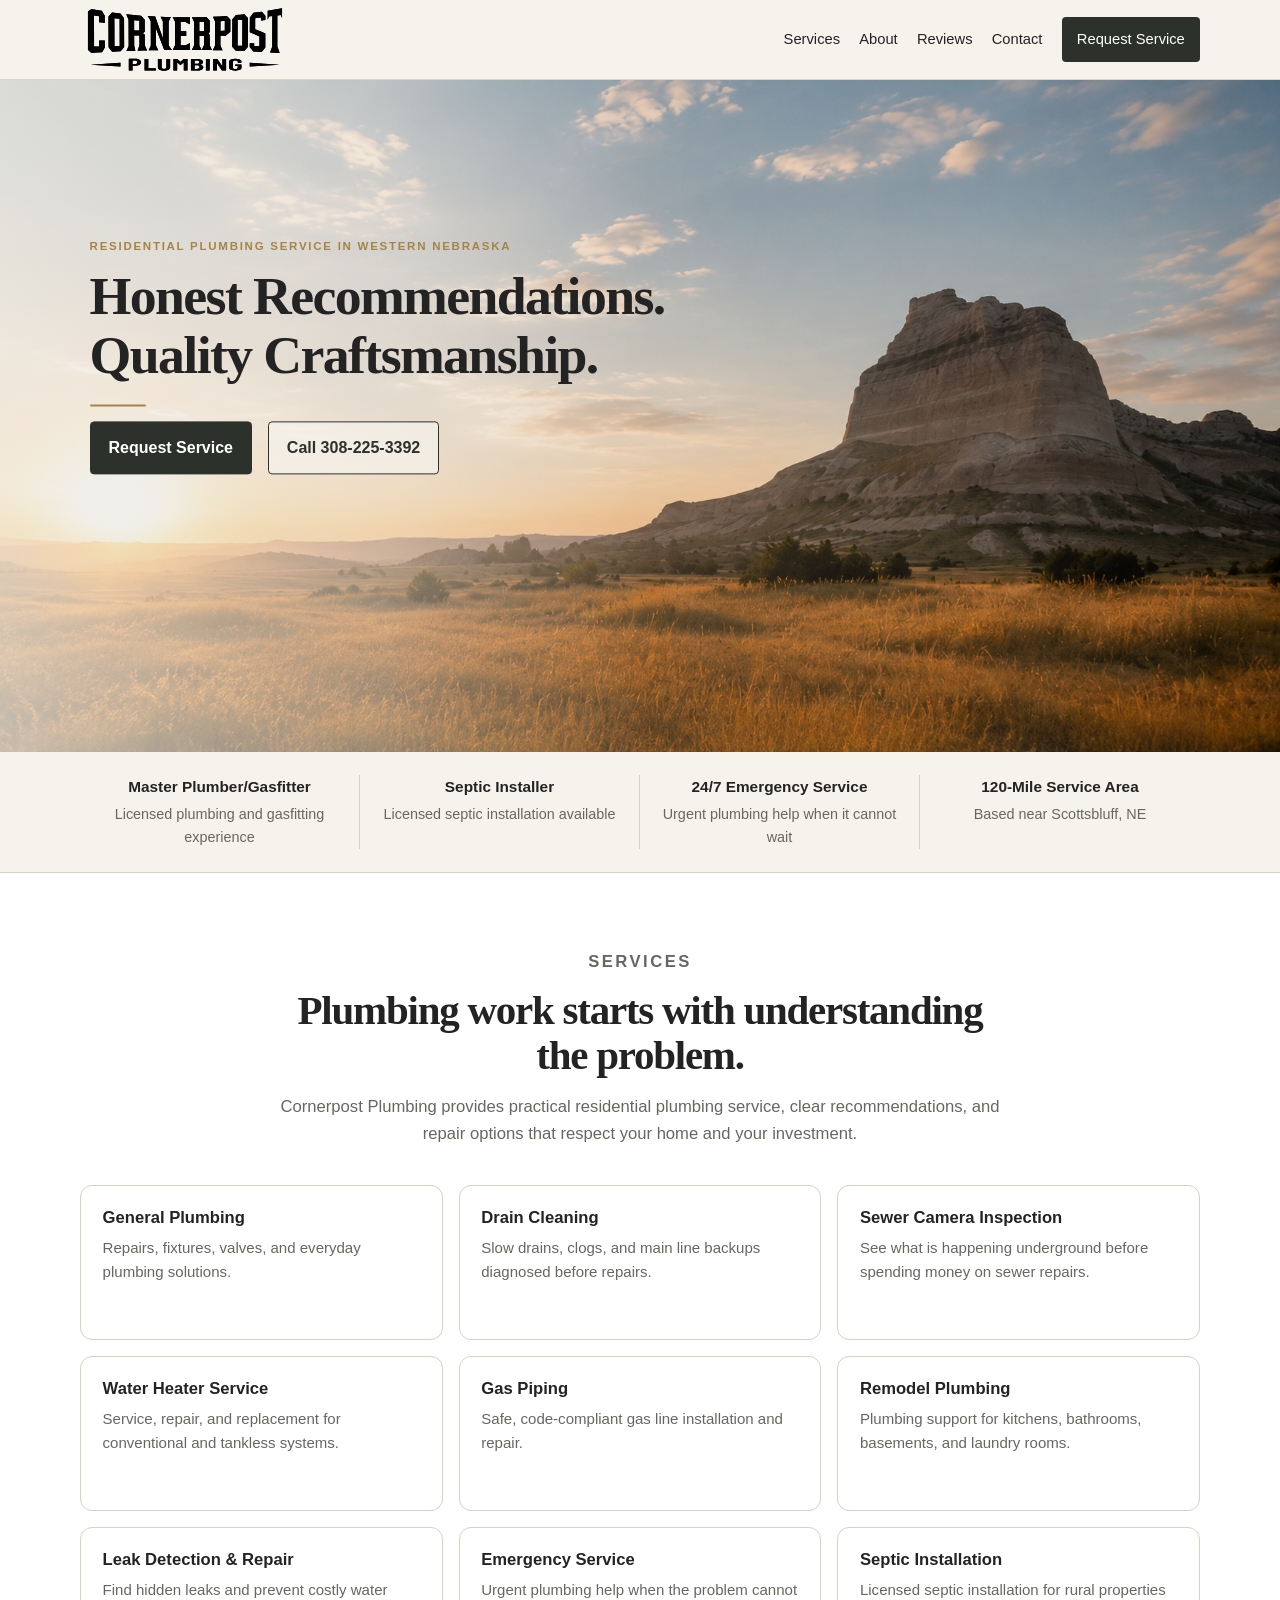
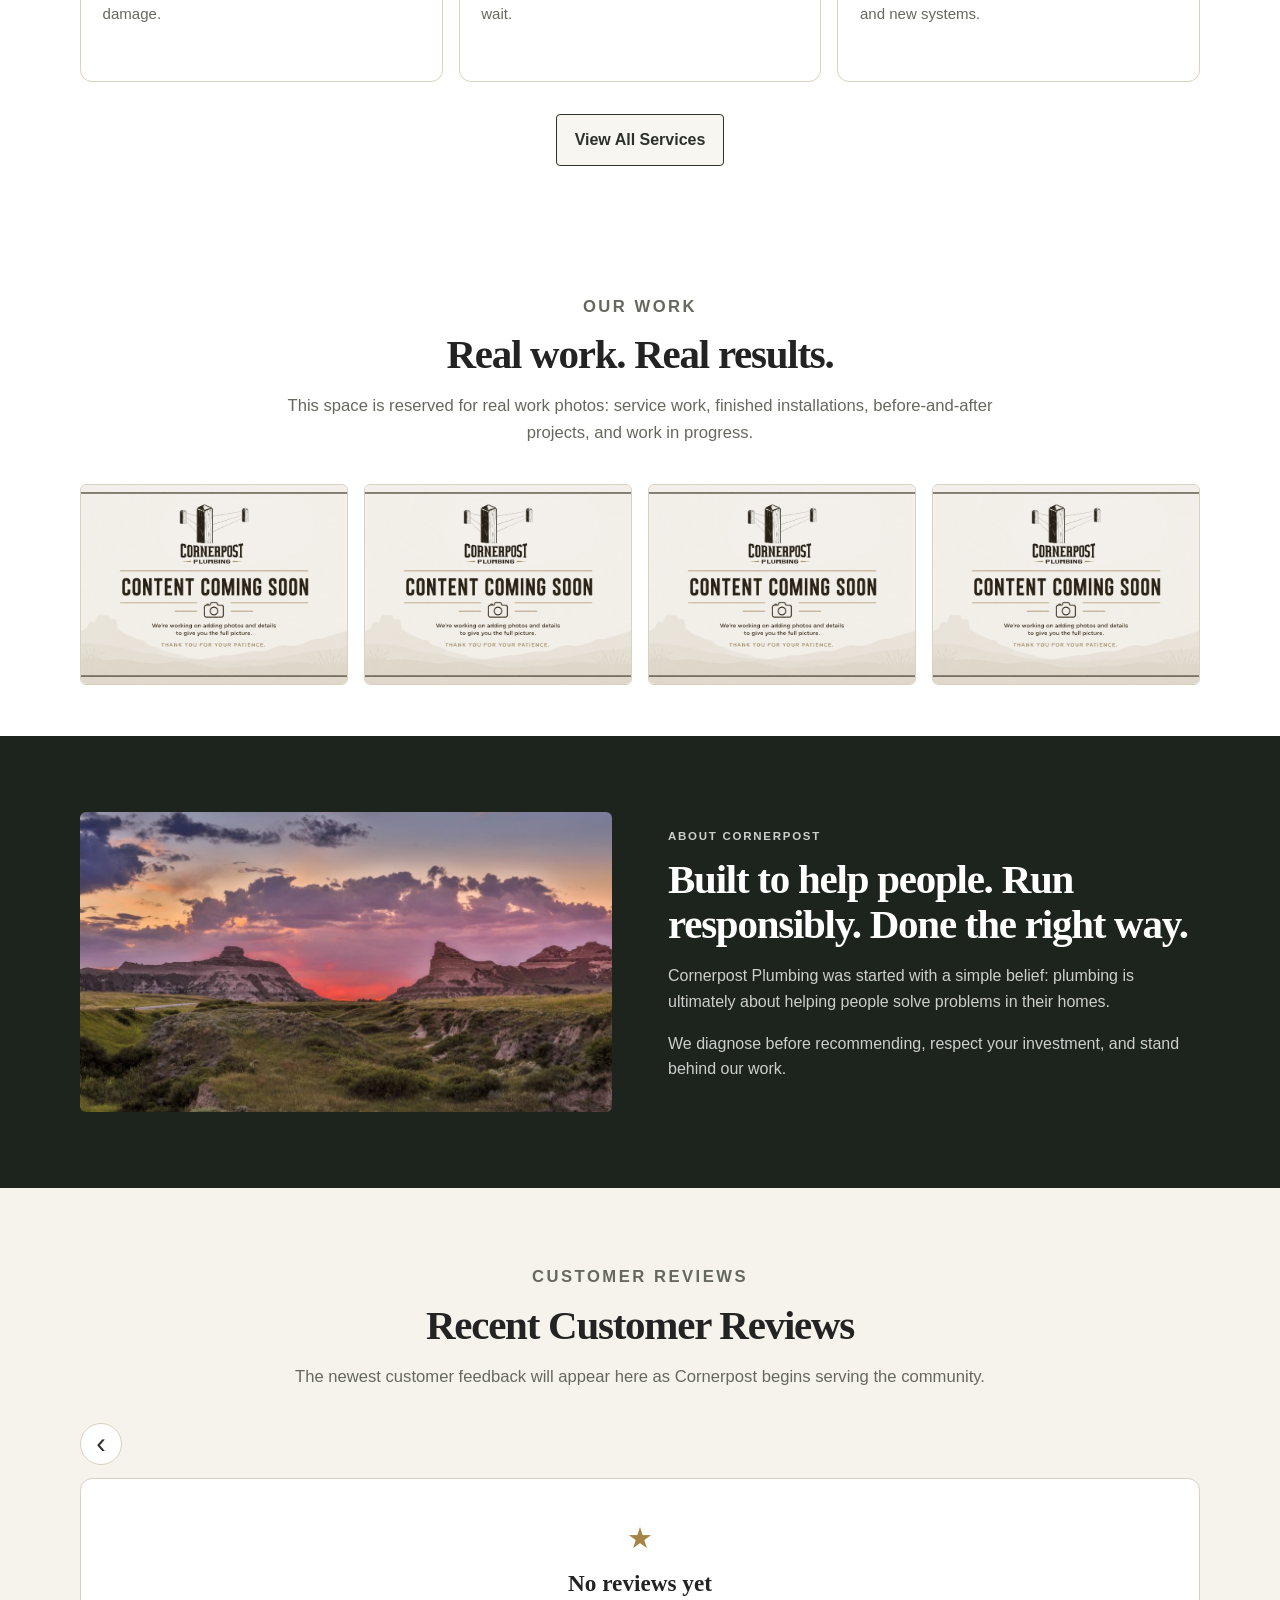
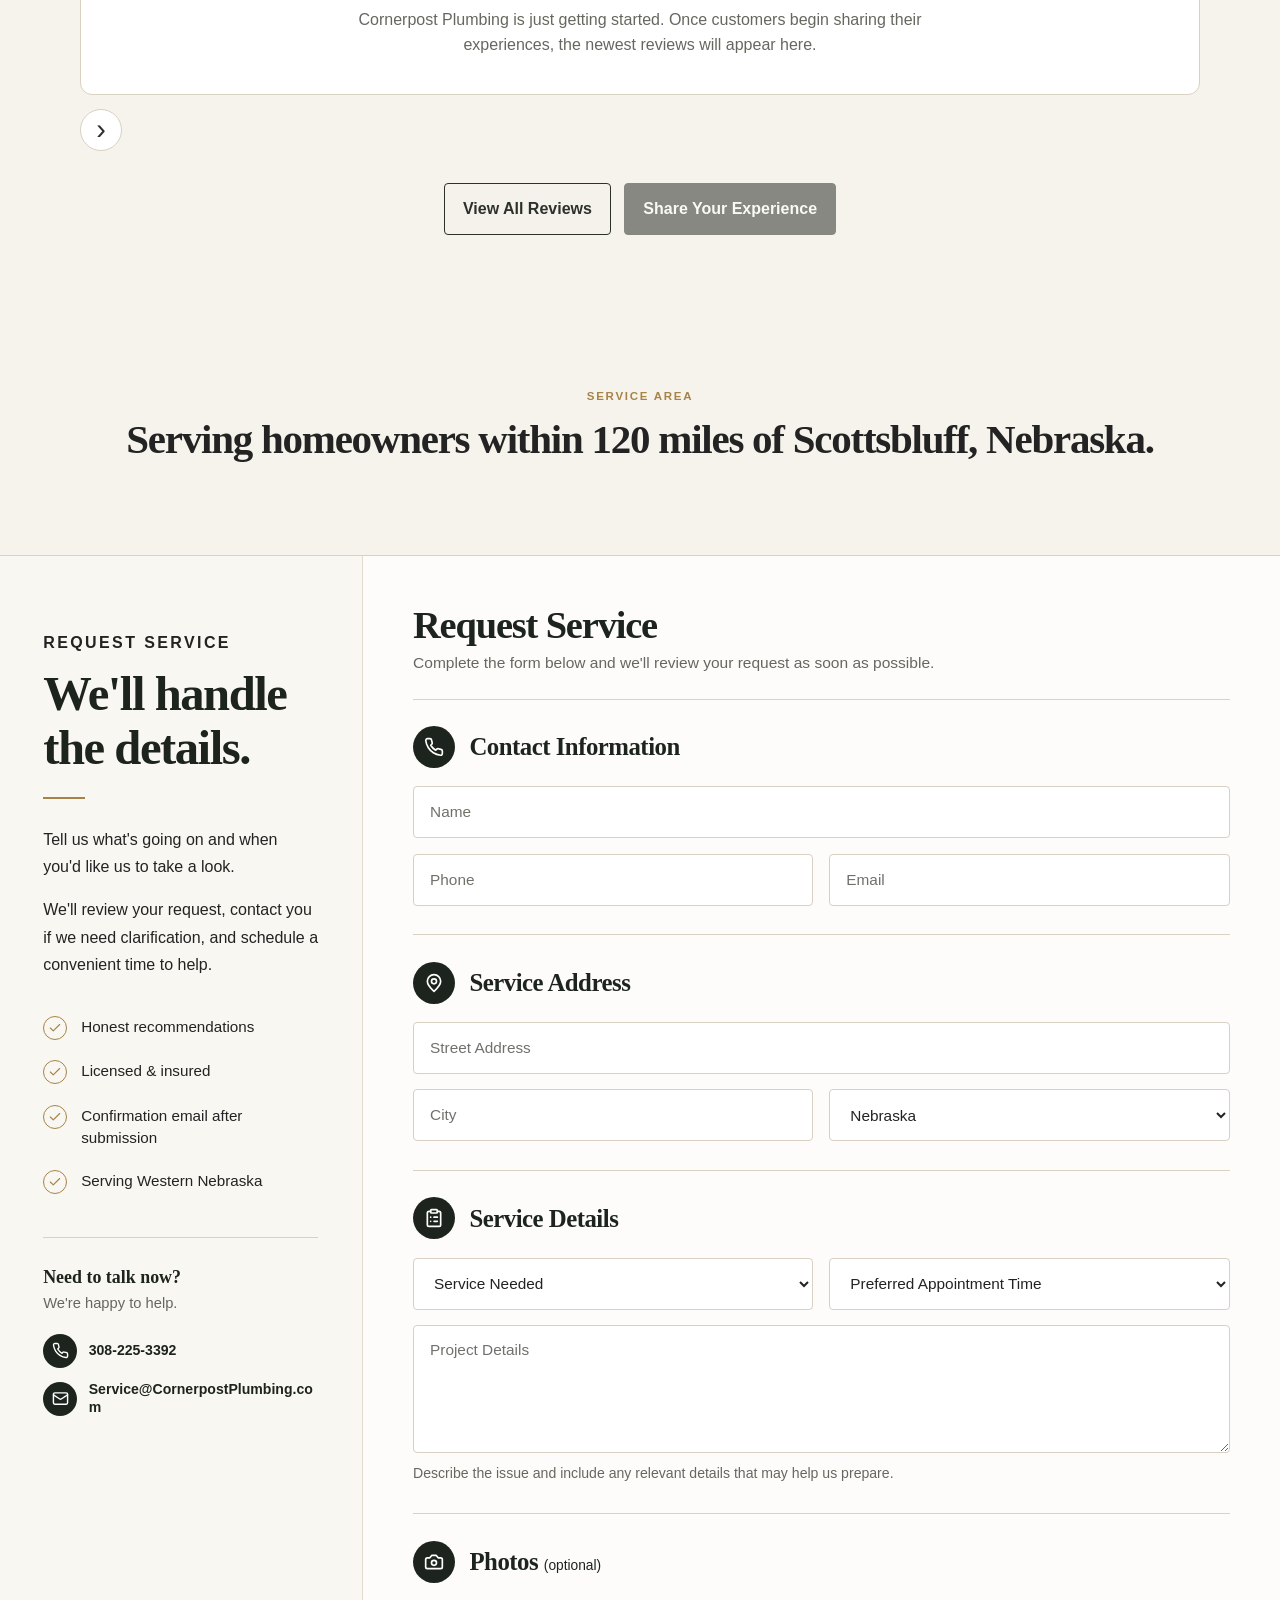
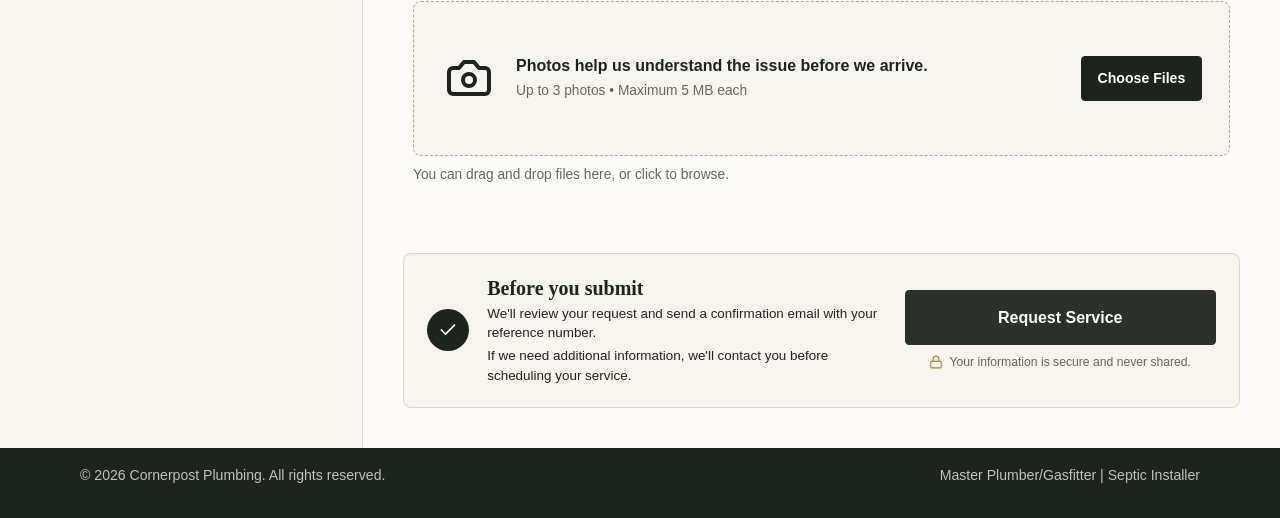
==== index.html @ fcb90427 "Update website" ====
<!DOCTYPE html>
<html lang="en">
<head>
  <meta charset="UTF-8" />
  <meta name="viewport" content="width=device-width, initial-scale=1.0" />

  <link rel="icon" href="/favicon/favicon.ico" sizes="any" />
  <link rel="icon" type="image/svg+xml" href="/favicon/favicon.svg" />
  <link rel="icon" type="image/png" sizes="32x32" href="/favicon/favicon-32x32.png" />
  <link rel="icon" type="image/png" sizes="16x16" href="/favicon/favicon-16x16.png" />
  <link rel="apple-touch-icon" href="/favicon/apple-touch-icon.png" />
  <link rel="manifest" href="/site.webmanifest" />
  <meta name="theme-color" content="#23201b" />

  <title>Residential Plumbing Service</title>

  <meta
    name="description"
    content="Residential plumbing repair, drain cleaning, sewer camera inspections, water heater service, gas piping, remodel plumbing, leak detection, emergency plumbing, and septic installation."
  />

  <link rel="stylesheet" href="css/style.css" />
  <script src="js/config.js" defer></script>
  <script src="js/services.js" defer></script>
  <script src="js/reviews.js" defer></script>
  <script src="js/navigation.js" defer></script>
  <script src="js/main.js" defer></script>
</head>

<body data-page="home">
  <header id="site-header" class="site-header"></header>

  <main id="top">
    <section class="hero">
      <img
        src="" data-hero-image
        alt="Western Nebraska prairie at golden hour"
        class="hero-image"
      />

      <div class="hero-overlay"></div>

      <div class="hero-content">
        <p class="eyebrow">Residential plumbing service in <span data-service-region></span></p>

        <h1>
          <span data-business-slogan-line-one></span><br />
          <span data-business-slogan-line-two></span>
        </h1>

        <div class="button-row">
          <a href="contact.html#request-service" class="button button-primary">Request Service</a>
          <a href="#" data-phone-link class="button button-secondary"><span data-phone-cta></span></a>
        </div>
      </div>
    </section>

    <section class="proof-strip" aria-label="Licenses and service details">
      <div class="container proof-grid">
        <div>
          <strong data-credential-primary></strong>
          <span data-credential-primary-description></span>
        </div>

        <div>
          <strong data-credential-secondary></strong>
          <span data-credential-secondary-description></span>
        </div>

        <div>
          <strong data-emergency-title></strong>
          <span data-emergency-description></span>
        </div>

        <div>
          <strong><span data-service-radius></span>-Mile Service Area</strong>
          <span>Based near <span data-service-city></span>, <span data-service-state></span></span>
        </div>
      </div>
    </section>

    <section id="services" class="section section-light">
      <div class="container">
        <div class="section-header">
          <p class="eyebrow">Services</p>
          <h2>Plumbing work starts with understanding the problem.</h2>
          <p>
            <span data-business-name></span> provides practical residential plumbing service, clear recommendations,
            and repair options that respect your home and your investment.
          </p>
        </div>

        <div class="service-grid" data-services-home></div>

        <div class="section-action">
          <a href="services.html" class="button button-secondary">View All Services</a>
        </div>
      </div>
    </section>

    <section id="work" class="work-strip">
      <div class="section-header">
        <p class="eyebrow">Our Work</p>
        <h2>Real work. Real results.</h2>
        <p>
          This space is reserved for real work photos: service work, finished
          installations, before-and-after projects, and work in progress.
        </p>
      </div>

      <div class="work-grid">
        <img src="images/placeholders/comingsoon.jpg" alt="Service truck" />
        <img src="images/placeholders/comingsoon.jpg" alt="Sewer line plumbing work in progress" />
        <img src="images/placeholders/comingsoon.jpg" alt="Clean water heater and plumbing mechanical room" />
        <img src="images/placeholders/comingsoon.jpg" alt="Finished remodel plumbing installation" />
      </div>
    </section>

    <section id="owner" class="section section-dark">
      <div class="container owner-layout">
        <div>
          <img
            src="images/hero/sunset-through-monument.jpg"
            alt="Sunset through Mitchell Pass. NPS Photo/Poffenberger"
            class="owner-image"
          />
        </div>

        <div>
          <p class="eyebrow">About Cornerpost</p>
          <h2>Built to help people. Run responsibly. Done the right way.</h2>

          <p>
            <span data-business-name></span> was started with a simple belief: plumbing is ultimately about
            helping people solve problems in their homes.
          </p>

          <p>
            We diagnose before recommending, respect your investment, and stand behind our work.
          </p>
        </div>
      </div>
    </section>


    <section id="reviews" class="section reviews-home-section">
      <div class="container">
        <div class="section-header reviews-section-header">
          <p class="eyebrow">Customer Reviews</p>
          <h2 data-reviews-home-heading>Recent Customer Reviews</h2>
          <p data-reviews-home-intro></p>
        </div>

        <div class="reviews-carousel" data-reviews-carousel>
          <button class="reviews-carousel-button reviews-carousel-previous" type="button" aria-label="Show previous review" data-reviews-previous>
            <span aria-hidden="true">&#8249;</span>
          </button>

          <div class="reviews-carousel-viewport" data-reviews-viewport>
            <div class="reviews-carousel-track" data-reviews-home></div>
          </div>

          <button class="reviews-carousel-button reviews-carousel-next" type="button" aria-label="Show next review" data-reviews-next>
            <span aria-hidden="true">&#8250;</span>
          </button>
        </div>

        <div class="reviews-actions">
          <a href="reviews.html" class="button button-secondary">View All Reviews</a>
          <a href="#" class="button button-primary" data-leave-review-link>Share Your Experience</a>
        </div>
      </div>
    </section>

    <section id="service-area" class="section service-area">
      <div class="container">
        <p class="eyebrow">Service Area</p>
        <h2><span data-service-area-summary></span></h2>
      </div>
    </section>

    <section id="contact" class="section contact-section request-service-section">
      <div class="container contact-layout request-service-layout">
        <aside class="request-service-intro" aria-labelledby="request-service-intro-title">
          <p class="eyebrow">Request Service</p>
          <h2 id="request-service-intro-title">We'll handle the details.</h2>
          <span class="request-service-accent" aria-hidden="true"></span>

          <p>Tell us what's going on and when you'd like us to take a look.</p>
          <p>We'll review your request, contact you if we need clarification, and schedule a convenient time to help.</p>

          <ul class="request-service-assurances" aria-label="Cornerpost service commitments">
            <li>
              <span class="assurance-icon" aria-hidden="true">
                <svg viewBox="0 0 24 24" fill="none" stroke="currentColor" stroke-width="2" stroke-linecap="round" stroke-linejoin="round"><path d="M20 6 9 17l-5-5"/></svg>
              </span>
              <span>Honest recommendations</span>
            </li>
            <li>
              <span class="assurance-icon" aria-hidden="true">
                <svg viewBox="0 0 24 24" fill="none" stroke="currentColor" stroke-width="2" stroke-linecap="round" stroke-linejoin="round"><path d="M20 6 9 17l-5-5"/></svg>
              </span>
              <span>Licensed &amp; insured</span>
            </li>
            <li>
              <span class="assurance-icon" aria-hidden="true">
                <svg viewBox="0 0 24 24" fill="none" stroke="currentColor" stroke-width="2" stroke-linecap="round" stroke-linejoin="round"><path d="M20 6 9 17l-5-5"/></svg>
              </span>
              <span>Confirmation email after submission</span>
            </li>
            <li>
              <span class="assurance-icon" aria-hidden="true">
                <svg viewBox="0 0 24 24" fill="none" stroke="currentColor" stroke-width="2" stroke-linecap="round" stroke-linejoin="round"><path d="M20 6 9 17l-5-5"/></svg>
              </span>
              <span>Serving Western Nebraska</span>
            </li>
          </ul>

          <div class="request-service-contact">
            <h3>Need to talk now?</h3>
            <p>We're happy to help.</p>

            <a href="#" data-phone-link class="request-service-contact-link">
              <span class="contact-link-icon" aria-hidden="true">
                <svg viewBox="0 0 24 24" fill="none" stroke="currentColor" stroke-width="2" stroke-linecap="round" stroke-linejoin="round"><path d="M22 16.92v3a2 2 0 0 1-2.18 2 19.79 19.79 0 0 1-8.63-3.07 19.5 19.5 0 0 1-6-6A19.79 19.79 0 0 1 2.12 4.18 2 2 0 0 1 4.11 2h3a2 2 0 0 1 2 1.72c.13.96.36 1.9.7 2.8a2 2 0 0 1-.45 2.11L8.09 9.91a16 16 0 0 0 6 6l1.27-1.27a2 2 0 0 1 2.11-.45c.9.34 1.84.57 2.8.7A2 2 0 0 1 22 16.92z"/></svg>
              </span>
              <span data-phone-display></span>
            </a>

            <a href="#" data-email-link class="request-service-contact-link">
              <span class="contact-link-icon" aria-hidden="true">
                <svg viewBox="0 0 24 24" fill="none" stroke="currentColor" stroke-width="2" stroke-linecap="round" stroke-linejoin="round"><rect width="20" height="16" x="2" y="4" rx="2"/><path d="m22 7-8.97 5.7a1.94 1.94 0 0 1-2.06 0L2 7"/></svg>
              </span>
              <span data-email-display></span>
            </a>
          </div>
        </aside>

        <div class="request-service-panel">
          <div class="request-service-panel-header">
            <h2>Request Service</h2>
            <p>Complete the form below and we'll review your request as soon as possible.</p>
          </div>

          <form
            action="#"
            method="post"
            class="service-form"
            id="request-service-form"
          >
            <input
              type="text"
              name="companyWebsite"
              class="website-field"
              tabindex="-1"
              autocomplete="off"
              aria-hidden="true"
            />

            <section class="request-form-section" aria-labelledby="contact-information-heading">
              <div class="request-form-section-heading">
                <span class="request-form-icon" aria-hidden="true">
                  <svg viewBox="0 0 24 24" fill="none" stroke="currentColor" stroke-width="2" stroke-linecap="round" stroke-linejoin="round"><path d="M22 16.92v3a2 2 0 0 1-2.18 2 19.79 19.79 0 0 1-8.63-3.07 19.5 19.5 0 0 1-6-6A19.79 19.79 0 0 1 2.12 4.18 2 2 0 0 1 4.11 2h3a2 2 0 0 1 2 1.72c.13.96.36 1.9.7 2.8a2 2 0 0 1-.45 2.11L8.09 9.91a16 16 0 0 0 6 6l1.27-1.27a2 2 0 0 1 2.11-.45c.9.34 1.84.57 2.8.7A2 2 0 0 1 22 16.92z"/></svg>
                </span>
                <h3 id="contact-information-heading">Contact Information</h3>
              </div>

              <div class="request-form-grid">
                <input class="form-field-wide" type="text" name="name" placeholder="Name" autocomplete="name" required />
                <input type="tel" name="phone" placeholder="Phone" autocomplete="tel" required />
                <input type="email" name="email" placeholder="Email" autocomplete="email" />
              </div>
            </section>

            <section class="request-form-section" aria-labelledby="service-address-heading">
              <div class="request-form-section-heading">
                <span class="request-form-icon" aria-hidden="true">
                  <svg viewBox="0 0 24 24" fill="none" stroke="currentColor" stroke-width="2" stroke-linecap="round" stroke-linejoin="round"><path d="M20 10c0 5-8 12-8 12S4 15 4 10a8 8 0 1 1 16 0Z"/><circle cx="12" cy="10" r="3"/></svg>
                </span>
                <h3 id="service-address-heading">Service Address</h3>
              </div>

              <div class="request-form-grid">
                <input
                  class="form-field-wide"
                  type="text"
                  name="streetAddress"
                  placeholder="Street Address"
                  autocomplete="street-address"
                  required
                />

                <input
                  type="text"
                  name="city"
                  placeholder="City"
                  autocomplete="address-level2"
                  required
                />

                <select name="state" autocomplete="address-level1" required>
                  <option value="NE" selected>Nebraska</option>
                  <option value="WY">Wyoming</option>
                  <option value="CO">Colorado</option>
                  <option value="SD">South Dakota</option>
                  <option value="Other">Other</option>
                </select>
              </div>
            </section>

            <section class="request-form-section" aria-labelledby="service-details-heading">
              <div class="request-form-section-heading">
                <span class="request-form-icon" aria-hidden="true">
                  <svg viewBox="0 0 24 24" fill="none" stroke="currentColor" stroke-width="2" stroke-linecap="round" stroke-linejoin="round"><rect width="8" height="4" x="8" y="2" rx="1" ry="1"/><path d="M16 4h2a2 2 0 0 1 2 2v14a2 2 0 0 1-2 2H6a2 2 0 0 1-2-2V6a2 2 0 0 1 2-2h2"/><path d="M12 11h4M12 16h4M8 11h.01M8 16h.01"/></svg>
                </span>
                <h3 id="service-details-heading">Service Details</h3>
              </div>

              <div class="request-form-grid">
                <select name="service" required data-services-select>
                  <option value="">Service Needed</option>
                  <option value="Other">Other</option>
                </select>

                <select name="preferredTime">
                  <option value="">Preferred Appointment Time</option>
                  <option value="Morning (8-12)">Morning (8-12)</option>
                  <option value="Afternoon (12-5)">Afternoon (12-5)</option>
                  <option value="Evening (5-7)">Evening (5-7)</option>
                  <option value="First Available">First Available</option>
                </select>

                <textarea class="form-field-wide" name="message" rows="5" placeholder="Project Details" required></textarea>
              </div>
              <p class="request-form-help">Describe the issue and include any relevant details that may help us prepare.</p>
            </section>

            <section class="request-form-section request-form-photos" aria-labelledby="photos-heading">
              <div class="request-form-section-heading">
                <span class="request-form-icon" aria-hidden="true">
                  <svg viewBox="0 0 24 24" fill="none" stroke="currentColor" stroke-width="2" stroke-linecap="round" stroke-linejoin="round"><path d="M14.5 4h-5L7 7H4a2 2 0 0 0-2 2v9a2 2 0 0 0 2 2h16a2 2 0 0 0 2-2V9a2 2 0 0 0-2-2h-3l-2.5-3Z"/><circle cx="12" cy="13" r="3"/></svg>
                </span>
                <h3 id="photos-heading">Photos <small>(optional)</small></h3>
              </div>

              <label class="file-upload">
                <span class="file-upload-icon" aria-hidden="true">
                  <svg viewBox="0 0 24 24" fill="none" stroke="currentColor" stroke-width="2" stroke-linecap="round" stroke-linejoin="round"><path d="M14.5 4h-5L7 7H4a2 2 0 0 0-2 2v9a2 2 0 0 0 2 2h16a2 2 0 0 0 2-2V9a2 2 0 0 0-2-2h-3l-2.5-3Z"/><circle cx="12" cy="13" r="3"/></svg>
                </span>
                <span class="file-upload-copy">
                  <strong>Photos help us understand the issue before we arrive.</strong>
                  <small>Up to 3 photos &bull; Maximum 5 MB each</small>
                </span>
                <span class="file-upload-button">Choose Files</span>
                <input type="file" name="photoFiles" accept="image/*" multiple />
              </label>
              <p class="file-help" id="file-help">You can drag and drop files here, or click to browse.</p>
              <ul class="file-list" id="file-list" aria-live="polite"></ul>
            </section>

            <div class="form-status" id="form-status" aria-live="polite"></div>

            <div class="request-form-submit">
              <span class="request-form-submit-icon" aria-hidden="true">
                <svg viewBox="0 0 24 24" fill="none" stroke="currentColor" stroke-width="2" stroke-linecap="round" stroke-linejoin="round"><path d="M20 6 9 17l-5-5"/></svg>
              </span>
              <div class="request-form-submit-copy">
                <h3>Before you submit</h3>
                <p>We'll review your request and send a confirmation email with your reference number.</p>
                <p>If we need additional information, we'll contact you before scheduling your service.</p>
              </div>
              <div class="request-form-submit-action">
                <button type="submit" class="button button-primary">Request Service</button>
                <span class="request-form-security">
                  <svg viewBox="0 0 24 24" fill="none" stroke="currentColor" stroke-width="2" stroke-linecap="round" stroke-linejoin="round" aria-hidden="true"><rect width="18" height="11" x="3" y="11" rx="2"/><path d="M7 11V7a5 5 0 0 1 10 0v4"/></svg>
                  Your information is secure and never shared.
                </span>
              </div>
            </div>
          </form>
        </div>
      </div>
    </section>
  </main>

  <footer id="site-footer" class="site-footer"></footer>
</body>
</html>
---- css/style.css ----
:root {
  --color-ivory: #f6f3ec;
  --color-paper: #ffffff;
  --color-charcoal: #232323;
  --color-muted: #66685f;
  --color-border: #d9d1c1;
  --color-post: #2c312b;
  --color-post-dark: #1d241d;
  --color-sage: #66725c;
  --color-brass: #a68447;

  --font-heading: Georgia, "Times New Roman", Times, serif;
  --font-body: "Segoe UI", Roboto, Helvetica, Arial, sans-serif;

  --container: 1120px;
  --radius: 12px;
}

*,
*::before,
*::after {
  box-sizing: border-box;
}

html {
  scroll-behavior: smooth;
}

body {
  margin: 0;
  font-family: var(--font-body);
  color: var(--color-charcoal);
  background: var(--color-ivory);
  line-height: 1.6;
}

img {
  max-width: 100%;
  display: block;
}

a {
  color: inherit;
}

.container {
  width: min(100% - 2.5rem, var(--container));
  margin-inline: auto;
}

h1,
h2 {
  font-family: var(--font-heading);
  font-weight: 600;
  line-height: 1.1;
  letter-spacing: -0.03em;
}

h1 {
  max-width: 980px;
  margin: 0 0 2.05rem;
  font-size: clamp(2.4rem, 4.2vw, 4.2rem);
  white-space: nowrap;
}

h2 {
  margin: 0 0 1rem;
  font-size: clamp(1.85rem, 3.2vw, 2.7rem);
}

h3,
p {
  margin-top: 0;
}

h3 {
  margin-bottom: 0.55rem;
  font-size: 1.04rem;
  line-height: 1.2;
}

p {
  margin-bottom: 1rem;
}

.eyebrow {
  margin-bottom: 0.75rem;
  color: var(--color-brass);
  font-size: 0.72rem;
  font-weight: 800;
  letter-spacing: 0.15em;
  text-transform: uppercase;
}

/* Header */

.site-header {
  position: sticky;
  top: 0;
  z-index: 20;
  background: rgba(246, 243, 236, 0.96);
  border-bottom: 1px solid var(--color-border);
}

.header-inner {
  min-height: 74px;
  display: flex;
  align-items: center;
  justify-content: space-between;
}

.brand-logo {
  width: 210px;
  height: auto;
}

.site-nav {
  display: flex;
  align-items: center;
  gap: 1.2rem;
  font-size: 0.92rem;
}

.site-nav a {
  color: var(--color-charcoal);
  text-decoration: none;
}

.nav-link {
  position: relative;
  display: inline-flex;
  align-items: center;
  min-height: 74px;
}

.nav-link::after {
  content: "";
  position: absolute;
  left: 0;
  bottom: 21px;
  width: 100%;
  height: 2px;
  background: var(--color-brass);
  transform: scaleX(0);
  transform-origin: left;
  transition: transform 160ms ease;
}

.nav-link:hover::after,
.nav-link:focus::after,
.has-dropdown:hover > .nav-link::after,
.has-dropdown:focus-within > .nav-link::after {
  transform: scaleX(1);
}

.nav-button {
  padding: 0.68rem 0.95rem;
  color: var(--color-paper) !important;
  background: var(--color-post);
  border-radius: 4px;
}

.nav-button:hover,
.nav-button:focus {
  background: var(--color-post-dark);
}

/* Dropdown */

.nav-item {
  position: relative;
}

.dropdown-menu {
  position: absolute;
  top: calc(100% - 6px);
  left: -1rem;
  z-index: 30;
  min-width: 255px;
  padding: 0.65rem;
  background: var(--color-paper);
  border: 1px solid var(--color-border);
  border-radius: 6px;
  box-shadow: 0 18px 40px rgba(35, 35, 35, 0.12);
  opacity: 0;
  visibility: hidden;
  transform: translateY(8px);
  transition: opacity 160ms ease, transform 160ms ease, visibility 160ms ease;
}

.has-dropdown:hover .dropdown-menu,
.has-dropdown:focus-within .dropdown-menu {
  opacity: 1;
  visibility: visible;
  transform: translateY(0);
}

.dropdown-menu a {
  display: block;
  padding: 0.68rem 0.75rem;
  color: var(--color-charcoal);
  border-radius: 4px;
  font-size: 0.93rem;
  line-height: 1.2;
  text-decoration: none;
}

.dropdown-menu a:hover,
.dropdown-menu a:focus {
  background: var(--color-ivory);
  color: var(--color-post);
}

/* Hero */

.hero {
  position: relative;
  min-height: clamp(430px, 40vw, 650px);
  overflow: hidden;
  background: var(--color-post-dark);
}

.hero::after {
  content: "";
  position: absolute;
  inset: 0;
  z-index: 1;
  background: rgba(0, 0, 0, 0.08);
  pointer-events: none;
}

.hero-image {
  width: 100%;
  height: auto;
  min-height: clamp(430px, 40vw, 650px);
  object-fit: cover;
}

.hero-overlay {
  position: absolute;
  inset: 0;
  z-index: 2;
  background: linear-gradient(
    90deg,
    rgba(246, 243, 236, 0.72) 0%,
    rgba(246, 243, 236, 0.46) 30%,
    rgba(246, 243, 236, 0.10) 51%,
    rgba(246, 243, 236, 0) 100%
  );
  pointer-events: none;
}

.hero-content {
  position: absolute;
  z-index: 3;
  left: 7%;
  top: 41%;
  width: 540px;
  max-width: calc(100% - 4rem);
  transform: translateY(-50%);
}

.hero-content h1 {
  max-width: 540px;
}

.button-row {
  display: flex;
  gap: 1rem;
  flex-wrap: wrap;
  margin-top: 2.25rem;
  position: relative;
}

.button-row::before {
  content: "";
  position: absolute;
  top: -1.1rem;
  left: 0;
  width: 56px;
  height: 2px;
  background: var(--color-brass);
  border-radius: 1px;
}

.button {
  min-height: 47px;
  display: inline-flex;
  align-items: center;
  justify-content: center;
  padding: 0.78rem 1.12rem;
  border: 1px solid var(--color-post);
  border-radius: 4px;
  font-weight: 800;
  text-decoration: none;
  cursor: pointer;
}

.button-primary {
  color: var(--color-paper);
  background: var(--color-post);
}

.button-primary:hover,
.button-primary:focus {
  background: var(--color-post-dark);
}

.button-secondary {
  color: var(--color-post);
  background: rgba(246, 243, 236, 0.72);
}

.button-secondary:hover,
.button-secondary:focus {
  background: var(--color-paper);
}

/* Proof */

.proof-strip {
  padding: 1.45rem 0;
  background: var(--color-ivory);
  border-bottom: 1px solid var(--color-border);
}

.proof-grid {
  display: grid;
  grid-template-columns: repeat(4, 1fr);
  text-align: center;
}

.proof-grid div {
  padding: 0 1.2rem;
  border-right: 1px solid var(--color-border);
}

.proof-grid div:last-child {
  border-right: 0;
}

.proof-grid strong,
.proof-grid > div > span {
  display: block;
}

.proof-grid strong {
  margin-bottom: 0.2rem;
  font-size: 0.96rem;
}

.proof-grid > div > span {
  color: var(--color-muted);
  font-size: 0.9rem;
}

/* Sections */

.section {
  padding: 4.75rem 0;
}

.section-light {
  background: var(--color-paper);
}

.section-dark {
  color: var(--color-paper);
  background: var(--color-post-dark);
}

.section-header {
  max-width: 740px;
  margin: 0 auto 2.35rem;
  text-align: center;
}

.section-header p {
  color: var(--color-muted);
  font-size: 1.04rem;
}

/* Services */

.service-grid {
  display: grid;
  grid-template-columns: repeat(3, 1fr);
  gap: 1rem;
}

.service-link-card {
  min-height: 155px;
  display: flex;
  flex-direction: column;
  padding: 1.35rem;
  color: var(--color-charcoal);
  background: var(--color-paper);
  border: 1px solid var(--color-border);
  border-radius: var(--radius);
  text-decoration: none;
  position: relative;
  transition: background 160ms ease, transform 160ms ease, box-shadow 160ms ease, border-color 160ms ease;
}

.service-link-card::before {
  content: "";
  position: absolute;
  top: -1px;
  left: -1px;
  right: -1px;
  height: 3px;
  background: var(--color-brass);
  border-radius: var(--radius) var(--radius) 0 0;
  opacity: 0;
  transition: opacity 160ms ease;
}

.service-link-card:hover,
.service-link-card:focus {
  background: var(--color-ivory);
  border-color: var(--color-brass);
  box-shadow: 0 12px 26px rgba(35, 35, 35, 0.08);
  transform: translateY(-2px);
}

.service-link-card:hover::before,
.service-link-card:focus::before {
  opacity: 1;
}

.service-link-card:hover h3,
.service-link-card:focus h3 {
  color: var(--color-post);
}

.service-link-card p {
  color: var(--color-muted);
  font-size: 0.94rem;
  margin-bottom: 0;
}

/* Work */

.work-strip {
  background: var(--color-paper);
  padding: 3.2rem 0;
}

.work-grid {
  width: min(100% - 2rem, var(--container));
  margin: 2.2rem auto 0;
  display: grid;
  grid-template-columns: repeat(4, 1fr);
  gap: 1rem;
}

.work-grid img {
  display: block;
  width: 100%;
  aspect-ratio: 4 / 3;
  height: auto;
  object-fit: cover;
  background: var(--color-ivory);
  border: 1px solid var(--color-border);
  border-radius: 6px;
}

/* Owner */

.owner-layout {
  display: grid;
  grid-template-columns: 1fr 1fr;
  gap: 3.5rem;
  align-items: center;
}

.owner-image {
  width: 100%;
  height: 300px;
  object-fit: cover;
  border-radius: 6px;
}

.section-dark p {
  color: rgba(255, 255, 255, 0.78);
}

/* Service Area */

.service-area {
  text-align: center;
}

/* Contact */

.contact-section {
  background: var(--color-ivory);
}

.contact-layout {
  display: grid;
  grid-template-columns: 0.85fr 1.15fr;
  gap: 3.5rem;
}

.contact-layout p {
  color: var(--color-muted);
}

.contact-methods {
  margin-top: 1.5rem;
}

.contact-methods strong {
  display: block;
}

.contact-methods a {
  display: inline-block;
  width: fit-content;
  color: var(--color-post);
  font-weight: 800;
  text-decoration-thickness: 2px;
  text-underline-offset: 0.15em;
  transition: opacity 0.2s ease;
}

.contact-methods a:hover {
  opacity: 0.75;
}

.service-form {
  display: grid;
  grid-template-columns: 1fr 1fr;
  gap: 1rem;
}

.service-form textarea,
.service-form button,
.form-status,
.file-upload,
.file-help,
.file-list {
  grid-column: 1 / -1;
}

input,
select,
textarea {
  width: 100%;
  padding: 0.85rem 0.95rem;
  color: var(--color-charcoal);
  background: var(--color-paper);
  border: 1px solid var(--color-border);
  border-radius: 4px;
}

input:focus,
select:focus,
textarea:focus {
  outline: 3px solid rgba(166, 132, 71, 0.22);
  border-color: var(--color-brass);
}

textarea {
  resize: vertical;
}

.website-field {
  display: none;
}

.file-upload {
  display: grid;
  gap: 0.55rem;
  padding: 1rem;
  color: var(--color-post);
  font-weight: 800;
  background: rgba(255, 255, 255, 0.55);
  border: 1px dashed var(--color-border);
  border-radius: 4px;
  cursor: pointer;
}

.file-upload small {
  color: var(--color-muted);
  font-weight: 600;
}

.file-upload input {
  padding: 0;
  border: 0;
  background: transparent;
  cursor: pointer;
}

.file-help {
  margin: -0.55rem 0 0;
  color: var(--color-muted);
  font-size: 0.9rem;
}

.file-list {
  display: grid;
  gap: 0.35rem;
  margin: -0.45rem 0 0;
  padding-left: 1.2rem;
  color: var(--color-muted);
  font-size: 0.9rem;
}

.form-status {
  min-height: 1.5rem;
  margin: 0.25rem 0;
  font-weight: 600;
}

.form-status-card {
  display: grid;
  gap: 0.55rem;
  padding: 1.15rem;
  background: var(--color-paper);
  border: 1px solid var(--color-border);
  border-left: 5px solid var(--color-brass);
  border-radius: 4px;
  animation: formStatusIn 0.32s ease-out both;
}

.form-status-card h3 {
  margin: 0;
  font-family: var(--font-body);
  font-size: 1.25rem;
}

.form-status-card p {
  margin: 0;
  color: var(--color-muted);
}

.form-status-card strong {
  color: var(--color-post);
}

.form-status-error {
  color: #b03030;
}

.form-status-neutral {
  color: var(--color-muted);
}

button:disabled {
  cursor: not-allowed;
  opacity: 0.72;
}

@keyframes formStatusIn {
  from {
    opacity: 0;
    transform: translateY(8px);
  }

  to {
    opacity: 1;
    transform: translateY(0);
  }
}

/* Footer */

.site-footer {
  padding: 1rem 0;
  color: rgba(255, 255, 255, 0.72);
  background: var(--color-post-dark);
  font-size: 0.88rem;
}

.footer-inner {
  display: flex;
  justify-content: space-between;
  gap: 1rem;
}

/* Responsive */

@media (max-width: 960px) {
  .site-nav {
    display: none;
  }

  h1 {
    white-space: normal;
  }

  .proof-grid,
  .service-grid,
  .work-grid,
  .owner-layout,
  .contact-layout {
    grid-template-columns: 1fr 1fr;
  }

  .contact-layout {
    gap: 2rem;
  }
}

@media (max-width: 640px) {
  .container {
    width: min(100% - 2rem, var(--container));
  }

  .hero-content {
    left: 1rem;
    top: 46%;
    width: calc(100% - 2rem);
  }

  .hero-overlay {
    background: rgba(246, 243, 236, 0.78);
  }

  h1 {
    font-size: clamp(2.2rem, 10.5vw, 3.2rem);
  }

  h2 {
    font-size: clamp(1.75rem, 8.5vw, 2.35rem);
  }

  .proof-grid,
  .service-grid,
  .work-grid,
  .owner-layout,
  .contact-layout,
  .service-form {
    grid-template-columns: 1fr;
  }

  .proof-grid div {
    border-right: 0;
    border-bottom: 1px solid var(--color-border);
    padding: 1rem 0;
  }

  .proof-grid div:last-child {
    border-bottom: 0;
  }

  .button {
    width: 100%;
  }

  .footer-inner {
    flex-direction: column;
  }
}

/* Mobile navigation and hero refinements */
.menu-toggle {
  display: none;
}

.menu-toggle-bars {
  position: relative;
  width: 18px;
  height: 2px;
  display: inline-block;
  margin-right: 0.55rem;
  background: currentColor;
  border-radius: 2px;
}

.menu-toggle-bars::before,
.menu-toggle-bars::after {
  content: "";
  position: absolute;
  left: 0;
  width: 18px;
  height: 2px;
  background: currentColor;
  border-radius: 2px;
}

.menu-toggle-bars::before {
  top: -6px;
}

.menu-toggle-bars::after {
  top: 6px;
}

@media (max-width: 960px) {
  .site-header {
    z-index: 100;
  }

  .header-inner {
    min-height: 72px;
    justify-content: space-between;
    gap: 1rem;
  }

  .brand-logo {
    width: 178px;
    max-width: 64vw;
  }

  .menu-toggle {
    min-height: 42px;
    display: inline-flex;
    align-items: center;
    justify-content: center;
    padding: 0.55rem 0.8rem;
    color: var(--color-post);
    background: transparent;
    border: 1px solid var(--color-post);
    border-radius: 4px;
    font-family: var(--font-body);
    font-size: 0.88rem;
    font-weight: 800;
    line-height: 1;
    cursor: pointer;
  }

  .menu-toggle:hover,
  .menu-toggle:focus {
    background: var(--color-paper);
  }

  .site-nav {
    position: absolute;
    top: 72px;
    left: 0;
    right: 0;
    z-index: 90;
    display: none;
    padding: 0.75rem 1rem 1rem;
    background: var(--color-ivory);
    border-bottom: 1px solid var(--color-border);
    box-shadow: 0 18px 34px rgba(35, 35, 35, 0.12);
  }

  .site-nav.is-open {
    display: grid;
    gap: 0.3rem;
  }

  .nav-item {
    width: 100%;
  }

  .nav-link,
  .nav-button {
    min-height: auto;
    display: block;
    width: 100%;
    padding: 0.72rem 0;
  }

  .nav-button {
    margin-top: 0.35rem;
    padding: 0.78rem 0.9rem;
    text-align: center;
  }

  .nav-link::after {
    display: none;
  }

  .dropdown-menu {
    position: static;
    min-width: 0;
    padding: 0.25rem 0 0.45rem 0.85rem;
    background: transparent;
    border: 0;
    border-left: 2px solid var(--color-border);
    border-radius: 0;
    box-shadow: none;
    opacity: 1;
    visibility: visible;
    transform: none;
  }

  .dropdown-menu a {
    padding: 0.45rem 0;
    color: var(--color-muted);
    font-size: 0.9rem;
  }

  .proof-grid,
  .service-grid,
  .work-grid,
  .owner-layout,
  .contact-layout {
    grid-template-columns: 1fr 1fr;
  }
}

@media (max-width: 640px) {
  .container {
    width: min(100% - 2rem, var(--container));
  }

  .header-inner {
    min-height: 70px;
  }

  .brand-logo {
    width: 162px;
    max-width: 58vw;
  }

  .menu-toggle {
    padding: 0.5rem 0.68rem;
    font-size: 0.82rem;
  }

  .site-nav {
    top: 70px;
  }

  .hero {
    min-height: 640px;
  }

  .hero-image {
    width: 100%;
    height: 640px;
    min-height: 640px;
    object-fit: cover;
    object-position: 76% center;
  }

  .hero-overlay {
    background: linear-gradient(
      180deg,
      rgba(246, 243, 236, 0.94) 0%,
      rgba(246, 243, 236, 0.84) 34%,
      rgba(246, 243, 236, 0.66) 100%
    );
  }

  .hero-content {
    left: 1.25rem;
    right: 1.25rem;
    top: auto;
    bottom: 1.85rem;
    width: auto;
    max-width: none;
    transform: none;
  }

  .hero-content .eyebrow {
    margin-bottom: 0.65rem;
    font-size: 0.6rem;
    line-height: 1.35;
    letter-spacing: 0.105em;
  }

  .hero-content h1 {
    max-width: 100%;
    margin-bottom: 1.65rem;
    font-size: clamp(2rem, 10vw, 2.85rem);
    line-height: 1.02;
    white-space: normal;
  }

  .button-row {
    gap: 0.75rem;
    margin-top: 2rem;
  }

  .proof-grid,
  .service-grid,
  .work-grid,
  .owner-layout,
  .contact-layout,
  .service-form {
    grid-template-columns: 1fr;
  }

  .proof-grid div {
    padding: 1rem 0;
    border-right: 0;
    border-bottom: 1px solid var(--color-border);
  }

  .proof-grid div:last-child {
    border-bottom: 0;
  }

  .button {
    width: 100%;
  }

  .footer-inner {
    flex-direction: column;
  }
}

/* Service page */
.section-action {
  display: flex;
  justify-content: center;
  margin-top: 2rem;
}

.page-hero {
  padding: 5.5rem 0;
  color: var(--color-paper);
  background: linear-gradient(135deg, var(--color-post-dark), var(--color-post));
}

.page-hero-inner {
  max-width: 850px;
}

.page-hero h1 {
  max-width: 900px;
  white-space: normal;
}

.page-hero p:not(.eyebrow) {
  max-width: 720px;
  color: rgba(255, 255, 255, 0.78);
  font-size: 1.08rem;
}

.page-hero .button-secondary {
  color: var(--color-paper);
  background: transparent;
  border-color: rgba(255, 255, 255, 0.64);
}

.page-hero .button-secondary:hover,
.page-hero .button-secondary:focus {
  color: var(--color-post);
  background: var(--color-paper);
}

.section-paper {
  background: var(--color-paper);
}

.services-overview {
  padding-bottom: 2rem;
}

.service-detail {
  scroll-margin-top: 92px;
}

.service-detail-layout {
  display: grid;
  grid-template-columns: 0.92fr 1.08fr;
  gap: 3rem;
  align-items: center;
}

.service-detail-layout-reverse .service-detail-image-wrap {
  order: 2;
}

.service-detail-layout-reverse .service-detail-content {
  order: 1;
}

.service-detail-image-wrap {
  overflow: hidden;
  border-radius: var(--radius);
  border: 1px solid var(--color-border);
  background: var(--color-ivory);
  box-shadow: 0 18px 44px rgba(35, 35, 35, 0.09);
}

.service-detail-image {
  width: 100%;
  height: 390px;
  object-fit: cover;
}

.service-detail-content p {
  color: var(--color-muted);
}

.service-list {
  display: grid;
  gap: 0.55rem;
  margin: 1.25rem 0 1.65rem;
  padding-left: 1.2rem;
  color: var(--color-charcoal);
}

.service-list li::marker {
  color: var(--color-brass);
}

.service-page-cta {
  color: var(--color-paper);
  background: var(--color-post-dark);
  text-align: center;
}

.service-page-cta-inner {
  max-width: 760px;
}

.service-page-cta p:not(.eyebrow) {
  color: rgba(255, 255, 255, 0.78);
}

.service-page-cta .button-row {
  justify-content: center;
}

.service-page-cta .button-secondary {
  color: var(--color-paper);
  background: transparent;
  border-color: rgba(255, 255, 255, 0.64);
}

.service-page-cta .button-secondary:hover,
.service-page-cta .button-secondary:focus {
  color: var(--color-post);
  background: var(--color-paper);
}

@media (max-width: 960px) {
  .service-detail-layout,
  .service-detail-layout-reverse {
    grid-template-columns: 1fr;
  }

  .service-detail-layout-reverse .service-detail-image-wrap,
  .service-detail-layout-reverse .service-detail-content {
    order: initial;
  }

  .service-detail-image {
    height: 320px;
  }
}

@media (max-width: 640px) {
  .page-hero {
    padding: 4rem 0;
  }

  .service-detail {
    scroll-margin-top: 78px;
  }

  .service-detail-layout {
    gap: 1.6rem;
  }

  .service-detail-image {
    height: 230px;
  }
}

/* Generated navigation state */
.nav-link.is-active::after {
  transform: scaleX(1);
}


/* Contact page */
.contact-page-hero {
  background:
    linear-gradient(90deg, rgba(35, 35, 35, 0.88), rgba(35, 35, 35, 0.56)),
    var(--color-post-dark);
}

.contact-info-section {
  padding-top: 3.6rem;
}

.contact-card-grid {
  display: grid;
  grid-template-columns: repeat(4, 1fr);
  gap: 1rem;
}

.contact-info-card {
  min-height: 210px;
  padding: 1.35rem;
  background: var(--color-paper);
  border: 1px solid var(--color-border);
  border-radius: var(--radius);
  box-shadow: 0 12px 28px rgba(35, 35, 35, 0.06);
}

.contact-info-card.urgent-card {
  grid-column: span 2;
  color: var(--color-paper);
  background: var(--color-post-dark);
  border-color: var(--color-post-dark);
}

.contact-info-card h2,
.contact-info-card h3 {
  margin-bottom: 0.75rem;
}

.contact-info-card p {
  color: var(--color-muted);
}

.contact-info-card.urgent-card p:not(.eyebrow),
.contact-info-card.urgent-card .contact-card-link a {
  color: rgba(255, 255, 255, 0.84);
}

.contact-card-link {
  margin-top: 1rem;
  margin-bottom: 0;
  font-weight: 800;
}

.contact-card-link a {
  color: var(--color-post);
  text-decoration-thickness: 2px;
  text-underline-offset: 0.15em;
}

.muted-small {
  font-size: 0.9rem;
}

.process-section .section-header p:not(.eyebrow) {
  color: rgba(255, 255, 255, 0.78);
}

.process-grid {
  display: grid;
  grid-template-columns: repeat(3, 1fr);
  gap: 1rem;
}

.process-grid article {
  padding: 1.45rem;
  background: rgba(255, 255, 255, 0.06);
  border: 1px solid rgba(255, 255, 255, 0.14);
  border-radius: var(--radius);
}

.process-grid span {
  width: 34px;
  height: 34px;
  display: inline-flex;
  align-items: center;
  justify-content: center;
  margin-bottom: 1rem;
  color: var(--color-post-dark);
  background: var(--color-brass);
  border-radius: 50%;
  font-weight: 900;
}

.process-grid h3 {
  color: var(--color-paper);
}

.process-grid p {
  color: rgba(255, 255, 255, 0.78);
  margin-bottom: 0;
}

@media (max-width: 960px) {
  .contact-card-grid {
    grid-template-columns: repeat(2, 1fr);
  }

  .process-grid {
    grid-template-columns: 1fr;
  }
}

@media (max-width: 640px) {
  .contact-card-grid {
    grid-template-columns: 1fr;
  }

  .contact-info-card.urgent-card {
    grid-column: auto;
  }
}

/* About page */
.about-page-hero {
  background: linear-gradient(135deg, var(--color-post-dark), var(--color-post));
  color: var(--color-paper);
}

.about-page-hero .eyebrow {
  color: var(--color-brass);
}

.about-hero-inner {
  max-width: 920px;
}

.about-hero-lead {
  max-width: 680px;
  color: rgba(255, 255, 255, 0.82) !important;
  font-size: clamp(1.08rem, 1.9vw, 1.32rem) !important;
}

.about-narrow {
  max-width: 820px;
}

.lead-text {
  color: var(--color-charcoal);
  font-family: var(--font-heading);
  font-size: clamp(1.35rem, 2.4vw, 1.95rem);
  line-height: 1.28;
  letter-spacing: -0.02em;
}

.about-intro-section p,
.about-copy p,
.about-closing-copy p {
  font-size: 1.04rem;
}

.about-split,
.about-name-layout,
.about-responsibility-layout {
  display: grid;
  grid-template-columns: 0.8fr 1.2fr;
  gap: 3.5rem;
  align-items: start;
}

.about-copy p:last-child {
  margin-bottom: 0;
}

.about-card-grid {
  display: grid;
  grid-template-columns: repeat(3, 1fr);
  gap: 1rem;
}

.about-card {
  padding: 1.45rem;
  color: var(--color-paper);
  background: rgba(255, 255, 255, 0.06);
  border: 1px solid rgba(255, 255, 255, 0.12);
  border-radius: var(--radius);
}

.about-card h3 {
  color: var(--color-paper);
  font-family: var(--font-heading);
  font-size: 1.25rem;
}

.about-card p {
  color: rgba(255, 255, 255, 0.78);
}

.about-card p:last-child {
  margin-bottom: 0;
}

.about-quote-section {
  background: var(--color-ivory);
}

.about-quote-wrap {
  max-width: 920px;
}

.about-quote {
  margin: 0;
  color: var(--color-post-dark);
  font-family: var(--font-heading);
  font-size: clamp(1.7rem, 3.4vw, 3rem);
  line-height: 1.15;
  letter-spacing: -0.035em;
  text-align: center;
}

.about-logo-panel,
.about-photo-placeholder {
  min-height: 430px;
  display: flex;
  align-items: center;
  justify-content: center;
  padding: 1rem;
  background: var(--color-ivory);
  border: 1px solid var(--color-border);
  border-radius: var(--radius);
}

.about-logo-mark {
  width: 100%;
  height: auto;
}

.expect-list {
  display: grid;
  grid-template-columns: 1fr 1fr;
  gap: 1rem;
}

.expect-list article {
  padding: 1.2rem;
  background: var(--color-paper);
  border: 1px solid var(--color-border);
  border-radius: var(--radius);
}

.expect-list h3 {
  color: var(--color-post);
}

.expect-list p {
  margin-bottom: 0;
  color: var(--color-muted);
  font-size: 0.96rem;
}

.about-photo-placeholder {
  color: rgba(255, 255, 255, 0.6);
  background: rgba(255, 255, 255, 0.06);
  border-color: rgba(255, 255, 255, 0.14);
}

.about-photo-placeholder span {
  padding: 0.5rem 0.85rem;
  border: 1px dashed rgba(255, 255, 255, 0.24);
  border-radius: 999px;
  font-size: 0.86rem;
  letter-spacing: 0.08em;
  text-transform: uppercase;
}

.about-closing-section {
  background: var(--color-paper);
  text-align: center;
}

.about-closing-copy h2 {
  max-width: 760px;
  margin-inline: auto;
}

.closing-line {
  margin-top: 1.6rem;
  color: var(--color-post-dark);
  font-family: var(--font-heading);
  font-size: clamp(1.45rem, 2.6vw, 2.35rem) !important;
  line-height: 1.18;
}

@media (max-width: 960px) {
  .about-split,
  .about-name-layout,
  .about-responsibility-layout,
  .about-card-grid {
    grid-template-columns: 1fr;
  }

  .about-split,
  .about-name-layout,
  .about-responsibility-layout {
    gap: 2rem;
  }

  .about-logo-panel,
  .about-photo-placeholder {
    min-height: 260px;
  }
}

@media (max-width: 640px) {
  .about-card-grid,
  .expect-list {
    grid-template-columns: 1fr;
  }

  .about-quote {
    text-align: left;
  }
}


/* Reviews */
.reviews-home-section {
  background: var(--color-ivory);
}

.reviews-section-header {
  margin-bottom: 2rem;
}

.reviews-carousel {
  position: relative;
  display: grid;
  grid-template-columns: 42px minmax(0, 1fr) 42px;
  gap: 0.85rem;
  align-items: center;
}

.reviews-carousel.is-empty {
  grid-template-columns: 1fr;
}

.reviews-carousel-viewport {
  min-width: 0;
  overflow-x: auto;
  scroll-behavior: smooth;
  scroll-snap-type: x mandatory;
  scrollbar-width: none;
}

.reviews-carousel-viewport::-webkit-scrollbar {
  display: none;
}

.reviews-carousel-track {
  display: flex;
  gap: 1rem;
}

@media (min-width: 961px) {
  .reviews-carousel {
    grid-template-columns: 1fr;
  }

  .reviews-carousel-button {
    display: none;
  }

  .reviews-carousel-viewport {
    overflow: visible;
  }

  .reviews-carousel-track .review-card:nth-child(n + 4) {
    display: none;
  }
}

.reviews-carousel-track.is-empty {
  display: block;
}

.review-card {
  flex: 0 0 calc((100% - 2rem) / 3);
  min-height: 265px;
  display: flex;
  flex-direction: column;
  padding: 1.45rem;
  background: var(--color-paper);
  border: 1px solid var(--color-border);
  border-radius: var(--radius);
  scroll-snap-align: start;
  box-shadow: 0 12px 28px rgba(35, 35, 35, 0.06);
}

.review-card-topline {
  display: flex;
  align-items: center;
  justify-content: space-between;
  gap: 1rem;
  margin-bottom: 1rem;
}

.review-stars {
  margin: 0;
  color: var(--color-brass);
  font-size: 1.05rem;
  letter-spacing: 0.08em;
}

.review-card time {
  color: var(--color-muted);
  font-size: 0.82rem;
}

.review-card blockquote {
  margin: 0 0 1.35rem;
  color: var(--color-charcoal);
  font-family: var(--font-heading);
  font-size: 1.08rem;
  line-height: 1.45;
}

.review-card footer {
  display: grid;
  gap: 0.1rem;
  margin-top: auto;
}

.review-card footer strong {
  color: var(--color-post);
}

.review-card footer span {
  color: var(--color-muted);
  font-size: 0.86rem;
}

.reviews-carousel-button {
  width: 42px;
  height: 42px;
  display: inline-flex;
  align-items: center;
  justify-content: center;
  color: var(--color-post);
  background: var(--color-paper);
  border: 1px solid var(--color-border);
  border-radius: 50%;
  font-size: 1.8rem;
  line-height: 1;
  cursor: pointer;
}

.reviews-carousel-button:hover,
.reviews-carousel-button:focus {
  border-color: var(--color-brass);
}

.reviews-actions {
  display: flex;
  justify-content: center;
  gap: 0.85rem;
  flex-wrap: wrap;
  margin-top: 2rem;
}

.button.is-disabled,
.button[aria-disabled="true"] {
  cursor: not-allowed;
  opacity: 0.55;
}

.reviews-empty-state {
  max-width: 760px;
  margin: 0 auto;
  padding: 2.25rem;
  text-align: center;
  background: var(--color-paper);
  border: 1px solid var(--color-border);
  border-radius: var(--radius);
}

.reviews-empty-state-home {
  max-width: none;
}

.reviews-empty-mark {
  margin-bottom: 0.55rem;
  color: var(--color-brass);
  font-size: 1.8rem;
}

.reviews-empty-state h3 {
  font-family: var(--font-heading);
  font-size: 1.45rem;
}

.reviews-empty-state p {
  max-width: 620px;
  margin: 0 auto;
  color: var(--color-muted);
}

.reviews-page-hero {
  background: linear-gradient(135deg, var(--color-post-dark), var(--color-post));
}

.reviews-page-section {
  background: var(--color-paper);
}

.reviews-page-summary {
  display: grid;
  grid-template-columns: 0.85fr 1.15fr;
  gap: 3rem;
  align-items: end;
  margin-bottom: 2.5rem;
}

.reviews-page-summary > p {
  color: var(--color-muted);
  font-size: 1.04rem;
}

.reviews-page-list {
  display: grid;
  gap: 1rem;
}

.review-card-full {
  width: 100%;
  min-height: 0;
}

.reviews-feedback-layout {
  display: grid;
  grid-template-columns: 0.9fr 1.1fr;
  gap: 3.5rem;
  align-items: center;
}

.reviews-feedback-layout p {
  color: rgba(255, 255, 255, 0.78);
}

.reviews-feedback-layout .button-secondary {
  color: var(--color-paper);
  background: transparent;
  border-color: rgba(255, 255, 255, 0.64);
}

.reviews-feedback-layout .button-secondary:hover,
.reviews-feedback-layout .button-secondary:focus {
  color: var(--color-post);
  background: var(--color-paper);
}

@media (max-width: 960px) {
  .review-card {
    flex-basis: calc((100% - 1rem) / 2);
  }

  .reviews-page-summary,
  .reviews-feedback-layout {
    grid-template-columns: 1fr;
    gap: 1.5rem;
  }
}

@media (max-width: 640px) {
  .reviews-carousel {
    grid-template-columns: 1fr;
  }

  .reviews-carousel-button {
    display: none;
  }

  .review-card {
    flex-basis: 100%;
  }

  .reviews-actions .button {
    width: 100%;
  }

  .reviews-empty-state {
    padding: 1.5rem;
  }
}

/* Service request form structure */
.form-section-heading,
.form-checkbox,
.billing-address-fields {
  grid-column: 1 / -1;
}

.form-section-heading {
  margin: 0.35rem 0 -0.25rem;
  color: var(--color-post);
  font-weight: 800;
}

.form-checkbox {
  display: flex;
  gap: 0.7rem;
  align-items: flex-start;
  padding: 0.9rem 1rem;
  color: var(--color-charcoal);
  background: rgba(255, 255, 255, 0.55);
  border: 1px solid var(--color-border);
  border-radius: 4px;
}

.form-checkbox input {
  width: auto;
  margin-top: 0.2rem;
}

.billing-address-fields {
  display: grid;
  grid-template-columns: 1fr 1fr;
  gap: 1rem;
}

.billing-address-fields[hidden] {
  display: none;
}

@media (max-width: 640px) {
  .billing-address-fields {
    grid-template-columns: 1fr;
  }
}

/* Request service visual update */
.request-service-section {
  padding: 0;
  background: var(--color-ivory);
  border-top: 1px solid var(--color-border);
}

.request-service-layout {
  width: min(100%, 1440px);
  display: grid;
  grid-template-columns: minmax(250px, 0.68fr) minmax(0, 1.72fr);
  gap: 0;
  align-items: stretch;
}

.request-service-intro {
  padding: 4.6rem 2.7rem 5rem;
  background: rgba(255, 255, 255, 0.28);
  border-right: 1px solid rgba(217, 209, 193, 0.72);
}

.request-service-intro h2 {
  max-width: 320px;
  margin-bottom: 1.35rem;
  color: var(--color-post-dark);
  font-size: clamp(2.25rem, 3.8vw, 3.5rem);
}

.request-service-intro > p {
  max-width: 330px;
  color: var(--color-charcoal);
  font-size: 1rem;
  line-height: 1.7;
}

.request-service-accent {
  display: block;
  width: 42px;
  height: 2px;
  margin: 0 0 1.7rem;
  background: var(--color-brass);
}

.request-service-assurances {
  display: grid;
  gap: 1.3rem;
  margin: 2.35rem 0 2.7rem;
  padding: 0;
  list-style: none;
}

.request-service-assurances li {
  display: grid;
  grid-template-columns: 26px 1fr;
  gap: 0.75rem;
  align-items: start;
  color: var(--color-charcoal);
  font-size: 0.95rem;
  line-height: 1.45;
}

.assurance-icon {
  width: 24px;
  height: 24px;
  display: inline-flex;
  align-items: center;
  justify-content: center;
  color: var(--color-brass);
  border: 1px solid var(--color-brass);
  border-radius: 50%;
}

.assurance-icon svg {
  width: 14px;
  height: 14px;
}

.request-service-contact {
  padding-top: 1.8rem;
  border-top: 1px solid var(--color-border);
}

.request-service-contact h3 {
  margin-bottom: 0.2rem;
  color: var(--color-post-dark);
  font-family: var(--font-heading);
  font-size: 1.12rem;
}

.request-service-contact > p {
  margin-bottom: 1.15rem;
  color: var(--color-muted);
  font-size: 0.92rem;
}

.request-service-contact-link {
  display: grid;
  grid-template-columns: 34px minmax(0, 1fr);
  gap: 0.72rem;
  align-items: center;
  margin-top: 0.85rem;
  color: var(--color-post-dark);
  font-size: 0.88rem;
  font-weight: 800;
  line-height: 1.25;
  text-decoration: none;
  overflow-wrap: anywhere;
}

.request-service-contact-link:hover,
.request-service-contact-link:focus {
  color: var(--color-brass);
}

.contact-link-icon {
  width: 34px;
  height: 34px;
  display: inline-flex;
  align-items: center;
  justify-content: center;
  color: var(--color-paper);
  background: var(--color-post-dark);
  border-radius: 50%;
}

.contact-link-icon svg {
  width: 17px;
  height: 17px;
}

.request-service-panel {
  min-width: 0;
  padding: 3rem 3.15rem 2.5rem;
  background: rgba(255, 255, 255, 0.78);
}

.request-service-panel-header {
  padding: 0 0 1.4rem;
  border-bottom: 1px solid var(--color-border);
}

.request-service-panel-header h2 {
  margin-bottom: 0.35rem;
  color: var(--color-post-dark);
  font-size: clamp(2rem, 3vw, 2.65rem);
}

.request-service-panel-header p {
  margin-bottom: 0;
  color: var(--color-muted);
  font-size: 0.97rem;
}

.request-service-panel .service-form {
  display: block;
}

.request-form-section {
  padding: 1.65rem 0 1.8rem;
  border-bottom: 1px solid var(--color-border);
}

.request-form-section-heading {
  display: flex;
  align-items: center;
  gap: 0.9rem;
  margin-bottom: 1.15rem;
}

.request-form-section-heading h3 {
  margin: 0;
  color: var(--color-post-dark);
  font-family: var(--font-heading);
  font-size: 1.55rem;
  font-weight: 600;
  letter-spacing: -0.02em;
}

.request-form-section-heading h3 small {
  font-family: var(--font-body);
  font-size: 0.86rem;
  font-weight: 500;
  letter-spacing: 0;
}

.request-form-icon,
.request-form-submit-icon {
  flex: 0 0 auto;
  width: 42px;
  height: 42px;
  display: inline-flex;
  align-items: center;
  justify-content: center;
  color: var(--color-paper);
  background: var(--color-post-dark);
  border-radius: 50%;
}

.request-form-icon svg,
.request-form-submit-icon svg {
  width: 20px;
  height: 20px;
}

.request-form-grid {
  display: grid;
  grid-template-columns: 1fr 1fr;
  gap: 0.95rem 1rem;
}

.form-field-wide {
  grid-column: 1 / -1;
}

.request-service-panel input,
.request-service-panel select,
.request-service-panel textarea {
  min-height: 52px;
  padding: 0.92rem 1rem;
  font-family: var(--font-body);
  font-size: 0.96rem;
  border-color: #d7d0c3;
  border-radius: 4px;
}

.request-service-panel textarea {
  min-height: 128px;
}

.request-service-panel input::placeholder,
.request-service-panel textarea::placeholder {
  color: #70716b;
  opacity: 1;
}

.request-form-help {
  margin: 0.55rem 0 0;
  color: var(--color-muted);
  font-size: 0.88rem;
}

.request-form-photos {
  padding-bottom: 1.25rem;
  border-bottom: 0;
}

.request-form-photos .file-upload {
  position: relative;
  min-height: 155px;
  display: grid;
  grid-template-columns: auto minmax(0, 1fr) auto;
  gap: 1.1rem;
  align-items: center;
  padding: 1.45rem 1.65rem;
  color: var(--color-post-dark);
  background: rgba(246, 243, 236, 0.72);
  border: 1px dashed #b9aa8e;
  border-radius: 8px;
  cursor: pointer;
}

.request-form-photos .file-upload:hover,
.request-form-photos .file-upload:focus-within {
  border-color: var(--color-brass);
  background: rgba(246, 243, 236, 0.98);
}

.file-upload-icon {
  width: 58px;
  height: 58px;
  display: inline-flex;
  align-items: center;
  justify-content: center;
  color: var(--color-post-dark);
}

.file-upload-icon svg {
  width: 48px;
  height: 48px;
}

.file-upload-copy {
  display: grid;
  gap: 0.25rem;
}

.file-upload-copy strong {
  color: var(--color-post-dark);
  font-size: 1rem;
  line-height: 1.35;
}

.file-upload-copy small {
  color: var(--color-muted);
  font-size: 0.86rem;
  font-weight: 500;
}

.file-upload-button {
  display: inline-flex;
  align-items: center;
  justify-content: center;
  min-height: 42px;
  padding: 0.62rem 1rem;
  color: var(--color-paper);
  background: var(--color-post-dark);
  border: 1px solid var(--color-post-dark);
  border-radius: 4px;
  font-size: 0.88rem;
  font-weight: 800;
  white-space: nowrap;
}

.request-form-photos .file-upload input {
  position: absolute;
  width: 1px;
  height: 1px;
  padding: 0;
  overflow: hidden;
  clip: rect(0 0 0 0);
  white-space: nowrap;
  border: 0;
}

.request-form-photos .file-help {
  margin: 0.5rem 0 0;
  color: var(--color-muted);
  font-size: 0.86rem;
}

.request-form-photos .file-list {
  margin: 0.55rem 0 0;
}

.request-service-panel .form-status {
  margin: 0;
}

.request-form-submit {
  display: grid;
  grid-template-columns: auto minmax(0, 1fr) minmax(215px, 0.78fr);
  gap: 1.15rem;
  align-items: center;
  margin: 0.9rem -0.65rem 0;
  padding: 1.35rem 1.45rem;
  background: rgba(246, 243, 236, 0.9);
  border: 1px solid rgba(217, 209, 193, 0.8);
  border-radius: 8px;
}

.request-form-submit-copy h3 {
  margin-bottom: 0.25rem;
  color: var(--color-post-dark);
  font-family: var(--font-heading);
  font-size: 1.25rem;
}

.request-form-submit-copy p {
  margin-bottom: 0.22rem;
  color: var(--color-charcoal);
  font-size: 0.84rem;
  line-height: 1.45;
}

.request-form-submit-copy p:last-child {
  margin-bottom: 0;
}

.request-form-submit-action {
  display: grid;
  gap: 0.55rem;
}

.request-form-submit-action .button {
  width: 100%;
  min-height: 55px;
  font-size: 1rem;
}

.request-form-security {
  display: flex;
  align-items: flex-start;
  justify-content: center;
  gap: 0.38rem;
  color: var(--color-muted);
  font-size: 0.76rem;
  line-height: 1.35;
  text-align: center;
}

.request-form-security svg {
  flex: 0 0 auto;
  width: 14px;
  height: 14px;
  margin-top: 0.05rem;
  color: var(--color-brass);
}

@media (max-width: 1080px) {
  .request-service-layout {
    grid-template-columns: minmax(225px, 0.58fr) minmax(0, 1.42fr);
  }

  .request-service-intro {
    padding-inline: 2rem;
  }

  .request-service-panel {
    padding-inline: 2.2rem;
  }

  .request-form-submit {
    grid-template-columns: auto minmax(0, 1fr);
  }

  .request-form-submit-action {
    grid-column: 1 / -1;
    padding-left: 57px;
  }
}

@media (max-width: 820px) {
  .request-service-layout {
    grid-template-columns: 1fr;
  }

  .request-service-intro {
    padding: 3.5rem 2rem 2.8rem;
    border-right: 0;
    border-bottom: 1px solid var(--color-border);
  }

  .request-service-intro h2,
  .request-service-intro > p {
    max-width: 680px;
  }

  .request-service-assurances {
    grid-template-columns: 1fr 1fr;
  }

  .request-service-contact {
    display: grid;
    grid-template-columns: 1fr 1fr;
    column-gap: 1.25rem;
  }

  .request-service-contact h3,
  .request-service-contact > p {
    grid-column: 1 / -1;
  }

  .request-service-panel {
    padding: 2.7rem 2rem 2.2rem;
  }
}

@media (max-width: 640px) {
  .request-service-intro,
  .request-service-panel {
    padding-inline: 1rem;
  }

  .request-service-intro h2 {
    font-size: 2.45rem;
  }

  .request-service-assurances,
  .request-service-contact,
  .request-form-grid {
    grid-template-columns: 1fr;
  }

  .request-form-section {
    padding-block: 1.45rem;
  }

  .request-form-section-heading {
    gap: 0.75rem;
  }

  .request-form-section-heading h3 {
    font-size: 1.35rem;
  }

  .request-form-icon,
  .request-form-submit-icon {
    width: 38px;
    height: 38px;
  }

  .request-form-photos .file-upload {
    grid-template-columns: 1fr;
    justify-items: center;
    text-align: center;
  }

  .request-form-submit {
    grid-template-columns: 1fr;
    margin-inline: 0;
    text-align: left;
  }

  .request-form-submit-icon {
    justify-self: start;
  }

  .request-form-submit-action {
    grid-column: auto;
    padding-left: 0;
  }
}
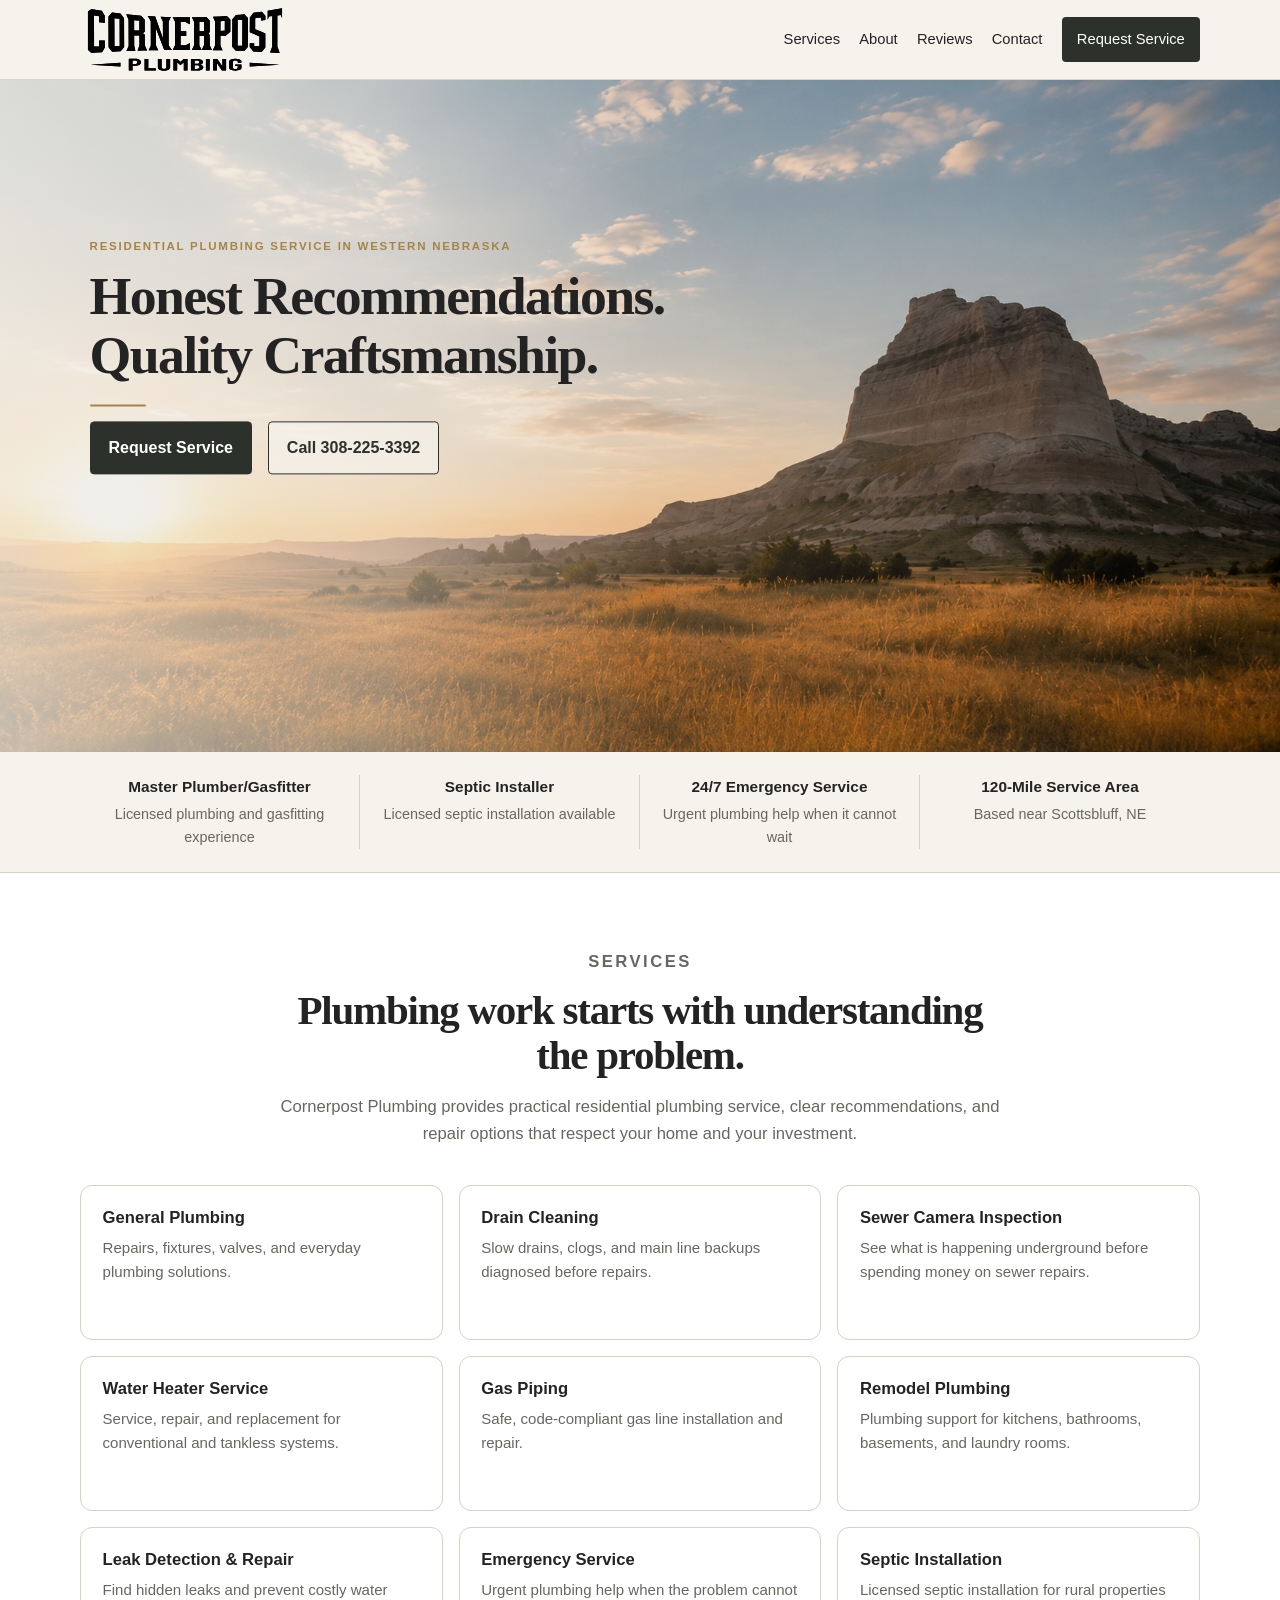
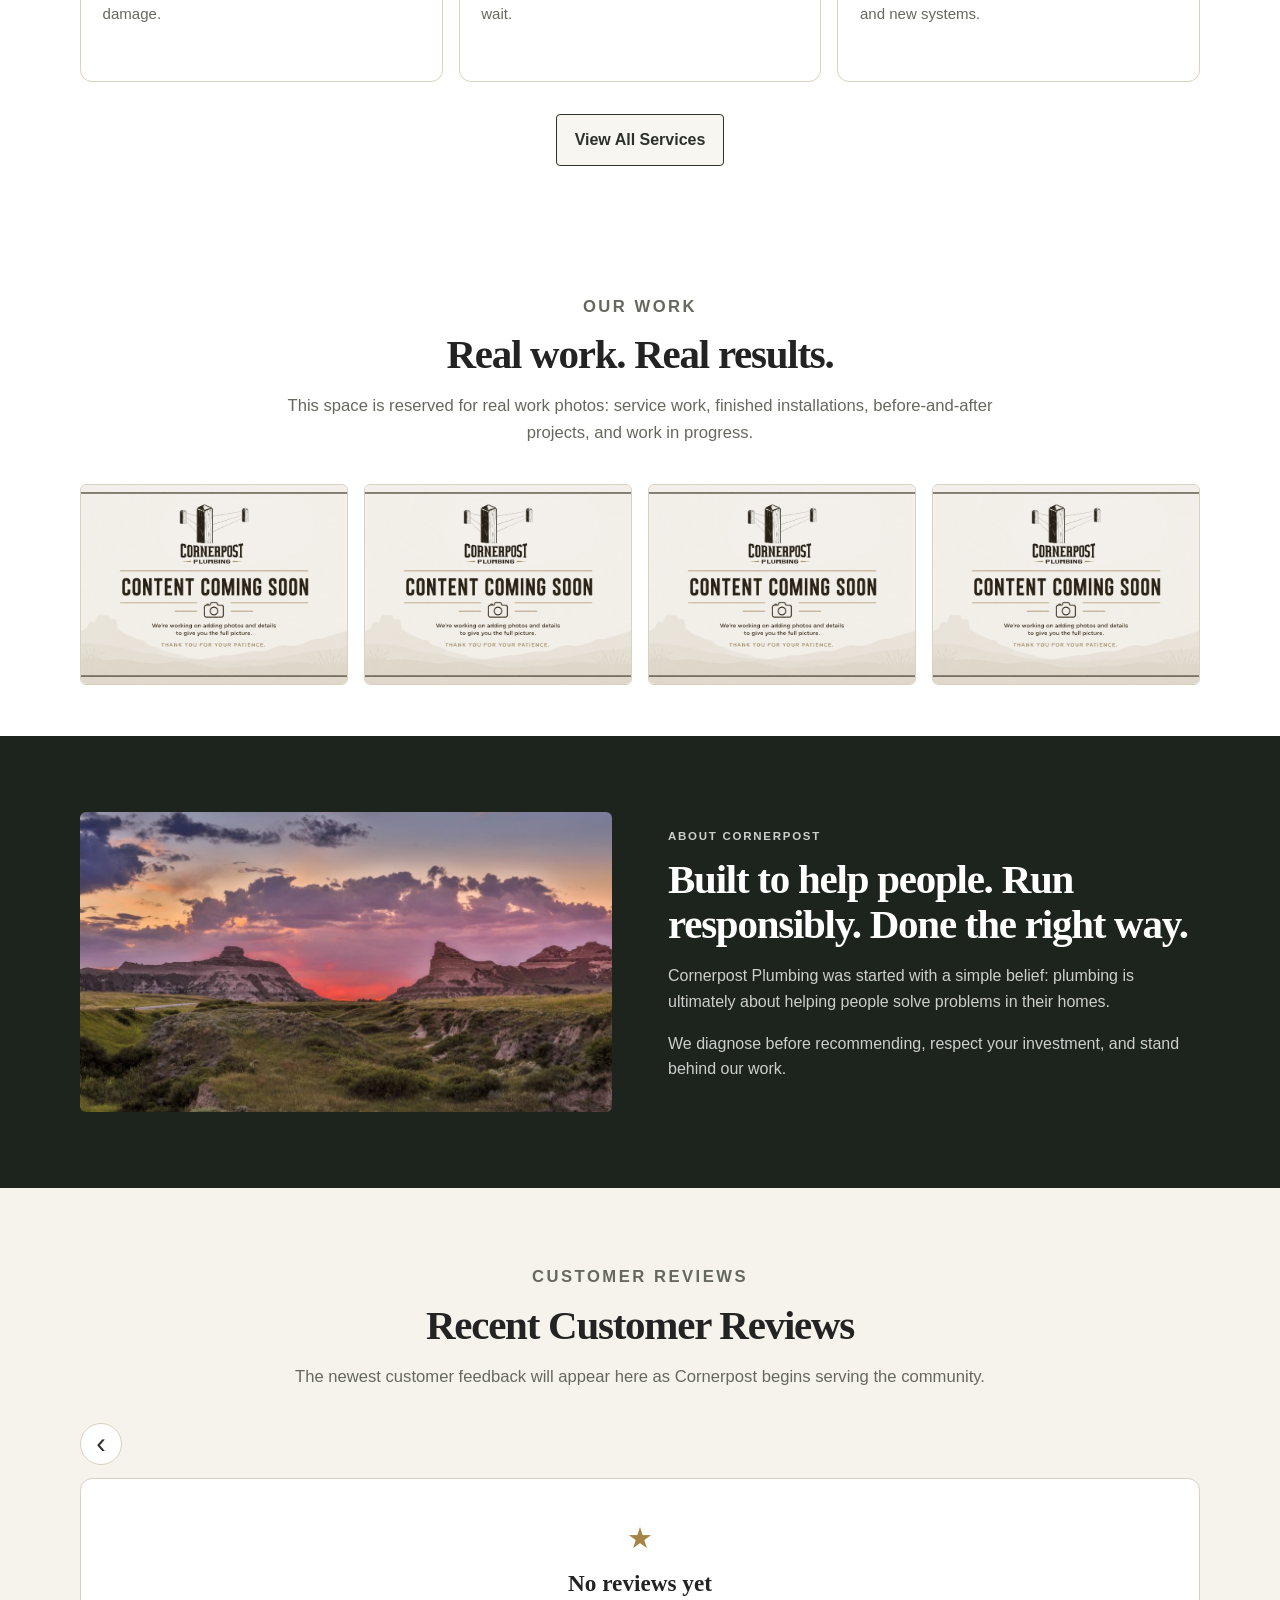
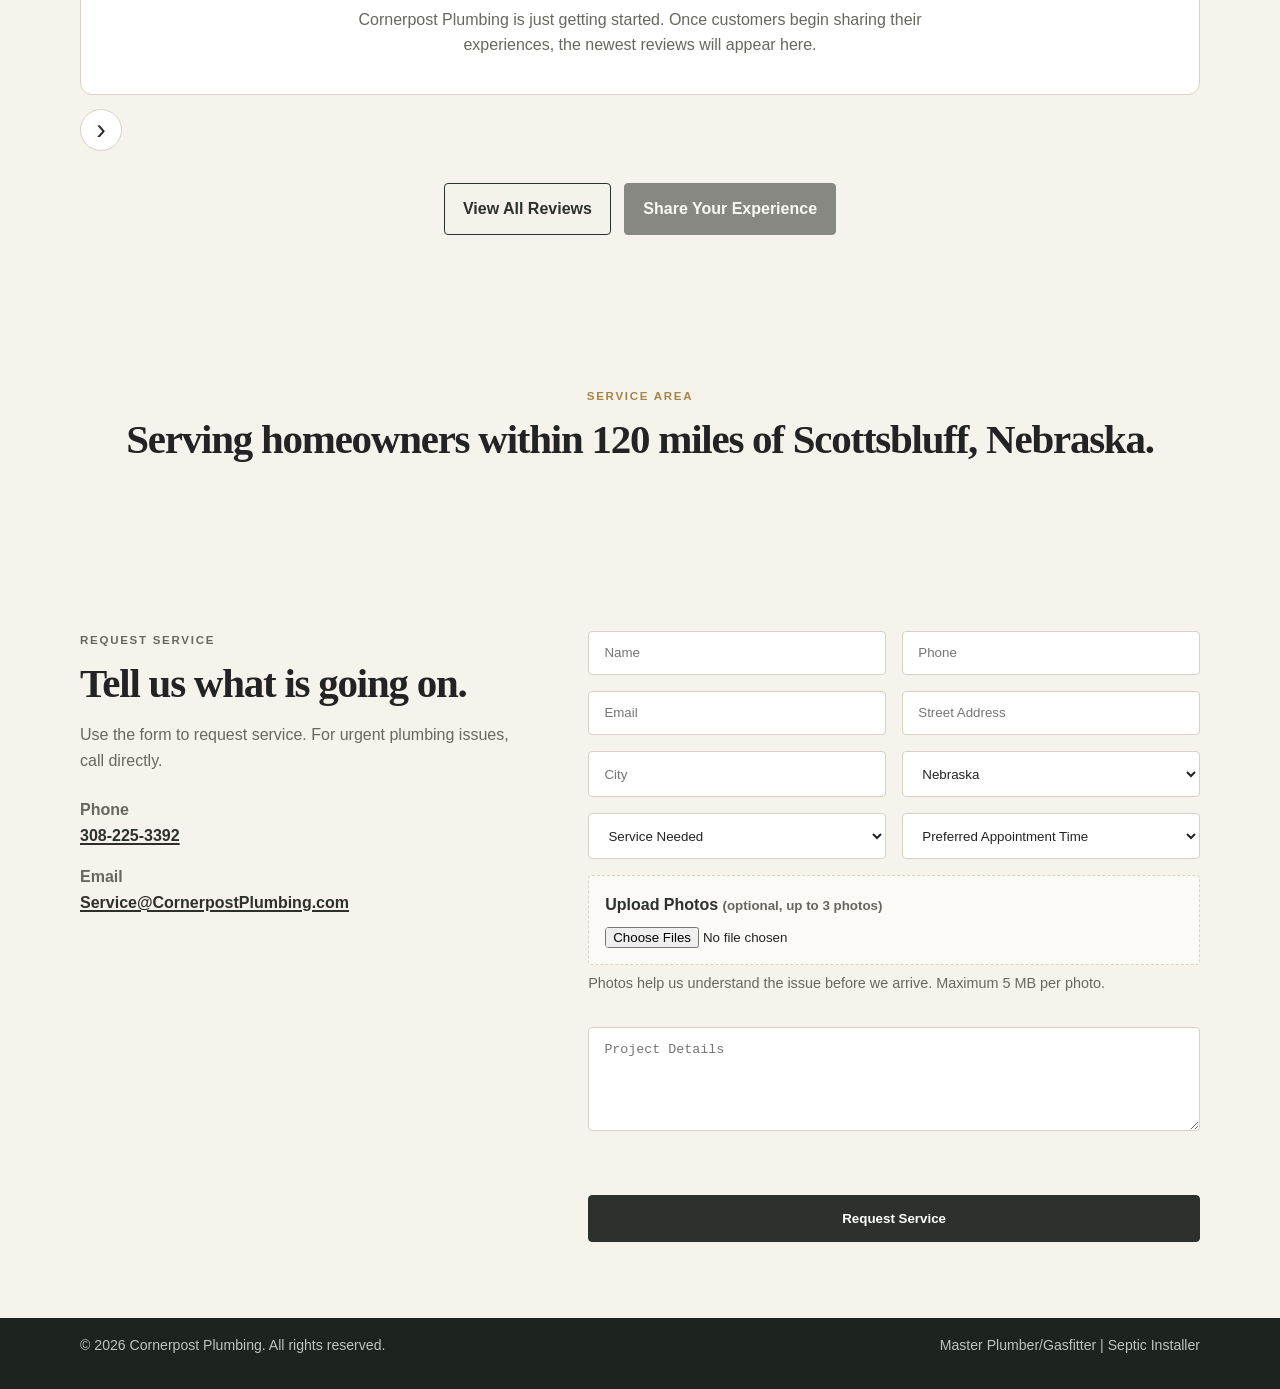
==== commit d463e049: "Restore website after failed form visual update" ====
--- a/index.html
+++ b/index.html
@@ -179,206 +179,95 @@
       </div>
     </section>
 
-    <section id="contact" class="section contact-section request-service-section">
-      <div class="container contact-layout request-service-layout">
-        <aside class="request-service-intro" aria-labelledby="request-service-intro-title">
+    <section id="contact" class="section contact-section">
+      <div class="container contact-layout">
+        <div>
           <p class="eyebrow">Request Service</p>
-          <h2 id="request-service-intro-title">We'll handle the details.</h2>
-          <span class="request-service-accent" aria-hidden="true"></span>
-
-          <p>Tell us what's going on and when you'd like us to take a look.</p>
-          <p>We'll review your request, contact you if we need clarification, and schedule a convenient time to help.</p>
-
-          <ul class="request-service-assurances" aria-label="Cornerpost service commitments">
-            <li>
-              <span class="assurance-icon" aria-hidden="true">
-                <svg viewBox="0 0 24 24" fill="none" stroke="currentColor" stroke-width="2" stroke-linecap="round" stroke-linejoin="round"><path d="M20 6 9 17l-5-5"/></svg>
-              </span>
-              <span>Honest recommendations</span>
-            </li>
-            <li>
-              <span class="assurance-icon" aria-hidden="true">
-                <svg viewBox="0 0 24 24" fill="none" stroke="currentColor" stroke-width="2" stroke-linecap="round" stroke-linejoin="round"><path d="M20 6 9 17l-5-5"/></svg>
-              </span>
-              <span>Licensed &amp; insured</span>
-            </li>
-            <li>
-              <span class="assurance-icon" aria-hidden="true">
-                <svg viewBox="0 0 24 24" fill="none" stroke="currentColor" stroke-width="2" stroke-linecap="round" stroke-linejoin="round"><path d="M20 6 9 17l-5-5"/></svg>
-              </span>
-              <span>Confirmation email after submission</span>
-            </li>
-            <li>
-              <span class="assurance-icon" aria-hidden="true">
-                <svg viewBox="0 0 24 24" fill="none" stroke="currentColor" stroke-width="2" stroke-linecap="round" stroke-linejoin="round"><path d="M20 6 9 17l-5-5"/></svg>
-              </span>
-              <span>Serving Western Nebraska</span>
-            </li>
-          </ul>
-
-          <div class="request-service-contact">
-            <h3>Need to talk now?</h3>
-            <p>We're happy to help.</p>
-
-            <a href="#" data-phone-link class="request-service-contact-link">
-              <span class="contact-link-icon" aria-hidden="true">
-                <svg viewBox="0 0 24 24" fill="none" stroke="currentColor" stroke-width="2" stroke-linecap="round" stroke-linejoin="round"><path d="M22 16.92v3a2 2 0 0 1-2.18 2 19.79 19.79 0 0 1-8.63-3.07 19.5 19.5 0 0 1-6-6A19.79 19.79 0 0 1 2.12 4.18 2 2 0 0 1 4.11 2h3a2 2 0 0 1 2 1.72c.13.96.36 1.9.7 2.8a2 2 0 0 1-.45 2.11L8.09 9.91a16 16 0 0 0 6 6l1.27-1.27a2 2 0 0 1 2.11-.45c.9.34 1.84.57 2.8.7A2 2 0 0 1 22 16.92z"/></svg>
-              </span>
-              <span data-phone-display></span>
-            </a>
-
-            <a href="#" data-email-link class="request-service-contact-link">
-              <span class="contact-link-icon" aria-hidden="true">
-                <svg viewBox="0 0 24 24" fill="none" stroke="currentColor" stroke-width="2" stroke-linecap="round" stroke-linejoin="round"><rect width="20" height="16" x="2" y="4" rx="2"/><path d="m22 7-8.97 5.7a1.94 1.94 0 0 1-2.06 0L2 7"/></svg>
-              </span>
-              <span data-email-display></span>
-            </a>
+          <h2>Tell us what is going on.</h2>
+          <p>Use the form to request service. For urgent plumbing issues, call directly.</p>
+
+          <div class="contact-methods">
+            <p>
+              <strong>Phone</strong>
+              <a href="#" data-phone-link><span data-phone-display></span></a>
+            </p>
+
+            <p>
+              <strong>Email</strong>
+              <a href="#" data-email-link><span data-email-display></span></a>
+            </p>
           </div>
-        </aside>
-
-        <div class="request-service-panel">
-          <div class="request-service-panel-header">
-            <h2>Request Service</h2>
-            <p>Complete the form below and we'll review your request as soon as possible.</p>
-          </div>
-
-          <form
-            action="#"
-            method="post"
-            class="service-form"
-            id="request-service-form"
-          >
-            <input
-              type="text"
-              name="companyWebsite"
-              class="website-field"
-              tabindex="-1"
-              autocomplete="off"
-              aria-hidden="true"
-            />
-
-            <section class="request-form-section" aria-labelledby="contact-information-heading">
-              <div class="request-form-section-heading">
-                <span class="request-form-icon" aria-hidden="true">
-                  <svg viewBox="0 0 24 24" fill="none" stroke="currentColor" stroke-width="2" stroke-linecap="round" stroke-linejoin="round"><path d="M22 16.92v3a2 2 0 0 1-2.18 2 19.79 19.79 0 0 1-8.63-3.07 19.5 19.5 0 0 1-6-6A19.79 19.79 0 0 1 2.12 4.18 2 2 0 0 1 4.11 2h3a2 2 0 0 1 2 1.72c.13.96.36 1.9.7 2.8a2 2 0 0 1-.45 2.11L8.09 9.91a16 16 0 0 0 6 6l1.27-1.27a2 2 0 0 1 2.11-.45c.9.34 1.84.57 2.8.7A2 2 0 0 1 22 16.92z"/></svg>
-                </span>
-                <h3 id="contact-information-heading">Contact Information</h3>
-              </div>
-
-              <div class="request-form-grid">
-                <input class="form-field-wide" type="text" name="name" placeholder="Name" autocomplete="name" required />
-                <input type="tel" name="phone" placeholder="Phone" autocomplete="tel" required />
-                <input type="email" name="email" placeholder="Email" autocomplete="email" />
-              </div>
-            </section>
-
-            <section class="request-form-section" aria-labelledby="service-address-heading">
-              <div class="request-form-section-heading">
-                <span class="request-form-icon" aria-hidden="true">
-                  <svg viewBox="0 0 24 24" fill="none" stroke="currentColor" stroke-width="2" stroke-linecap="round" stroke-linejoin="round"><path d="M20 10c0 5-8 12-8 12S4 15 4 10a8 8 0 1 1 16 0Z"/><circle cx="12" cy="10" r="3"/></svg>
-                </span>
-                <h3 id="service-address-heading">Service Address</h3>
-              </div>
-
-              <div class="request-form-grid">
-                <input
-                  class="form-field-wide"
-                  type="text"
-                  name="streetAddress"
-                  placeholder="Street Address"
-                  autocomplete="street-address"
-                  required
-                />
-
-                <input
-                  type="text"
-                  name="city"
-                  placeholder="City"
-                  autocomplete="address-level2"
-                  required
-                />
-
-                <select name="state" autocomplete="address-level1" required>
-                  <option value="NE" selected>Nebraska</option>
-                  <option value="WY">Wyoming</option>
-                  <option value="CO">Colorado</option>
-                  <option value="SD">South Dakota</option>
-                  <option value="Other">Other</option>
-                </select>
-              </div>
-            </section>
-
-            <section class="request-form-section" aria-labelledby="service-details-heading">
-              <div class="request-form-section-heading">
-                <span class="request-form-icon" aria-hidden="true">
-                  <svg viewBox="0 0 24 24" fill="none" stroke="currentColor" stroke-width="2" stroke-linecap="round" stroke-linejoin="round"><rect width="8" height="4" x="8" y="2" rx="1" ry="1"/><path d="M16 4h2a2 2 0 0 1 2 2v14a2 2 0 0 1-2 2H6a2 2 0 0 1-2-2V6a2 2 0 0 1 2-2h2"/><path d="M12 11h4M12 16h4M8 11h.01M8 16h.01"/></svg>
-                </span>
-                <h3 id="service-details-heading">Service Details</h3>
-              </div>
-
-              <div class="request-form-grid">
-                <select name="service" required data-services-select>
-                  <option value="">Service Needed</option>
-                  <option value="Other">Other</option>
-                </select>
-
-                <select name="preferredTime">
-                  <option value="">Preferred Appointment Time</option>
-                  <option value="Morning (8-12)">Morning (8-12)</option>
-                  <option value="Afternoon (12-5)">Afternoon (12-5)</option>
-                  <option value="Evening (5-7)">Evening (5-7)</option>
-                  <option value="First Available">First Available</option>
-                </select>
-
-                <textarea class="form-field-wide" name="message" rows="5" placeholder="Project Details" required></textarea>
-              </div>
-              <p class="request-form-help">Describe the issue and include any relevant details that may help us prepare.</p>
-            </section>
-
-            <section class="request-form-section request-form-photos" aria-labelledby="photos-heading">
-              <div class="request-form-section-heading">
-                <span class="request-form-icon" aria-hidden="true">
-                  <svg viewBox="0 0 24 24" fill="none" stroke="currentColor" stroke-width="2" stroke-linecap="round" stroke-linejoin="round"><path d="M14.5 4h-5L7 7H4a2 2 0 0 0-2 2v9a2 2 0 0 0 2 2h16a2 2 0 0 0 2-2V9a2 2 0 0 0-2-2h-3l-2.5-3Z"/><circle cx="12" cy="13" r="3"/></svg>
-                </span>
-                <h3 id="photos-heading">Photos <small>(optional)</small></h3>
-              </div>
-
-              <label class="file-upload">
-                <span class="file-upload-icon" aria-hidden="true">
-                  <svg viewBox="0 0 24 24" fill="none" stroke="currentColor" stroke-width="2" stroke-linecap="round" stroke-linejoin="round"><path d="M14.5 4h-5L7 7H4a2 2 0 0 0-2 2v9a2 2 0 0 0 2 2h16a2 2 0 0 0 2-2V9a2 2 0 0 0-2-2h-3l-2.5-3Z"/><circle cx="12" cy="13" r="3"/></svg>
-                </span>
-                <span class="file-upload-copy">
-                  <strong>Photos help us understand the issue before we arrive.</strong>
-                  <small>Up to 3 photos &bull; Maximum 5 MB each</small>
-                </span>
-                <span class="file-upload-button">Choose Files</span>
-                <input type="file" name="photoFiles" accept="image/*" multiple />
-              </label>
-              <p class="file-help" id="file-help">You can drag and drop files here, or click to browse.</p>
-              <ul class="file-list" id="file-list" aria-live="polite"></ul>
-            </section>
-
-            <div class="form-status" id="form-status" aria-live="polite"></div>
-
-            <div class="request-form-submit">
-              <span class="request-form-submit-icon" aria-hidden="true">
-                <svg viewBox="0 0 24 24" fill="none" stroke="currentColor" stroke-width="2" stroke-linecap="round" stroke-linejoin="round"><path d="M20 6 9 17l-5-5"/></svg>
-              </span>
-              <div class="request-form-submit-copy">
-                <h3>Before you submit</h3>
-                <p>We'll review your request and send a confirmation email with your reference number.</p>
-                <p>If we need additional information, we'll contact you before scheduling your service.</p>
-              </div>
-              <div class="request-form-submit-action">
-                <button type="submit" class="button button-primary">Request Service</button>
-                <span class="request-form-security">
-                  <svg viewBox="0 0 24 24" fill="none" stroke="currentColor" stroke-width="2" stroke-linecap="round" stroke-linejoin="round" aria-hidden="true"><rect width="18" height="11" x="3" y="11" rx="2"/><path d="M7 11V7a5 5 0 0 1 10 0v4"/></svg>
-                  Your information is secure and never shared.
-                </span>
-              </div>
-            </div>
-          </form>
-        </div>
+        </div>
+
+        <form
+          action="#"
+          method="post"
+          class="service-form"
+          id="request-service-form"
+        >
+          <input
+            type="text"
+            name="companyWebsite"
+            class="website-field"
+            tabindex="-1"
+            autocomplete="off"
+            aria-hidden="true"
+          />
+
+          <input type="text" name="name" placeholder="Name" autocomplete="name" required />
+          <input type="tel" name="phone" placeholder="Phone" autocomplete="tel" required />
+          <input type="email" name="email" placeholder="Email" autocomplete="email" />
+
+          <input
+            type="text"
+            name="streetAddress"
+            placeholder="Street Address"
+            autocomplete="street-address"
+            required
+          />
+
+          <input
+            type="text"
+            name="city"
+            placeholder="City"
+            autocomplete="address-level2"
+            required
+          />
+
+          <select name="state" autocomplete="address-level1" required>
+            <option value="NE" selected>Nebraska</option>
+            <option value="WY">Wyoming</option>
+            <option value="CO">Colorado</option>
+            <option value="SD">South Dakota</option>
+            <option value="Other">Other</option>
+          </select>
+
+          <select name="service" required data-services-select>
+            <option value="">Service Needed</option>
+            <option value="Other">Other</option>
+          </select>
+
+          <select name="preferredTime">
+            <option value="">Preferred Appointment Time</option>
+            <option value="Morning (8-12)">Morning (8-12)</option>
+            <option value="Afternoon (12-5)">Afternoon (12-5)</option>
+            <option value="Evening (5-7)">Evening (5-7)</option>
+            <option value="First Available">First Available</option>
+          </select>
+
+          <label class="file-upload">
+            <span>Upload Photos <small>(optional, up to 3 photos)</small></span>
+            <input type="file" name="photoFiles" accept="image/*" multiple />
+          </label>
+          <p class="file-help" id="file-help">Photos help us understand the issue before we arrive. Maximum 5 MB per photo.</p>
+          <ul class="file-list" id="file-list" aria-live="polite"></ul>
+
+          <textarea name="message" rows="5" placeholder="Project Details" required></textarea>
+
+          <div class="form-status" id="form-status" aria-live="polite"></div>
+
+          <button type="submit" class="button button-primary">Request Service</button>
+        </form>
       </div>
     </section>
   </main>
--- a/css/style.css
+++ b/css/style.css
@@ -1803,516 +1803,3 @@
     grid-template-columns: 1fr;
   }
 }
-
-/* Request service visual update */
-.request-service-section {
-  padding: 0;
-  background: var(--color-ivory);
-  border-top: 1px solid var(--color-border);
-}
-
-.request-service-layout {
-  width: min(100%, 1440px);
-  display: grid;
-  grid-template-columns: minmax(250px, 0.68fr) minmax(0, 1.72fr);
-  gap: 0;
-  align-items: stretch;
-}
-
-.request-service-intro {
-  padding: 4.6rem 2.7rem 5rem;
-  background: rgba(255, 255, 255, 0.28);
-  border-right: 1px solid rgba(217, 209, 193, 0.72);
-}
-
-.request-service-intro h2 {
-  max-width: 320px;
-  margin-bottom: 1.35rem;
-  color: var(--color-post-dark);
-  font-size: clamp(2.25rem, 3.8vw, 3.5rem);
-}
-
-.request-service-intro > p {
-  max-width: 330px;
-  color: var(--color-charcoal);
-  font-size: 1rem;
-  line-height: 1.7;
-}
-
-.request-service-accent {
-  display: block;
-  width: 42px;
-  height: 2px;
-  margin: 0 0 1.7rem;
-  background: var(--color-brass);
-}
-
-.request-service-assurances {
-  display: grid;
-  gap: 1.3rem;
-  margin: 2.35rem 0 2.7rem;
-  padding: 0;
-  list-style: none;
-}
-
-.request-service-assurances li {
-  display: grid;
-  grid-template-columns: 26px 1fr;
-  gap: 0.75rem;
-  align-items: start;
-  color: var(--color-charcoal);
-  font-size: 0.95rem;
-  line-height: 1.45;
-}
-
-.assurance-icon {
-  width: 24px;
-  height: 24px;
-  display: inline-flex;
-  align-items: center;
-  justify-content: center;
-  color: var(--color-brass);
-  border: 1px solid var(--color-brass);
-  border-radius: 50%;
-}
-
-.assurance-icon svg {
-  width: 14px;
-  height: 14px;
-}
-
-.request-service-contact {
-  padding-top: 1.8rem;
-  border-top: 1px solid var(--color-border);
-}
-
-.request-service-contact h3 {
-  margin-bottom: 0.2rem;
-  color: var(--color-post-dark);
-  font-family: var(--font-heading);
-  font-size: 1.12rem;
-}
-
-.request-service-contact > p {
-  margin-bottom: 1.15rem;
-  color: var(--color-muted);
-  font-size: 0.92rem;
-}
-
-.request-service-contact-link {
-  display: grid;
-  grid-template-columns: 34px minmax(0, 1fr);
-  gap: 0.72rem;
-  align-items: center;
-  margin-top: 0.85rem;
-  color: var(--color-post-dark);
-  font-size: 0.88rem;
-  font-weight: 800;
-  line-height: 1.25;
-  text-decoration: none;
-  overflow-wrap: anywhere;
-}
-
-.request-service-contact-link:hover,
-.request-service-contact-link:focus {
-  color: var(--color-brass);
-}
-
-.contact-link-icon {
-  width: 34px;
-  height: 34px;
-  display: inline-flex;
-  align-items: center;
-  justify-content: center;
-  color: var(--color-paper);
-  background: var(--color-post-dark);
-  border-radius: 50%;
-}
-
-.contact-link-icon svg {
-  width: 17px;
-  height: 17px;
-}
-
-.request-service-panel {
-  min-width: 0;
-  padding: 3rem 3.15rem 2.5rem;
-  background: rgba(255, 255, 255, 0.78);
-}
-
-.request-service-panel-header {
-  padding: 0 0 1.4rem;
-  border-bottom: 1px solid var(--color-border);
-}
-
-.request-service-panel-header h2 {
-  margin-bottom: 0.35rem;
-  color: var(--color-post-dark);
-  font-size: clamp(2rem, 3vw, 2.65rem);
-}
-
-.request-service-panel-header p {
-  margin-bottom: 0;
-  color: var(--color-muted);
-  font-size: 0.97rem;
-}
-
-.request-service-panel .service-form {
-  display: block;
-}
-
-.request-form-section {
-  padding: 1.65rem 0 1.8rem;
-  border-bottom: 1px solid var(--color-border);
-}
-
-.request-form-section-heading {
-  display: flex;
-  align-items: center;
-  gap: 0.9rem;
-  margin-bottom: 1.15rem;
-}
-
-.request-form-section-heading h3 {
-  margin: 0;
-  color: var(--color-post-dark);
-  font-family: var(--font-heading);
-  font-size: 1.55rem;
-  font-weight: 600;
-  letter-spacing: -0.02em;
-}
-
-.request-form-section-heading h3 small {
-  font-family: var(--font-body);
-  font-size: 0.86rem;
-  font-weight: 500;
-  letter-spacing: 0;
-}
-
-.request-form-icon,
-.request-form-submit-icon {
-  flex: 0 0 auto;
-  width: 42px;
-  height: 42px;
-  display: inline-flex;
-  align-items: center;
-  justify-content: center;
-  color: var(--color-paper);
-  background: var(--color-post-dark);
-  border-radius: 50%;
-}
-
-.request-form-icon svg,
-.request-form-submit-icon svg {
-  width: 20px;
-  height: 20px;
-}
-
-.request-form-grid {
-  display: grid;
-  grid-template-columns: 1fr 1fr;
-  gap: 0.95rem 1rem;
-}
-
-.form-field-wide {
-  grid-column: 1 / -1;
-}
-
-.request-service-panel input,
-.request-service-panel select,
-.request-service-panel textarea {
-  min-height: 52px;
-  padding: 0.92rem 1rem;
-  font-family: var(--font-body);
-  font-size: 0.96rem;
-  border-color: #d7d0c3;
-  border-radius: 4px;
-}
-
-.request-service-panel textarea {
-  min-height: 128px;
-}
-
-.request-service-panel input::placeholder,
-.request-service-panel textarea::placeholder {
-  color: #70716b;
-  opacity: 1;
-}
-
-.request-form-help {
-  margin: 0.55rem 0 0;
-  color: var(--color-muted);
-  font-size: 0.88rem;
-}
-
-.request-form-photos {
-  padding-bottom: 1.25rem;
-  border-bottom: 0;
-}
-
-.request-form-photos .file-upload {
-  position: relative;
-  min-height: 155px;
-  display: grid;
-  grid-template-columns: auto minmax(0, 1fr) auto;
-  gap: 1.1rem;
-  align-items: center;
-  padding: 1.45rem 1.65rem;
-  color: var(--color-post-dark);
-  background: rgba(246, 243, 236, 0.72);
-  border: 1px dashed #b9aa8e;
-  border-radius: 8px;
-  cursor: pointer;
-}
-
-.request-form-photos .file-upload:hover,
-.request-form-photos .file-upload:focus-within {
-  border-color: var(--color-brass);
-  background: rgba(246, 243, 236, 0.98);
-}
-
-.file-upload-icon {
-  width: 58px;
-  height: 58px;
-  display: inline-flex;
-  align-items: center;
-  justify-content: center;
-  color: var(--color-post-dark);
-}
-
-.file-upload-icon svg {
-  width: 48px;
-  height: 48px;
-}
-
-.file-upload-copy {
-  display: grid;
-  gap: 0.25rem;
-}
-
-.file-upload-copy strong {
-  color: var(--color-post-dark);
-  font-size: 1rem;
-  line-height: 1.35;
-}
-
-.file-upload-copy small {
-  color: var(--color-muted);
-  font-size: 0.86rem;
-  font-weight: 500;
-}
-
-.file-upload-button {
-  display: inline-flex;
-  align-items: center;
-  justify-content: center;
-  min-height: 42px;
-  padding: 0.62rem 1rem;
-  color: var(--color-paper);
-  background: var(--color-post-dark);
-  border: 1px solid var(--color-post-dark);
-  border-radius: 4px;
-  font-size: 0.88rem;
-  font-weight: 800;
-  white-space: nowrap;
-}
-
-.request-form-photos .file-upload input {
-  position: absolute;
-  width: 1px;
-  height: 1px;
-  padding: 0;
-  overflow: hidden;
-  clip: rect(0 0 0 0);
-  white-space: nowrap;
-  border: 0;
-}
-
-.request-form-photos .file-help {
-  margin: 0.5rem 0 0;
-  color: var(--color-muted);
-  font-size: 0.86rem;
-}
-
-.request-form-photos .file-list {
-  margin: 0.55rem 0 0;
-}
-
-.request-service-panel .form-status {
-  margin: 0;
-}
-
-.request-form-submit {
-  display: grid;
-  grid-template-columns: auto minmax(0, 1fr) minmax(215px, 0.78fr);
-  gap: 1.15rem;
-  align-items: center;
-  margin: 0.9rem -0.65rem 0;
-  padding: 1.35rem 1.45rem;
-  background: rgba(246, 243, 236, 0.9);
-  border: 1px solid rgba(217, 209, 193, 0.8);
-  border-radius: 8px;
-}
-
-.request-form-submit-copy h3 {
-  margin-bottom: 0.25rem;
-  color: var(--color-post-dark);
-  font-family: var(--font-heading);
-  font-size: 1.25rem;
-}
-
-.request-form-submit-copy p {
-  margin-bottom: 0.22rem;
-  color: var(--color-charcoal);
-  font-size: 0.84rem;
-  line-height: 1.45;
-}
-
-.request-form-submit-copy p:last-child {
-  margin-bottom: 0;
-}
-
-.request-form-submit-action {
-  display: grid;
-  gap: 0.55rem;
-}
-
-.request-form-submit-action .button {
-  width: 100%;
-  min-height: 55px;
-  font-size: 1rem;
-}
-
-.request-form-security {
-  display: flex;
-  align-items: flex-start;
-  justify-content: center;
-  gap: 0.38rem;
-  color: var(--color-muted);
-  font-size: 0.76rem;
-  line-height: 1.35;
-  text-align: center;
-}
-
-.request-form-security svg {
-  flex: 0 0 auto;
-  width: 14px;
-  height: 14px;
-  margin-top: 0.05rem;
-  color: var(--color-brass);
-}
-
-@media (max-width: 1080px) {
-  .request-service-layout {
-    grid-template-columns: minmax(225px, 0.58fr) minmax(0, 1.42fr);
-  }
-
-  .request-service-intro {
-    padding-inline: 2rem;
-  }
-
-  .request-service-panel {
-    padding-inline: 2.2rem;
-  }
-
-  .request-form-submit {
-    grid-template-columns: auto minmax(0, 1fr);
-  }
-
-  .request-form-submit-action {
-    grid-column: 1 / -1;
-    padding-left: 57px;
-  }
-}
-
-@media (max-width: 820px) {
-  .request-service-layout {
-    grid-template-columns: 1fr;
-  }
-
-  .request-service-intro {
-    padding: 3.5rem 2rem 2.8rem;
-    border-right: 0;
-    border-bottom: 1px solid var(--color-border);
-  }
-
-  .request-service-intro h2,
-  .request-service-intro > p {
-    max-width: 680px;
-  }
-
-  .request-service-assurances {
-    grid-template-columns: 1fr 1fr;
-  }
-
-  .request-service-contact {
-    display: grid;
-    grid-template-columns: 1fr 1fr;
-    column-gap: 1.25rem;
-  }
-
-  .request-service-contact h3,
-  .request-service-contact > p {
-    grid-column: 1 / -1;
-  }
-
-  .request-service-panel {
-    padding: 2.7rem 2rem 2.2rem;
-  }
-}
-
-@media (max-width: 640px) {
-  .request-service-intro,
-  .request-service-panel {
-    padding-inline: 1rem;
-  }
-
-  .request-service-intro h2 {
-    font-size: 2.45rem;
-  }
-
-  .request-service-assurances,
-  .request-service-contact,
-  .request-form-grid {
-    grid-template-columns: 1fr;
-  }
-
-  .request-form-section {
-    padding-block: 1.45rem;
-  }
-
-  .request-form-section-heading {
-    gap: 0.75rem;
-  }
-
-  .request-form-section-heading h3 {
-    font-size: 1.35rem;
-  }
-
-  .request-form-icon,
-  .request-form-submit-icon {
-    width: 38px;
-    height: 38px;
-  }
-
-  .request-form-photos .file-upload {
-    grid-template-columns: 1fr;
-    justify-items: center;
-    text-align: center;
-  }
-
-  .request-form-submit {
-    grid-template-columns: 1fr;
-    margin-inline: 0;
-    text-align: left;
-  }
-
-  .request-form-submit-icon {
-    justify-self: start;
-  }
-
-  .request-form-submit-action {
-    grid-column: auto;
-    padding-left: 0;
-  }
-}
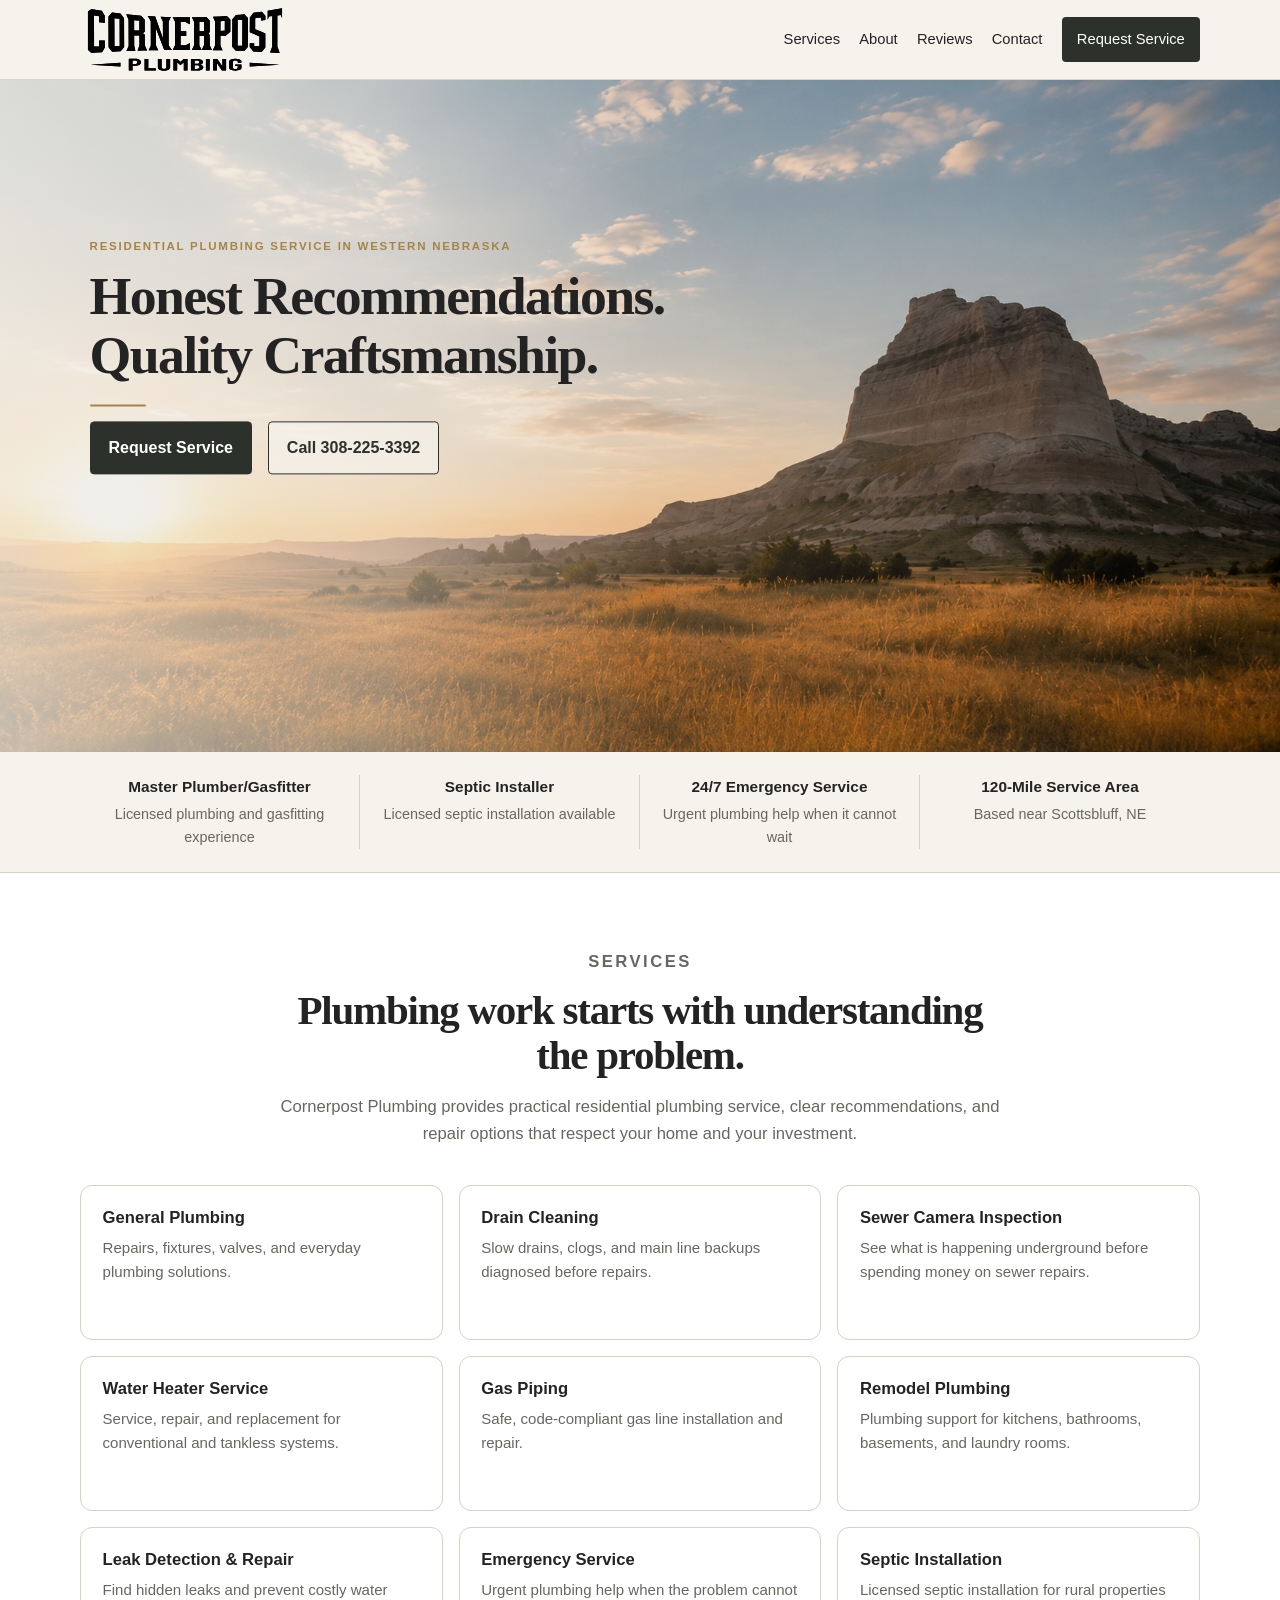
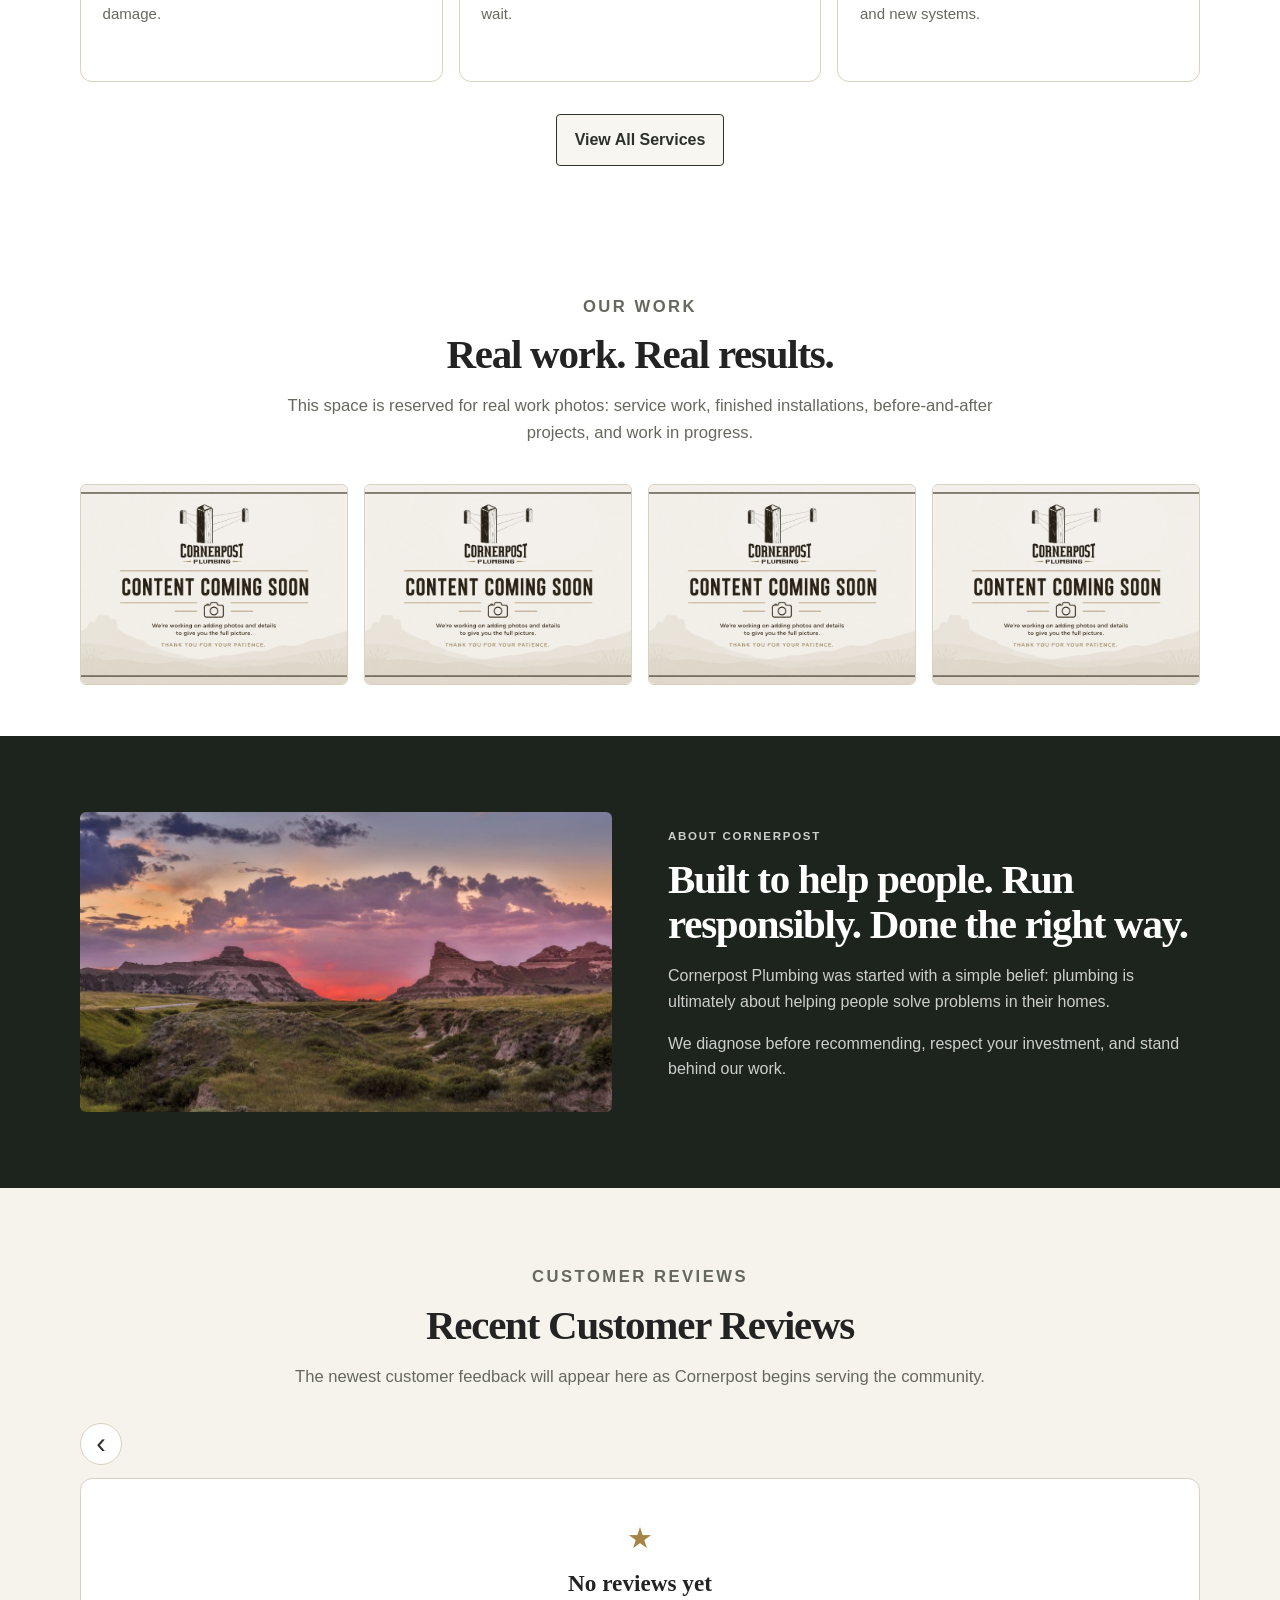
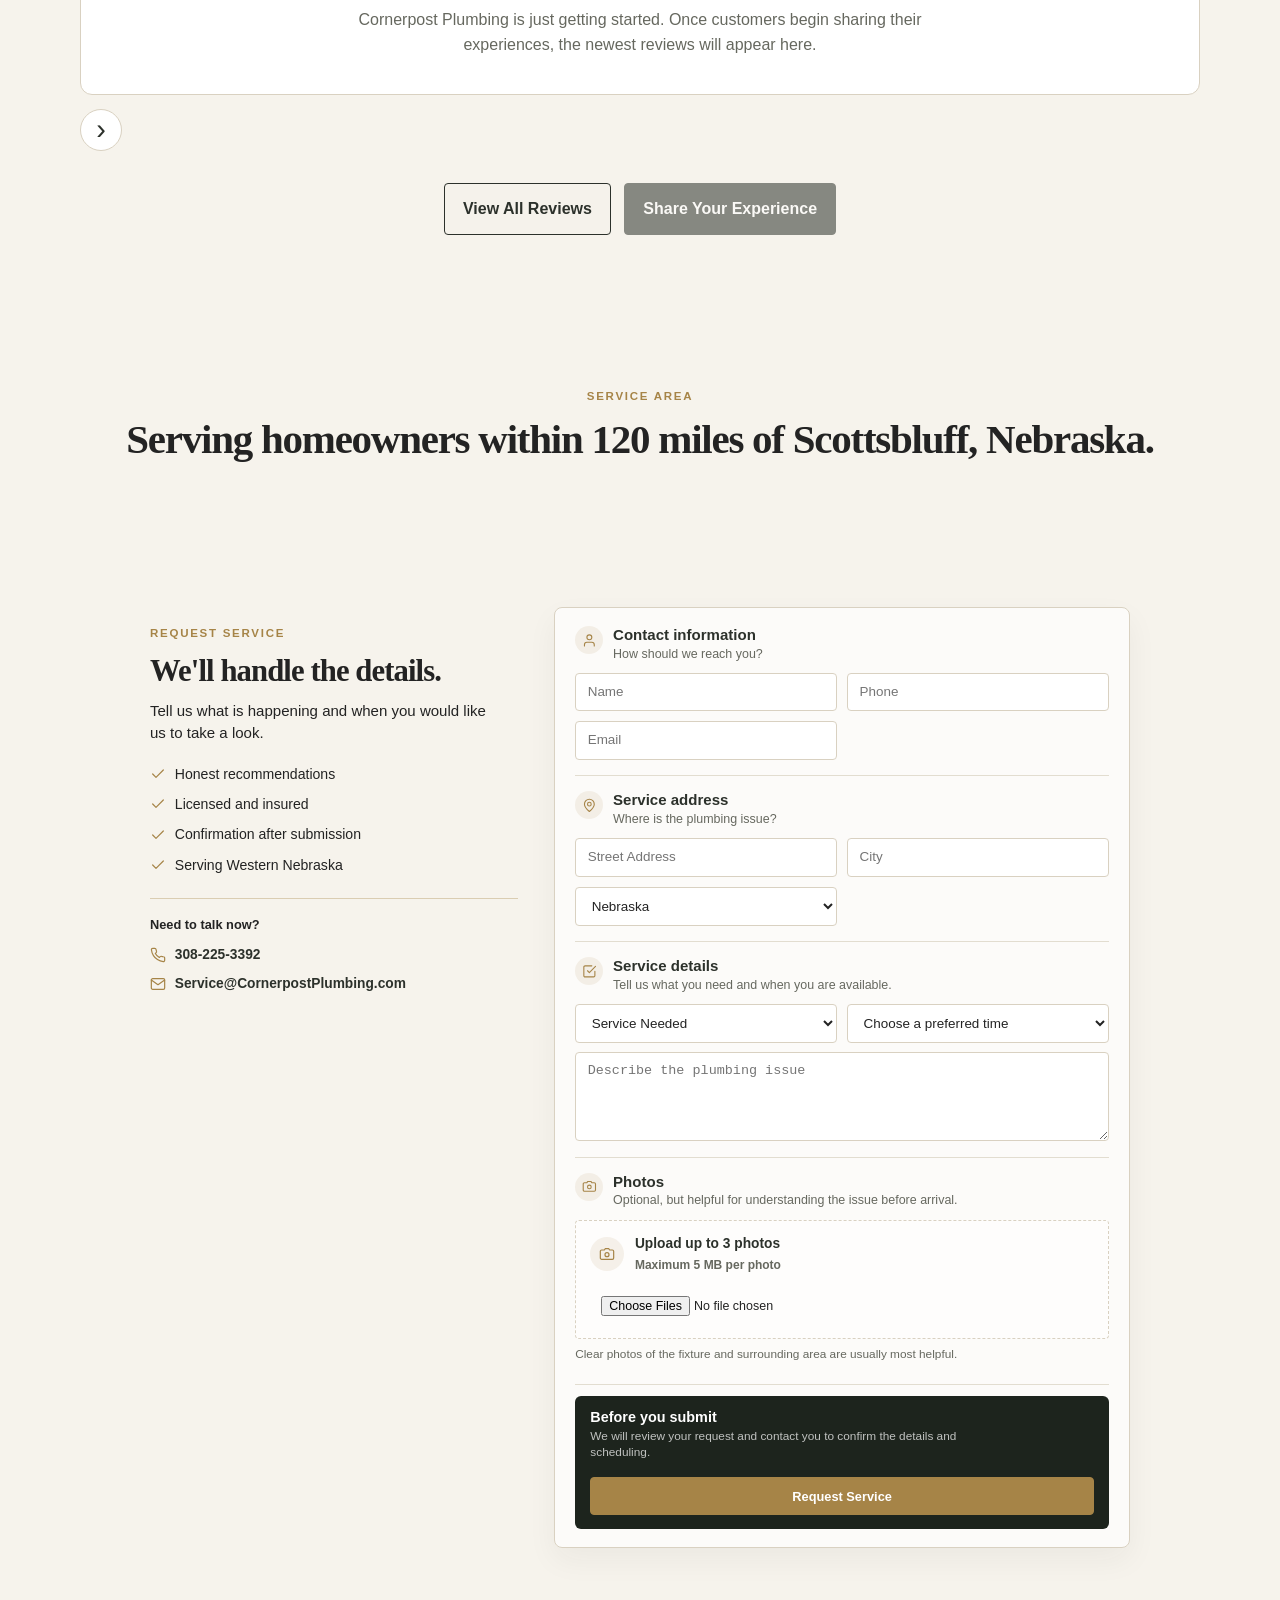
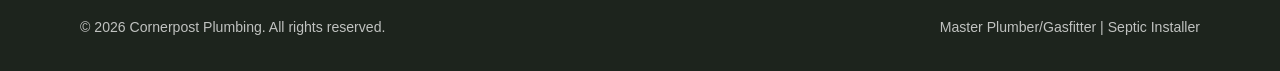
==== commit da143564: "Refine homepage request service section" ====
--- a/index.html
+++ b/index.html
@@ -180,29 +180,52 @@
     </section>
 
     <section id="contact" class="section contact-section">
-      <div class="container contact-layout">
-        <div>
+      <div class="container request-service-shell">
+        <aside class="request-service-intro" aria-labelledby="request-service-heading">
           <p class="eyebrow">Request Service</p>
-          <h2>Tell us what is going on.</h2>
-          <p>Use the form to request service. For urgent plumbing issues, call directly.</p>
-
-          <div class="contact-methods">
-            <p>
-              <strong>Phone</strong>
-              <a href="#" data-phone-link><span data-phone-display></span></a>
-            </p>
-
-            <p>
-              <strong>Email</strong>
-              <a href="#" data-email-link><span data-email-display></span></a>
-            </p>
-          </div>
-        </div>
+          <h2 id="request-service-heading">We'll handle the details.</h2>
+          <p class="request-service-lead">
+            Tell us what is happening and when you would like us to take a look.
+          </p>
+
+          <ul class="request-service-assurances" aria-label="What to expect">
+            <li>
+              <svg aria-hidden="true" viewBox="0 0 24 24"><path d="M20 6 9 17l-5-5"/></svg>
+              <span>Honest recommendations</span>
+            </li>
+            <li>
+              <svg aria-hidden="true" viewBox="0 0 24 24"><path d="M20 6 9 17l-5-5"/></svg>
+              <span>Licensed and insured</span>
+            </li>
+            <li>
+              <svg aria-hidden="true" viewBox="0 0 24 24"><path d="M20 6 9 17l-5-5"/></svg>
+              <span>Confirmation after submission</span>
+            </li>
+            <li>
+              <svg aria-hidden="true" viewBox="0 0 24 24"><path d="M20 6 9 17l-5-5"/></svg>
+              <span>Serving Western Nebraska</span>
+            </li>
+          </ul>
+
+          <div class="request-service-contact">
+            <p class="request-service-contact-label">Need to talk now?</p>
+
+            <a href="#" data-phone-link class="request-service-contact-link">
+              <svg aria-hidden="true" viewBox="0 0 24 24"><path d="M22 16.92v3a2 2 0 0 1-2.18 2 19.79 19.79 0 0 1-8.63-3.07 19.5 19.5 0 0 1-6-6A19.79 19.79 0 0 1 2.12 4.18 2 2 0 0 1 4.11 2h3a2 2 0 0 1 2 1.72c.12.9.33 1.78.62 2.63a2 2 0 0 1-.45 2.11L8 9.74a16 16 0 0 0 6 6l1.28-1.28a2 2 0 0 1 2.11-.45c.85.29 1.73.5 2.63.62A2 2 0 0 1 22 16.92z"/></svg>
+              <span data-phone-display></span>
+            </a>
+
+            <a href="#" data-email-link class="request-service-contact-link">
+              <svg aria-hidden="true" viewBox="0 0 24 24"><path d="M4 4h16a2 2 0 0 1 2 2v12a2 2 0 0 1-2 2H4a2 2 0 0 1-2-2V6a2 2 0 0 1 2-2z"/><path d="m22 6-10 7L2 6"/></svg>
+              <span data-email-display></span>
+            </a>
+          </div>
+        </aside>
 
         <form
           action="#"
           method="post"
-          class="service-form"
+          class="service-form request-service-form"
           id="request-service-form"
         >
           <input
@@ -214,59 +237,125 @@
             aria-hidden="true"
           />
 
-          <input type="text" name="name" placeholder="Name" autocomplete="name" required />
-          <input type="tel" name="phone" placeholder="Phone" autocomplete="tel" required />
-          <input type="email" name="email" placeholder="Email" autocomplete="email" />
-
-          <input
-            type="text"
-            name="streetAddress"
-            placeholder="Street Address"
-            autocomplete="street-address"
-            required
-          />
-
-          <input
-            type="text"
-            name="city"
-            placeholder="City"
-            autocomplete="address-level2"
-            required
-          />
-
-          <select name="state" autocomplete="address-level1" required>
-            <option value="NE" selected>Nebraska</option>
-            <option value="WY">Wyoming</option>
-            <option value="CO">Colorado</option>
-            <option value="SD">South Dakota</option>
-            <option value="Other">Other</option>
-          </select>
-
-          <select name="service" required data-services-select>
-            <option value="">Service Needed</option>
-            <option value="Other">Other</option>
-          </select>
-
-          <select name="preferredTime">
-            <option value="">Preferred Appointment Time</option>
-            <option value="Morning (8-12)">Morning (8-12)</option>
-            <option value="Afternoon (12-5)">Afternoon (12-5)</option>
-            <option value="Evening (5-7)">Evening (5-7)</option>
-            <option value="First Available">First Available</option>
-          </select>
-
-          <label class="file-upload">
-            <span>Upload Photos <small>(optional, up to 3 photos)</small></span>
-            <input type="file" name="photoFiles" accept="image/*" multiple />
-          </label>
-          <p class="file-help" id="file-help">Photos help us understand the issue before we arrive. Maximum 5 MB per photo.</p>
-          <ul class="file-list" id="file-list" aria-live="polite"></ul>
-
-          <textarea name="message" rows="5" placeholder="Project Details" required></textarea>
+          <div class="request-form-section">
+            <div class="request-form-section-heading">
+              <span class="request-form-icon" aria-hidden="true">
+                <svg viewBox="0 0 24 24"><path d="M20 21v-2a4 4 0 0 0-4-4H8a4 4 0 0 0-4 4v2"/><circle cx="12" cy="7" r="4"/></svg>
+              </span>
+              <div>
+                <h3>Contact information</h3>
+                <p>How should we reach you?</p>
+              </div>
+            </div>
+
+            <div class="request-form-grid">
+              <input type="text" name="name" placeholder="Name" autocomplete="name" required />
+              <input type="tel" name="phone" placeholder="Phone" autocomplete="tel" required />
+              <input type="email" name="email" placeholder="Email" autocomplete="email" />
+            </div>
+          </div>
+
+          <div class="request-form-section">
+            <div class="request-form-section-heading">
+              <span class="request-form-icon" aria-hidden="true">
+                <svg viewBox="0 0 24 24"><path d="M20 10c0 5-8 12-8 12S4 15 4 10a8 8 0 1 1 16 0z"/><circle cx="12" cy="10" r="3"/></svg>
+              </span>
+              <div>
+                <h3>Service address</h3>
+                <p>Where is the plumbing issue?</p>
+              </div>
+            </div>
+
+            <div class="request-form-grid">
+              <input
+                type="text"
+                name="streetAddress"
+                placeholder="Street Address"
+                autocomplete="street-address"
+                required
+              />
+
+              <input
+                type="text"
+                name="city"
+                placeholder="City"
+                autocomplete="address-level2"
+                required
+              />
+
+              <select name="state" autocomplete="address-level1" required>
+                <option value="NE" selected>Nebraska</option>
+                <option value="WY">Wyoming</option>
+                <option value="CO">Colorado</option>
+                <option value="SD">South Dakota</option>
+                <option value="Other">Other</option>
+              </select>
+            </div>
+          </div>
+
+          <div class="request-form-section">
+            <div class="request-form-section-heading">
+              <span class="request-form-icon" aria-hidden="true">
+                <svg viewBox="0 0 24 24"><path d="M9 11 12 14 22 4"/><path d="M21 12v7a2 2 0 0 1-2 2H5a2 2 0 0 1-2-2V5a2 2 0 0 1 2-2h11"/></svg>
+              </span>
+              <div>
+                <h3>Service details</h3>
+                <p>Tell us what you need and when you are available.</p>
+              </div>
+            </div>
+
+            <div class="request-form-grid">
+              <select name="service" required data-services-select>
+                <option value="">Choose a service</option>
+                <option value="Other">Other</option>
+              </select>
+
+              <select name="preferredTime">
+                <option value="">Choose a preferred time</option>
+                <option value="Morning (8-12)">Morning (8-12)</option>
+                <option value="Afternoon (12-5)">Afternoon (12-5)</option>
+                <option value="Evening (5-7)">Evening (5-7)</option>
+                <option value="First Available">First Available</option>
+              </select>
+
+              <textarea name="message" rows="4" placeholder="Describe the plumbing issue" required></textarea>
+            </div>
+          </div>
+
+          <div class="request-form-section request-form-section-photos">
+            <div class="request-form-section-heading">
+              <span class="request-form-icon" aria-hidden="true">
+                <svg viewBox="0 0 24 24"><path d="M14.5 4 16 6h4a2 2 0 0 1 2 2v10a2 2 0 0 1-2 2H4a2 2 0 0 1-2-2V8a2 2 0 0 1 2-2h4l1.5-2h5z"/><circle cx="12" cy="13" r="3"/></svg>
+              </span>
+              <div>
+                <h3>Photos</h3>
+                <p>Optional, but helpful for understanding the issue before arrival.</p>
+              </div>
+            </div>
+
+            <label class="file-upload request-file-upload">
+              <span class="request-file-upload-icon" aria-hidden="true">
+                <svg viewBox="0 0 24 24"><path d="M14.5 4 16 6h4a2 2 0 0 1 2 2v10a2 2 0 0 1-2 2H4a2 2 0 0 1-2-2V8a2 2 0 0 1 2-2h4l1.5-2h5z"/><circle cx="12" cy="13" r="3"/></svg>
+              </span>
+              <span>
+                <strong>Upload up to 3 photos</strong>
+                <small>Maximum 5 MB per photo</small>
+              </span>
+              <input type="file" name="photoFiles" accept="image/*" multiple />
+            </label>
+            <p class="file-help" id="file-help">Clear photos of the fixture and surrounding area are usually most helpful.</p>
+            <ul class="file-list" id="file-list" aria-live="polite"></ul>
+          </div>
 
           <div class="form-status" id="form-status" aria-live="polite"></div>
 
-          <button type="submit" class="button button-primary">Request Service</button>
+          <div class="request-submit-panel">
+            <div>
+              <h3>Before you submit</h3>
+              <p>We will review your request and contact you to confirm the details and scheduling.</p>
+            </div>
+            <button type="submit" class="button button-primary">Request Service</button>
+          </div>
         </form>
       </div>
     </section>
--- a/css/style.css
+++ b/css/style.css
@@ -1803,3 +1803,311 @@
     grid-template-columns: 1fr;
   }
 }
+
+/* Compact homepage service request */
+.contact-section {
+  padding: 3.25rem 0;
+}
+
+.request-service-shell {
+  width: min(100% - 2.5rem, 980px);
+  display: grid;
+  grid-template-columns: 0.78fr 1.22fr;
+  gap: 2.25rem;
+  align-items: start;
+}
+
+.request-service-intro {
+  padding: 1.1rem 0;
+}
+
+.request-service-intro h2 {
+  max-width: 340px;
+  margin-bottom: 0.7rem;
+  font-size: clamp(1.8rem, 2.4vw, 2.35rem);
+}
+
+.request-service-lead {
+  max-width: 340px;
+  margin-bottom: 1.15rem;
+  font-size: 0.94rem;
+  line-height: 1.5;
+}
+
+.request-service-assurances {
+  display: grid;
+  gap: 0.48rem;
+  margin: 0 0 1.35rem;
+  padding: 0;
+  list-style: none;
+}
+
+.request-service-assurances li,
+.request-service-contact-link {
+  display: flex;
+  align-items: center;
+  gap: 0.55rem;
+}
+
+.request-service-assurances svg,
+.request-service-contact-link svg,
+.request-form-icon svg,
+.request-file-upload-icon svg {
+  width: 1em;
+  height: 1em;
+  flex: 0 0 auto;
+  fill: none;
+  stroke: currentColor;
+  stroke-width: 1.8;
+  stroke-linecap: round;
+  stroke-linejoin: round;
+}
+
+.request-service-assurances li {
+  color: var(--color-charcoal);
+  font-size: 0.88rem;
+}
+
+.request-service-assurances svg {
+  color: var(--color-brass);
+  font-size: 1rem;
+}
+
+.request-service-contact {
+  padding-top: 1rem;
+  border-top: 1px solid rgba(166, 132, 71, 0.35);
+}
+
+.request-service-contact-label {
+  margin-bottom: 0.55rem;
+  color: var(--color-charcoal) !important;
+  font-size: 0.8rem;
+  font-weight: 800;
+}
+
+.request-service-contact-link {
+  width: fit-content;
+  margin-bottom: 0.42rem;
+  color: var(--color-post);
+  font-size: 0.86rem;
+  font-weight: 800;
+  text-decoration: none;
+}
+
+.request-service-contact-link:hover,
+.request-service-contact-link:focus {
+  text-decoration: underline;
+  text-underline-offset: 0.15em;
+}
+
+.request-service-contact-link svg {
+  color: var(--color-brass);
+  font-size: 1rem;
+}
+
+.request-service-form {
+  display: block;
+  padding: 1.15rem 1.25rem;
+  background: rgba(255, 255, 255, 0.68);
+  border: 1px solid var(--color-border);
+  border-radius: 8px;
+  box-shadow: 0 12px 30px rgba(35, 35, 35, 0.05);
+}
+
+.request-form-section {
+  padding: 0 0 0.95rem;
+  margin-bottom: 0.95rem;
+  border-bottom: 1px solid rgba(217, 209, 193, 0.72);
+}
+
+.request-form-section-photos {
+  margin-bottom: 0.7rem;
+}
+
+.request-form-section-heading {
+  display: flex;
+  align-items: flex-start;
+  gap: 0.62rem;
+  margin-bottom: 0.65rem;
+}
+
+.request-form-section-heading h3 {
+  margin: 0 0 0.1rem;
+  color: var(--color-post);
+  font-size: 0.94rem;
+}
+
+.request-form-section-heading p {
+  margin: 0;
+  color: var(--color-muted);
+  font-size: 0.78rem;
+  line-height: 1.35;
+}
+
+.request-form-icon {
+  width: 28px;
+  height: 28px;
+  display: inline-flex;
+  align-items: center;
+  justify-content: center;
+  flex: 0 0 auto;
+  color: var(--color-brass);
+  background: rgba(166, 132, 71, 0.1);
+  border-radius: 50%;
+  font-size: 0.92rem;
+}
+
+.request-form-grid {
+  display: grid;
+  grid-template-columns: 1fr 1fr;
+  gap: 0.62rem;
+}
+
+.request-form-grid textarea {
+  grid-column: 1 / -1;
+}
+
+.request-service-form input,
+.request-service-form select,
+.request-service-form textarea {
+  min-height: 38px;
+  padding: 0.62rem 0.72rem;
+  font-size: 0.84rem;
+  line-height: 1.25;
+}
+
+.request-service-form textarea {
+  min-height: 82px;
+}
+
+.request-file-upload {
+  grid-template-columns: auto 1fr;
+  align-items: center;
+  gap: 0.7rem;
+  min-height: 72px;
+  padding: 0.75rem 0.85rem;
+  font-size: 0.86rem;
+}
+
+.request-file-upload > span:nth-child(2) {
+  display: grid;
+  gap: 0.08rem;
+}
+
+.request-file-upload small {
+  font-size: 0.75rem;
+}
+
+.request-file-upload-icon {
+  width: 34px;
+  height: 34px;
+  display: inline-flex;
+  align-items: center;
+  justify-content: center;
+  color: var(--color-brass);
+  background: rgba(166, 132, 71, 0.1);
+  border-radius: 50%;
+  font-size: 1rem;
+}
+
+.request-file-upload input {
+  grid-column: 1 / -1;
+  font-size: 0.78rem;
+}
+
+.request-service-form .file-help {
+  margin: 0.35rem 0 0;
+  font-size: 0.74rem;
+}
+
+.request-service-form .file-list {
+  margin: 0.3rem 0 0;
+  font-size: 0.75rem;
+}
+
+.request-service-form .form-status {
+  min-height: 0;
+  margin: 0;
+}
+
+.request-submit-panel {
+  display: grid;
+  grid-template-columns: 1fr auto;
+  gap: 1rem;
+  align-items: center;
+  padding: 0.85rem 0.95rem;
+  background: var(--color-post-dark);
+  border-radius: 6px;
+}
+
+.request-submit-panel h3 {
+  margin: 0 0 0.15rem;
+  color: var(--color-paper);
+  font-size: 0.9rem;
+}
+
+.request-submit-panel p {
+  max-width: 390px;
+  margin: 0;
+  color: rgba(255, 255, 255, 0.72);
+  font-size: 0.74rem;
+  line-height: 1.35;
+}
+
+.request-submit-panel .button {
+  min-height: 38px;
+  padding: 0.62rem 0.9rem;
+  background: var(--color-brass);
+  border-color: var(--color-brass);
+  font-size: 0.8rem;
+  white-space: nowrap;
+}
+
+.request-submit-panel .button:hover,
+.request-submit-panel .button:focus {
+  background: #94753f;
+  border-color: #94753f;
+}
+
+@media (max-width: 960px) {
+  .request-service-shell {
+    grid-template-columns: 0.72fr 1.28fr;
+    gap: 1.5rem;
+  }
+}
+
+@media (max-width: 760px) {
+  .contact-section {
+    padding: 2.75rem 0;
+  }
+
+  .request-service-shell {
+    width: min(100% - 2rem, 680px);
+    grid-template-columns: 1fr;
+    gap: 1.25rem;
+  }
+
+  .request-service-intro {
+    padding: 0;
+  }
+
+  .request-service-intro h2,
+  .request-service-lead {
+    max-width: none;
+  }
+}
+
+@media (max-width: 520px) {
+  .request-service-form {
+    padding: 1rem;
+  }
+
+  .request-form-grid,
+  .request-submit-panel {
+    grid-template-columns: 1fr;
+  }
+
+  .request-submit-panel .button {
+    width: 100%;
+  }
+}
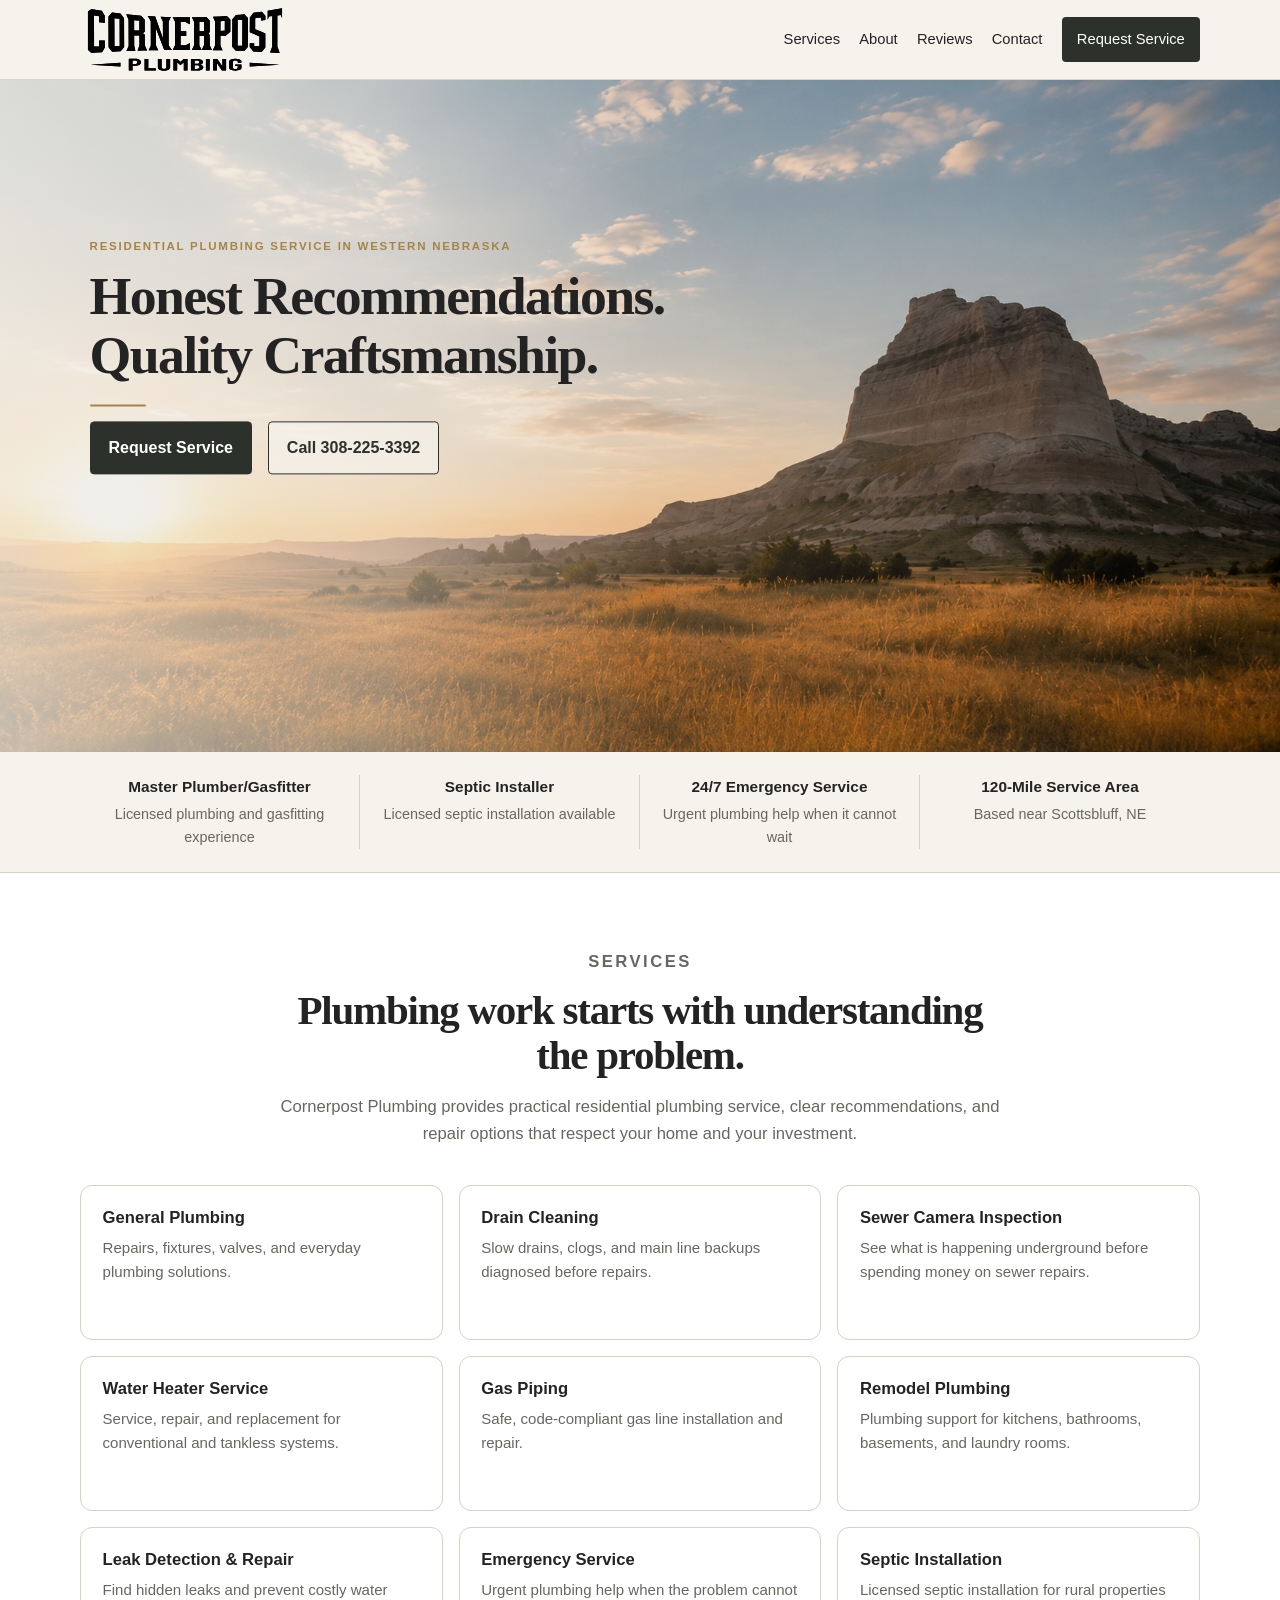
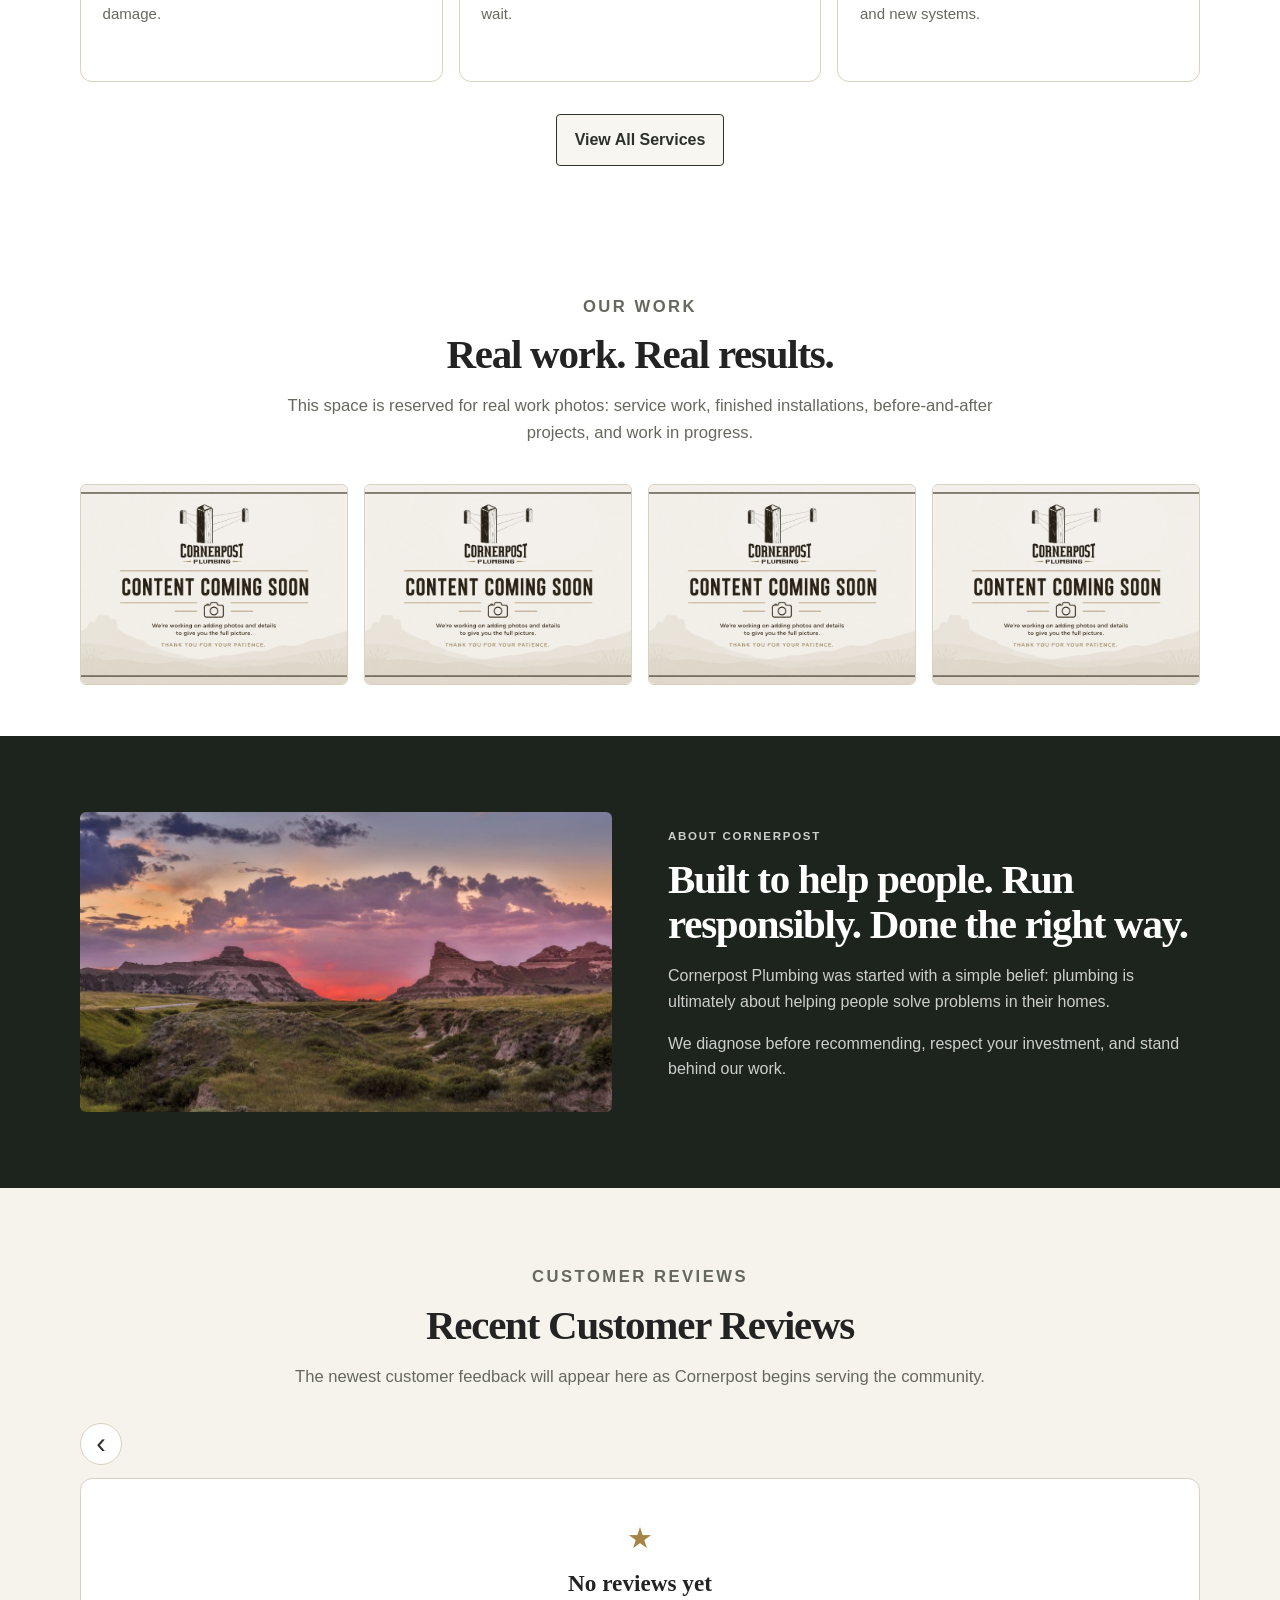
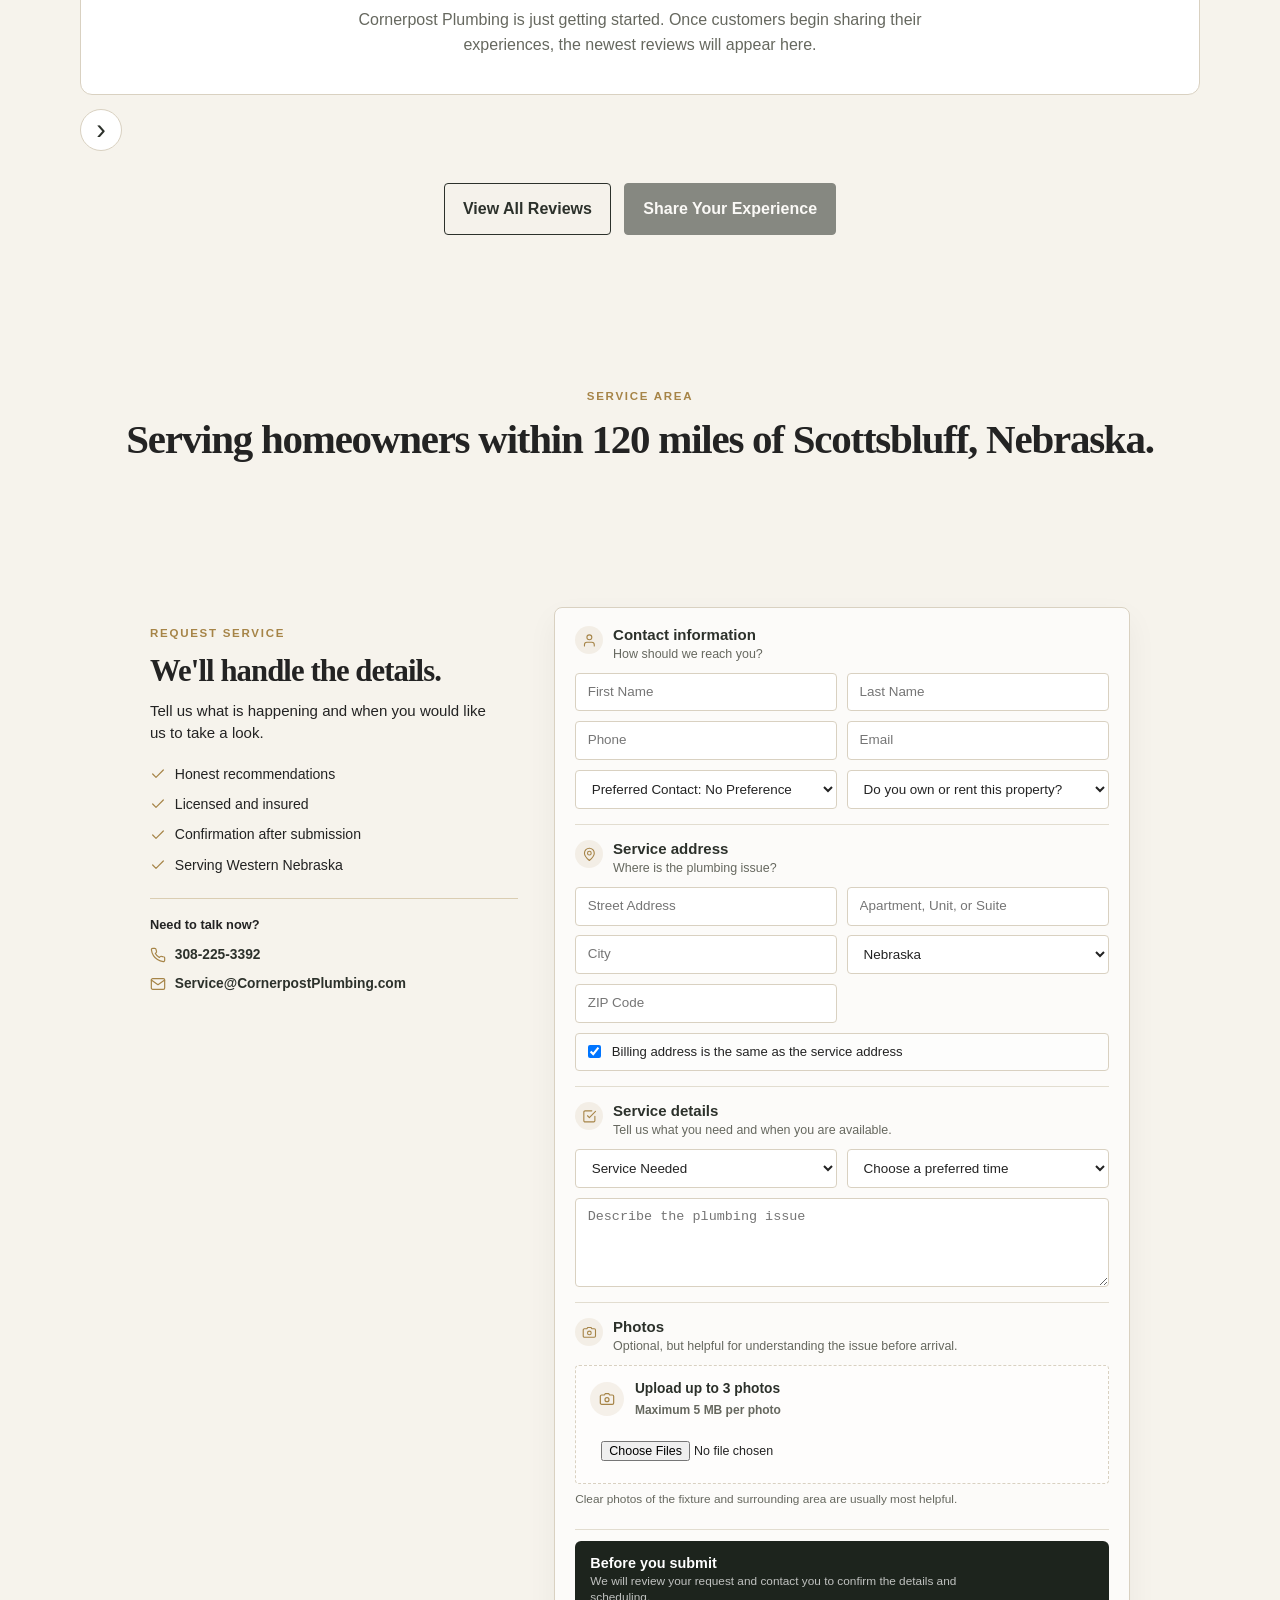
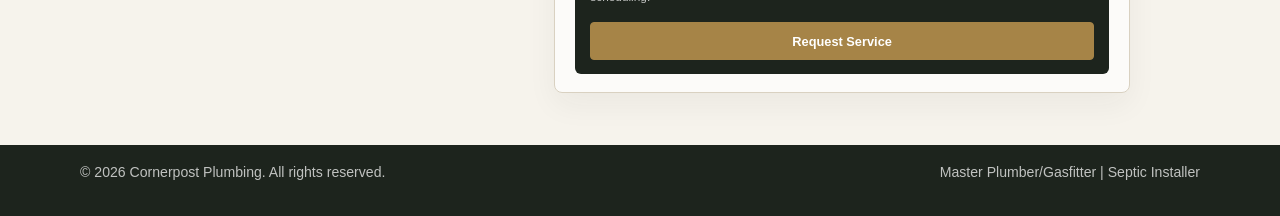
==== commit 462e571d: "Make website request forms identical" ====
--- a/index.html
+++ b/index.html
@@ -190,19 +190,19 @@
 
           <ul class="request-service-assurances" aria-label="What to expect">
             <li>
-              <svg aria-hidden="true" viewBox="0 0 24 24"><path d="M20 6 9 17l-5-5"/></svg>
+              <svg aria-hidden="true" viewBox="0 0 24 24" fill="none" stroke="currentColor" stroke-width="1.8" stroke-linecap="round" stroke-linejoin="round"><path d="M20 6 9 17l-5-5"/></svg>
               <span>Honest recommendations</span>
             </li>
             <li>
-              <svg aria-hidden="true" viewBox="0 0 24 24"><path d="M20 6 9 17l-5-5"/></svg>
+              <svg aria-hidden="true" viewBox="0 0 24 24" fill="none" stroke="currentColor" stroke-width="1.8" stroke-linecap="round" stroke-linejoin="round"><path d="M20 6 9 17l-5-5"/></svg>
               <span>Licensed and insured</span>
             </li>
             <li>
-              <svg aria-hidden="true" viewBox="0 0 24 24"><path d="M20 6 9 17l-5-5"/></svg>
+              <svg aria-hidden="true" viewBox="0 0 24 24" fill="none" stroke="currentColor" stroke-width="1.8" stroke-linecap="round" stroke-linejoin="round"><path d="M20 6 9 17l-5-5"/></svg>
               <span>Confirmation after submission</span>
             </li>
             <li>
-              <svg aria-hidden="true" viewBox="0 0 24 24"><path d="M20 6 9 17l-5-5"/></svg>
+              <svg aria-hidden="true" viewBox="0 0 24 24" fill="none" stroke="currentColor" stroke-width="1.8" stroke-linecap="round" stroke-linejoin="round"><path d="M20 6 9 17l-5-5"/></svg>
               <span>Serving Western Nebraska</span>
             </li>
           </ul>
@@ -211,105 +211,101 @@
             <p class="request-service-contact-label">Need to talk now?</p>
 
             <a href="#" data-phone-link class="request-service-contact-link">
-              <svg aria-hidden="true" viewBox="0 0 24 24"><path d="M22 16.92v3a2 2 0 0 1-2.18 2 19.79 19.79 0 0 1-8.63-3.07 19.5 19.5 0 0 1-6-6A19.79 19.79 0 0 1 2.12 4.18 2 2 0 0 1 4.11 2h3a2 2 0 0 1 2 1.72c.12.9.33 1.78.62 2.63a2 2 0 0 1-.45 2.11L8 9.74a16 16 0 0 0 6 6l1.28-1.28a2 2 0 0 1 2.11-.45c.85.29 1.73.5 2.63.62A2 2 0 0 1 22 16.92z"/></svg>
+              <svg aria-hidden="true" viewBox="0 0 24 24" fill="none" stroke="currentColor" stroke-width="1.8" stroke-linecap="round" stroke-linejoin="round"><path d="M22 16.92v3a2 2 0 0 1-2.18 2 19.79 19.79 0 0 1-8.63-3.07 19.5 19.5 0 0 1-6-6A19.79 19.79 0 0 1 2.12 4.18 2 2 0 0 1 4.11 2h3a2 2 0 0 1 2 1.72c.12.9.33 1.78.62 2.63a2 2 0 0 1-.45 2.11L8 9.74a16 16 0 0 0 6 6l1.28-1.28a2 2 0 0 1 2.11-.45c.85.29 1.73.5 2.63.62A2 2 0 0 1 22 16.92z"/></svg>
               <span data-phone-display></span>
             </a>
 
             <a href="#" data-email-link class="request-service-contact-link">
-              <svg aria-hidden="true" viewBox="0 0 24 24"><path d="M4 4h16a2 2 0 0 1 2 2v12a2 2 0 0 1-2 2H4a2 2 0 0 1-2-2V6a2 2 0 0 1 2-2z"/><path d="m22 6-10 7L2 6"/></svg>
+              <svg aria-hidden="true" viewBox="0 0 24 24" fill="none" stroke="currentColor" stroke-width="1.8" stroke-linecap="round" stroke-linejoin="round"><path d="M4 4h16a2 2 0 0 1 2 2v12a2 2 0 0 1-2 2H4a2 2 0 0 1-2-2V6a2 2 0 0 1 2-2z"/><path d="m22 6-10 7L2 6"/></svg>
               <span data-email-display></span>
             </a>
           </div>
         </aside>
 
-        <form
-          action="#"
-          method="post"
-          class="service-form request-service-form"
-          id="request-service-form"
-        >
-          <input
-            type="text"
-            name="companyWebsite"
-            class="website-field"
-            tabindex="-1"
-            autocomplete="off"
-            aria-hidden="true"
-          />
+        <form action="#" method="post" class="service-form request-service-form" id="request-service-form">
+          <input type="text" name="companyWebsite" class="website-field" tabindex="-1" autocomplete="off" aria-hidden="true" />
 
           <div class="request-form-section">
             <div class="request-form-section-heading">
               <span class="request-form-icon" aria-hidden="true">
-                <svg viewBox="0 0 24 24"><path d="M20 21v-2a4 4 0 0 0-4-4H8a4 4 0 0 0-4 4v2"/><circle cx="12" cy="7" r="4"/></svg>
-              </span>
-              <div>
-                <h3>Contact information</h3>
-                <p>How should we reach you?</p>
-              </div>
+                <svg viewBox="0 0 24 24" fill="none" stroke="currentColor" stroke-width="1.8" stroke-linecap="round" stroke-linejoin="round"><path d="M20 21v-2a4 4 0 0 0-4-4H8a4 4 0 0 0-4 4v2"/><circle cx="12" cy="7" r="4"/></svg>
+              </span>
+              <div><h3>Contact information</h3><p>How should we reach you?</p></div>
             </div>
 
             <div class="request-form-grid">
-              <input type="text" name="name" placeholder="Name" autocomplete="name" required />
+              <input type="text" name="firstName" placeholder="First Name" autocomplete="given-name" required />
+              <input type="text" name="lastName" placeholder="Last Name" autocomplete="family-name" required />
               <input type="tel" name="phone" placeholder="Phone" autocomplete="tel" required />
               <input type="email" name="email" placeholder="Email" autocomplete="email" />
+              <select name="preferredContact" required>
+                <option value="No Preference" selected>Preferred Contact: No Preference</option>
+                <option value="Call">Preferred Contact: Call</option>
+                <option value="Text">Preferred Contact: Text</option>
+                <option value="Email">Preferred Contact: Email</option>
+              </select>
+              <select name="relationshipType" required>
+                <option value="">Do you own or rent this property?</option>
+                <option value="Owner">I own the property</option>
+                <option value="Tenant">I rent the property</option>
+              </select>
             </div>
           </div>
 
           <div class="request-form-section">
             <div class="request-form-section-heading">
               <span class="request-form-icon" aria-hidden="true">
-                <svg viewBox="0 0 24 24"><path d="M20 10c0 5-8 12-8 12S4 15 4 10a8 8 0 1 1 16 0z"/><circle cx="12" cy="10" r="3"/></svg>
-              </span>
-              <div>
-                <h3>Service address</h3>
-                <p>Where is the plumbing issue?</p>
-              </div>
+                <svg viewBox="0 0 24 24" fill="none" stroke="currentColor" stroke-width="1.8" stroke-linecap="round" stroke-linejoin="round"><path d="M20 10c0 5-8 12-8 12S4 15 4 10a8 8 0 1 1 16 0z"/><circle cx="12" cy="10" r="3"/></svg>
+              </span>
+              <div><h3>Service address</h3><p>Where is the plumbing issue?</p></div>
             </div>
 
             <div class="request-form-grid">
-              <input
-                type="text"
-                name="streetAddress"
-                placeholder="Street Address"
-                autocomplete="street-address"
-                required
-              />
-
-              <input
-                type="text"
-                name="city"
-                placeholder="City"
-                autocomplete="address-level2"
-                required
-              />
-
+              <input type="text" name="streetAddress" placeholder="Street Address" autocomplete="street-address" required />
+              <input type="text" name="address2" placeholder="Apartment, Unit, or Suite" autocomplete="address-line2" />
+              <input type="text" name="city" placeholder="City" autocomplete="address-level2" required />
               <select name="state" autocomplete="address-level1" required>
                 <option value="NE" selected>Nebraska</option>
                 <option value="WY">Wyoming</option>
                 <option value="CO">Colorado</option>
                 <option value="SD">South Dakota</option>
-                <option value="Other">Other</option>
-              </select>
+              </select>
+              <input type="text" name="zip" placeholder="ZIP Code" autocomplete="postal-code" inputmode="numeric" required />
+
+              <label class="form-checkbox request-form-checkbox">
+                <input type="checkbox" name="billingSameAsService" value="true" checked />
+                <span>Billing address is the same as the service address</span>
+              </label>
+
+              <div class="billing-address-fields request-billing-address" data-billing-address hidden>
+                <p class="form-section-heading">Billing Address</p>
+                <input type="text" name="billingAddress1" placeholder="Billing Street Address" autocomplete="billing street-address" />
+                <input type="text" name="billingAddress2" placeholder="Apartment, Unit, or Suite" autocomplete="billing address-line2" />
+                <input type="text" name="billingCity" placeholder="Billing City" autocomplete="billing address-level2" />
+                <select name="billingState" autocomplete="billing address-level1">
+                  <option value="NE" selected>Nebraska</option>
+                  <option value="WY">Wyoming</option>
+                  <option value="CO">Colorado</option>
+                  <option value="SD">South Dakota</option>
+                </select>
+                <input type="text" name="billingZip" placeholder="Billing ZIP Code" autocomplete="billing postal-code" inputmode="numeric" />
+              </div>
             </div>
           </div>
 
           <div class="request-form-section">
             <div class="request-form-section-heading">
               <span class="request-form-icon" aria-hidden="true">
-                <svg viewBox="0 0 24 24"><path d="M9 11 12 14 22 4"/><path d="M21 12v7a2 2 0 0 1-2 2H5a2 2 0 0 1-2-2V5a2 2 0 0 1 2-2h11"/></svg>
-              </span>
-              <div>
-                <h3>Service details</h3>
-                <p>Tell us what you need and when you are available.</p>
-              </div>
+                <svg viewBox="0 0 24 24" fill="none" stroke="currentColor" stroke-width="1.8" stroke-linecap="round" stroke-linejoin="round"><path d="M9 11 12 14 22 4"/><path d="M21 12v7a2 2 0 0 1-2 2H5a2 2 0 0 1-2-2V5a2 2 0 0 1 2-2h11"/></svg>
+              </span>
+              <div><h3>Service details</h3><p>Tell us what you need and when you are available.</p></div>
             </div>
 
             <div class="request-form-grid">
               <select name="service" required data-services-select>
-                <option value="">Choose a service</option>
+                <option value="">Service Needed</option>
                 <option value="Other">Other</option>
               </select>
-
               <select name="preferredTime">
                 <option value="">Choose a preferred time</option>
                 <option value="Morning (8-12)">Morning (8-12)</option>
@@ -317,7 +313,6 @@
                 <option value="Evening (5-7)">Evening (5-7)</option>
                 <option value="First Available">First Available</option>
               </select>
-
               <textarea name="message" rows="4" placeholder="Describe the plumbing issue" required></textarea>
             </div>
           </div>
@@ -325,22 +320,16 @@
           <div class="request-form-section request-form-section-photos">
             <div class="request-form-section-heading">
               <span class="request-form-icon" aria-hidden="true">
-                <svg viewBox="0 0 24 24"><path d="M14.5 4 16 6h4a2 2 0 0 1 2 2v10a2 2 0 0 1-2 2H4a2 2 0 0 1-2-2V8a2 2 0 0 1 2-2h4l1.5-2h5z"/><circle cx="12" cy="13" r="3"/></svg>
-              </span>
-              <div>
-                <h3>Photos</h3>
-                <p>Optional, but helpful for understanding the issue before arrival.</p>
-              </div>
+                <svg viewBox="0 0 24 24" fill="none" stroke="currentColor" stroke-width="1.8" stroke-linecap="round" stroke-linejoin="round"><path d="M14.5 4 16 6h4a2 2 0 0 1 2 2v10a2 2 0 0 1-2 2H4a2 2 0 0 1-2-2V8a2 2 0 0 1 2-2h4l1.5-2h5z"/><circle cx="12" cy="13" r="3"/></svg>
+              </span>
+              <div><h3>Photos</h3><p>Optional, but helpful for understanding the issue before arrival.</p></div>
             </div>
 
             <label class="file-upload request-file-upload">
               <span class="request-file-upload-icon" aria-hidden="true">
-                <svg viewBox="0 0 24 24"><path d="M14.5 4 16 6h4a2 2 0 0 1 2 2v10a2 2 0 0 1-2 2H4a2 2 0 0 1-2-2V8a2 2 0 0 1 2-2h4l1.5-2h5z"/><circle cx="12" cy="13" r="3"/></svg>
-              </span>
-              <span>
-                <strong>Upload up to 3 photos</strong>
-                <small>Maximum 5 MB per photo</small>
-              </span>
+                <svg viewBox="0 0 24 24" fill="none" stroke="currentColor" stroke-width="1.8" stroke-linecap="round" stroke-linejoin="round"><path d="M14.5 4 16 6h4a2 2 0 0 1 2 2v10a2 2 0 0 1-2 2H4a2 2 0 0 1-2-2V8a2 2 0 0 1 2-2h4l1.5-2h5z"/><circle cx="12" cy="13" r="3"/></svg>
+              </span>
+              <span><strong>Upload up to 3 photos</strong><small>Maximum 5 MB per photo</small></span>
               <input type="file" name="photoFiles" accept="image/*" multiple />
             </label>
             <p class="file-help" id="file-help">Clear photos of the fixture and surrounding area are usually most helpful.</p>
@@ -350,10 +339,7 @@
           <div class="form-status" id="form-status" aria-live="polite"></div>
 
           <div class="request-submit-panel">
-            <div>
-              <h3>Before you submit</h3>
-              <p>We will review your request and contact you to confirm the details and scheduling.</p>
-            </div>
+            <div><h3>Before you submit</h3><p>We will review your request and contact you to confirm the details and scheduling.</p></div>
             <button type="submit" class="button button-primary">Request Service</button>
           </div>
         </form>
--- a/css/style.css
+++ b/css/style.css
@@ -2111,3 +2111,45 @@
     width: 100%;
   }
 }
+
+/* Shared complete request form fields */
+.request-form-grid .request-form-checkbox,
+.request-form-grid .request-billing-address {
+  grid-column: 1 / -1;
+}
+
+.request-form-checkbox {
+  min-height: 38px;
+  align-items: center;
+  padding: 0.55rem 0.72rem;
+  font-size: 0.82rem;
+  line-height: 1.3;
+}
+
+.request-form-checkbox input {
+  min-height: auto;
+  margin: 0;
+}
+
+.request-billing-address {
+  display: grid;
+  grid-template-columns: 1fr 1fr;
+  gap: 0.62rem;
+  padding-top: 0.15rem;
+}
+
+.request-billing-address[hidden] {
+  display: none;
+}
+
+.request-billing-address .form-section-heading {
+  grid-column: 1 / -1;
+  margin: 0.2rem 0 -0.15rem;
+  font-size: 0.82rem;
+}
+
+@media (max-width: 520px) {
+  .request-billing-address {
+    grid-template-columns: 1fr;
+  }
+}
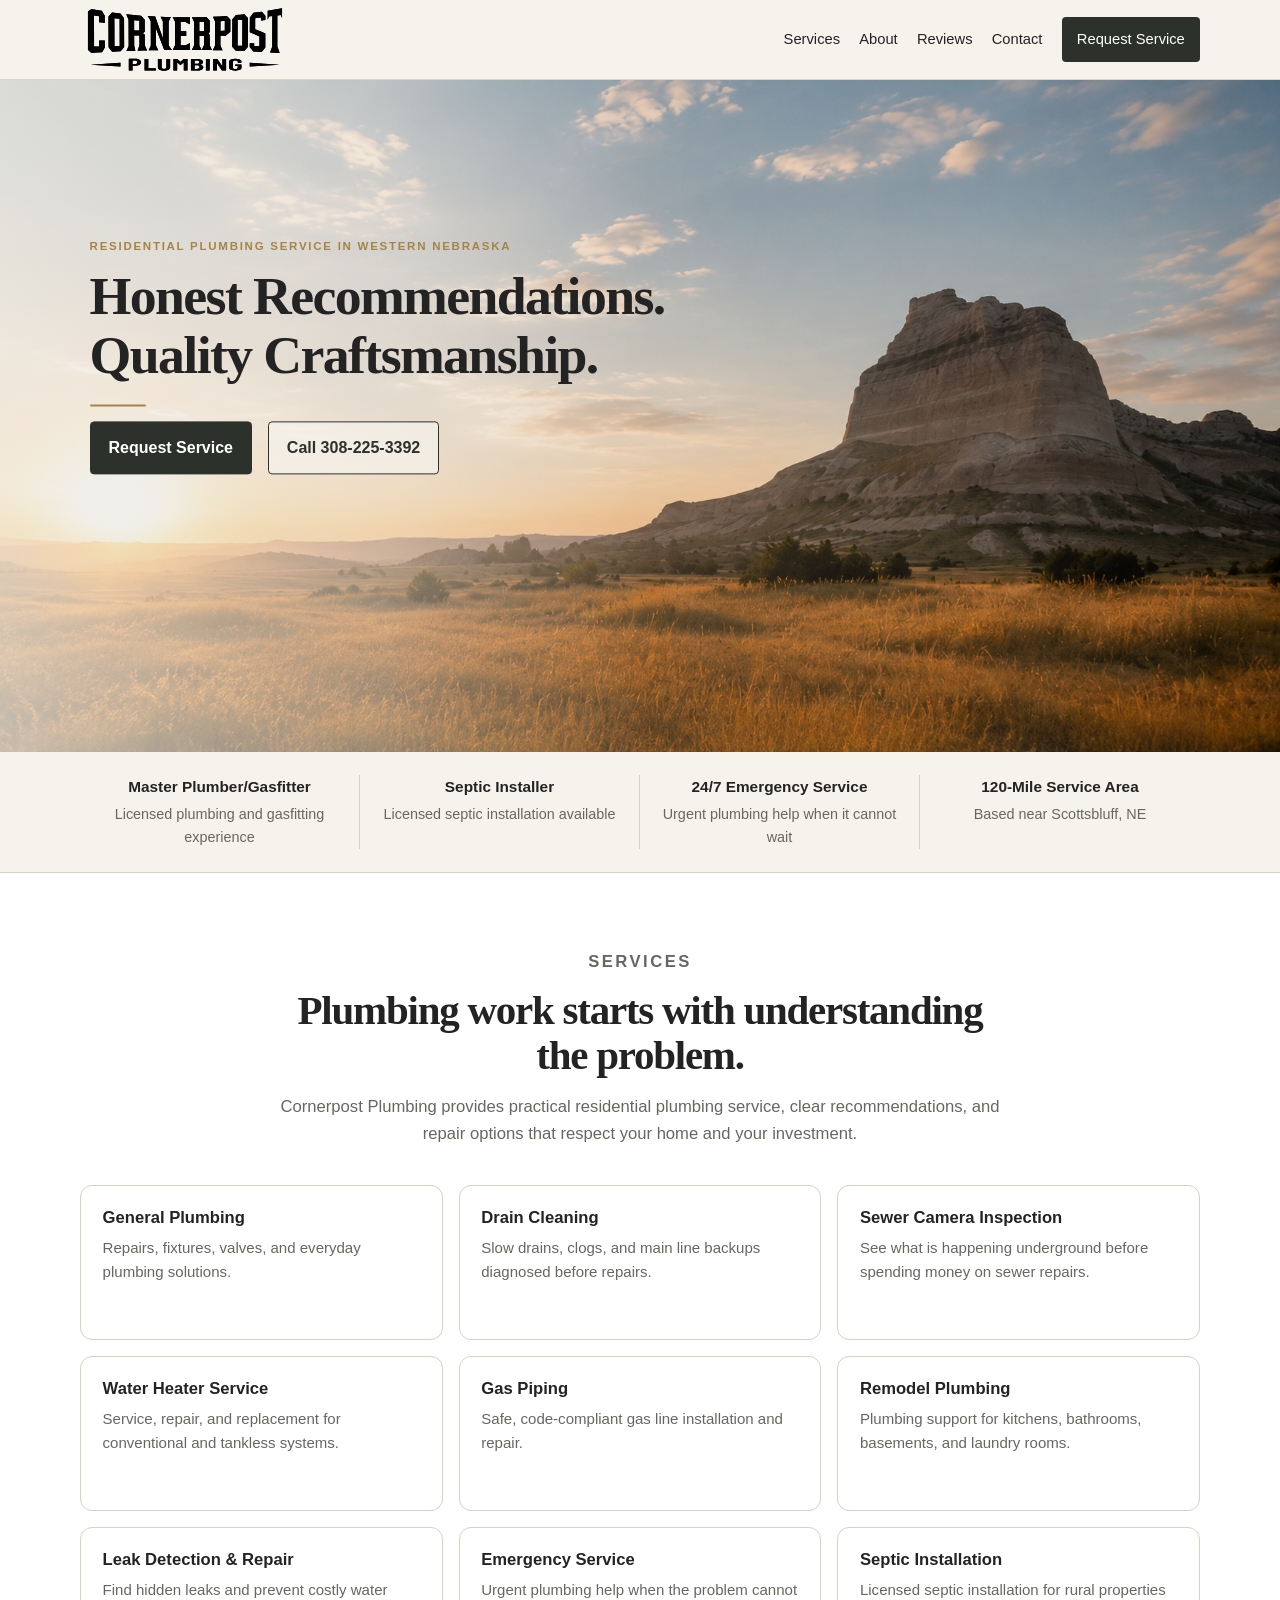
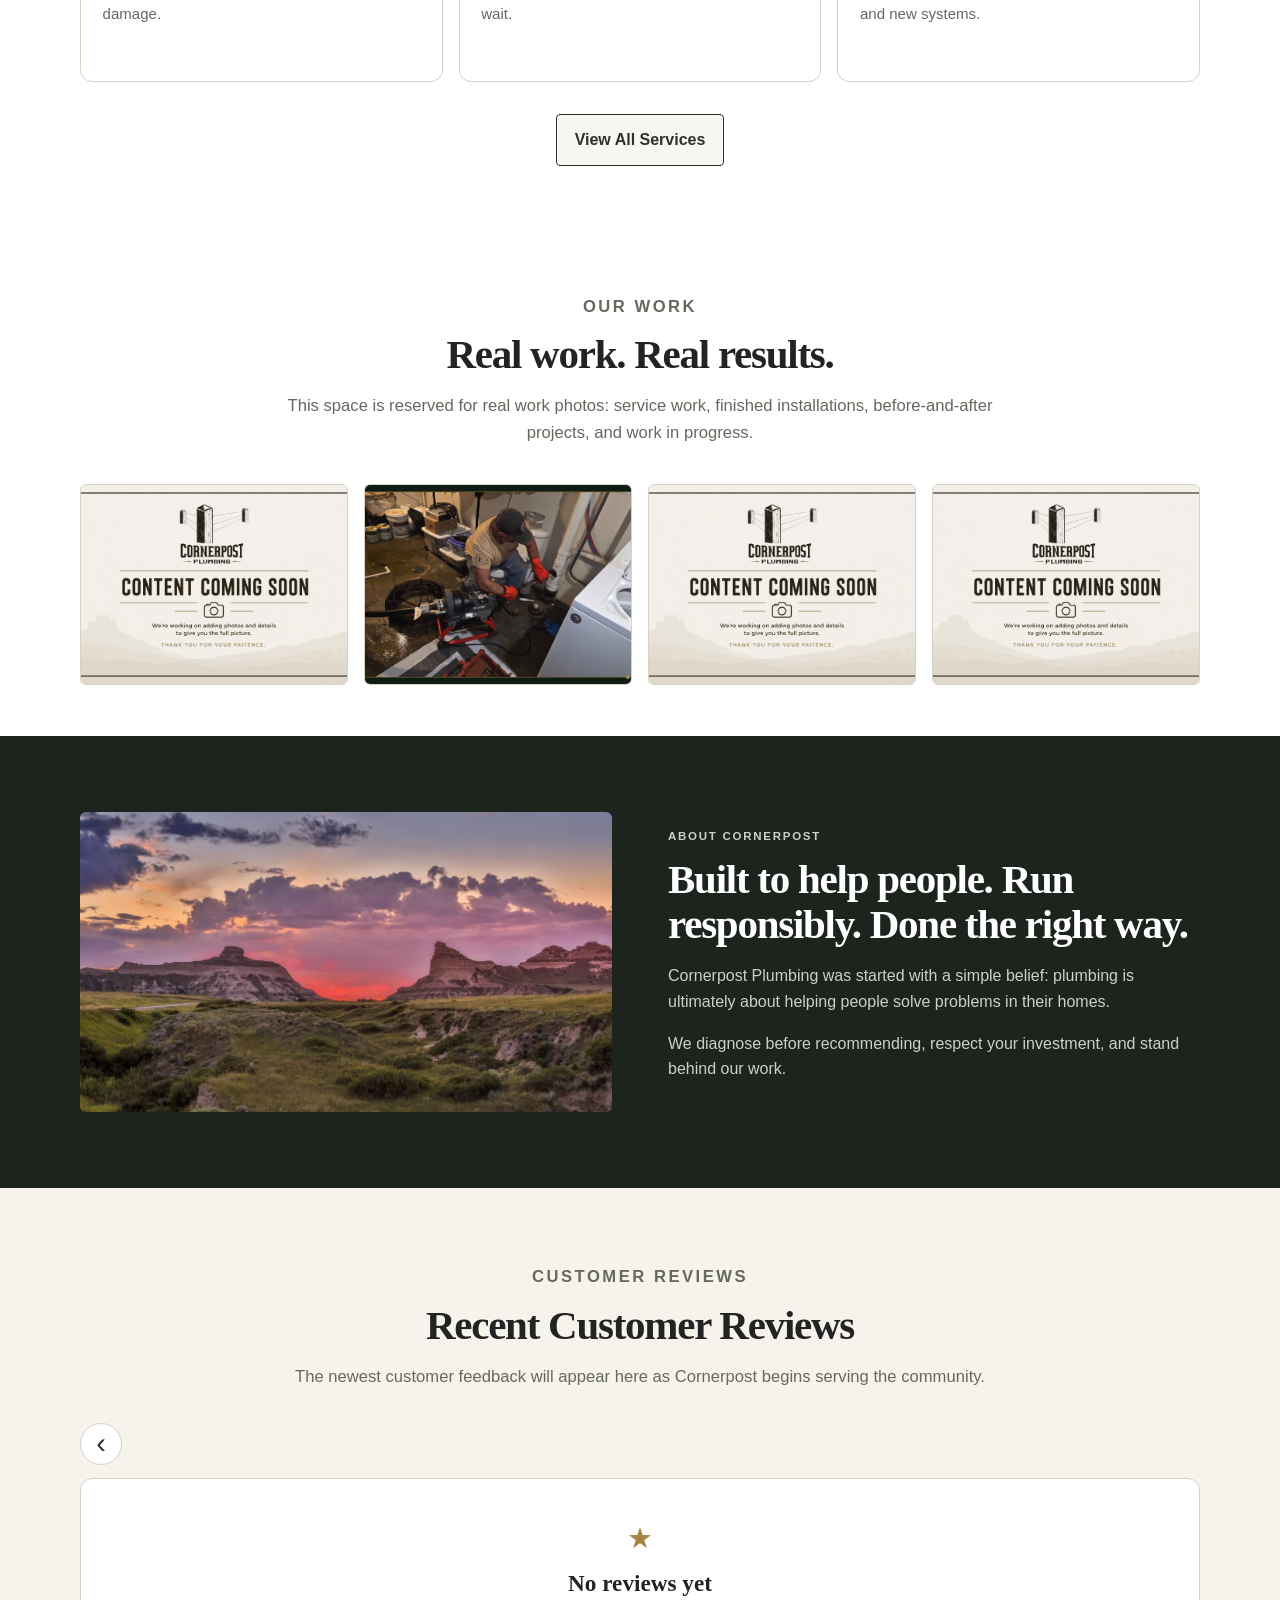
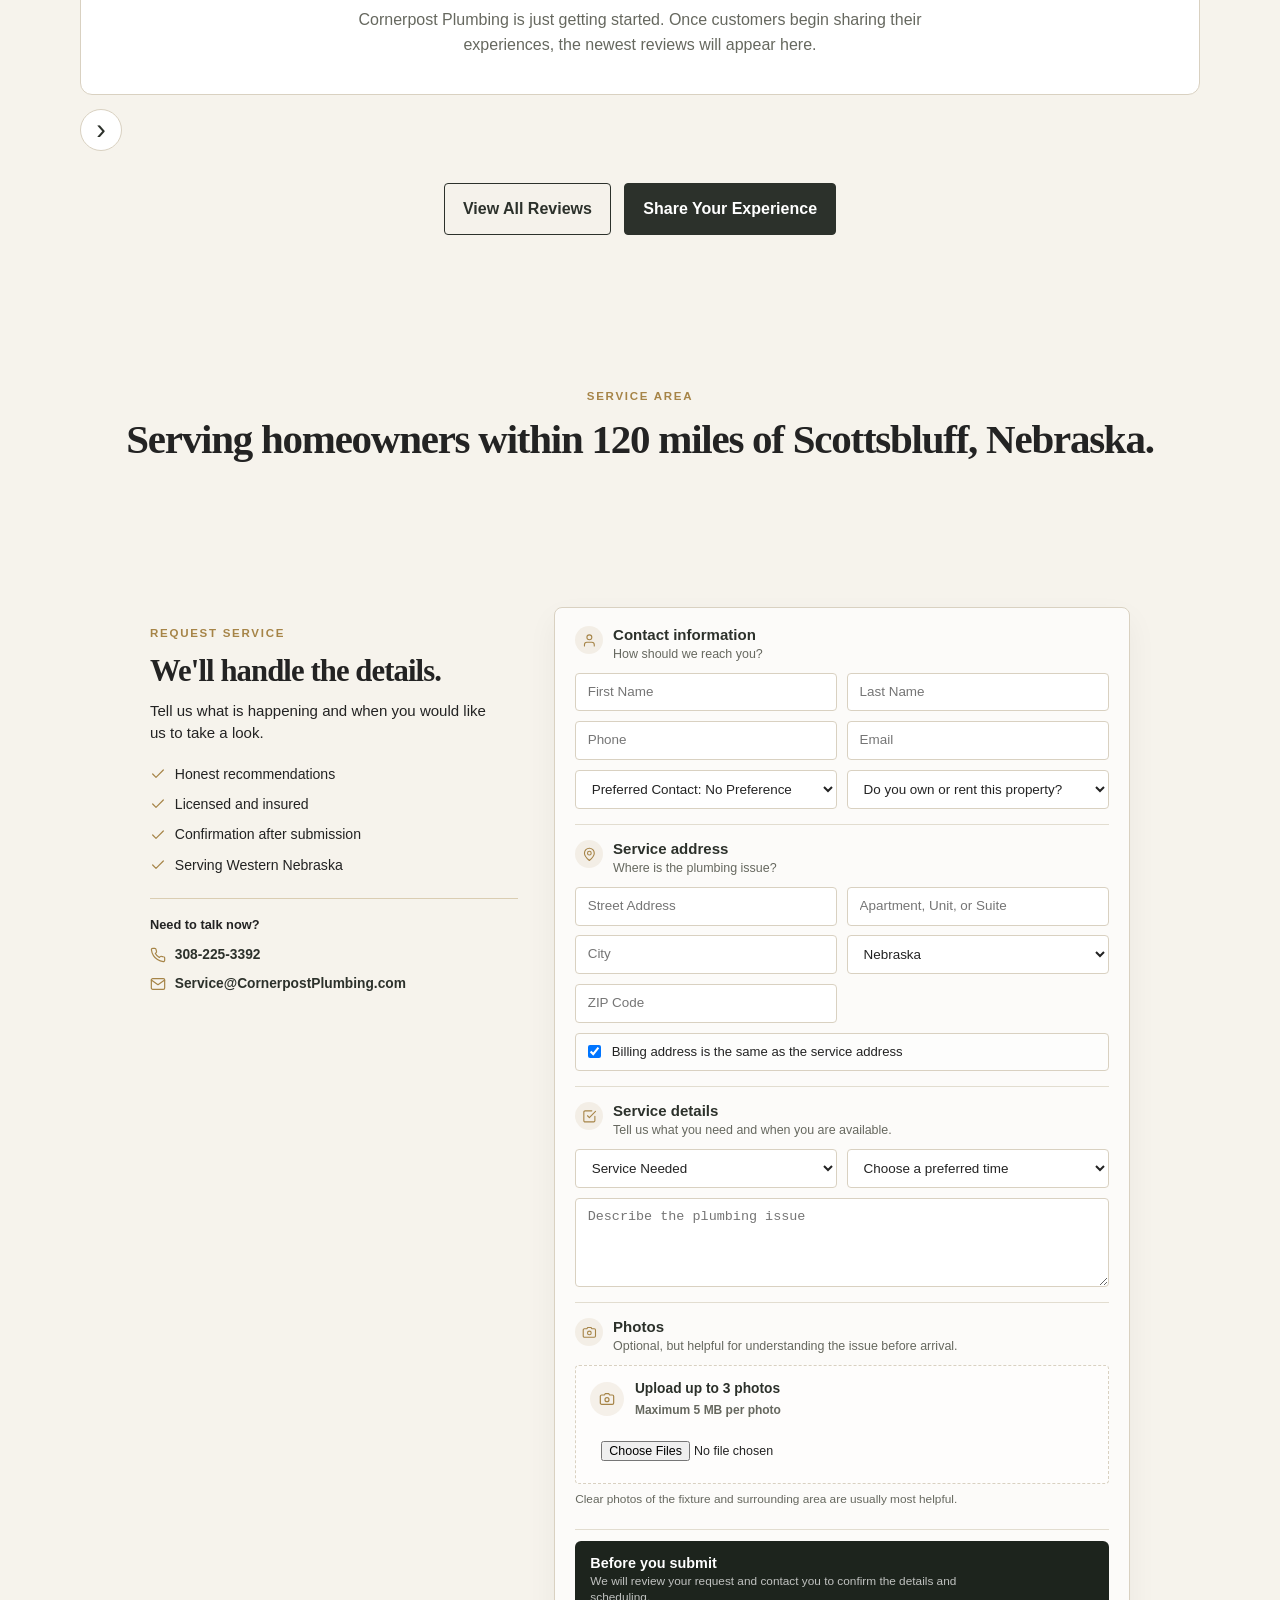
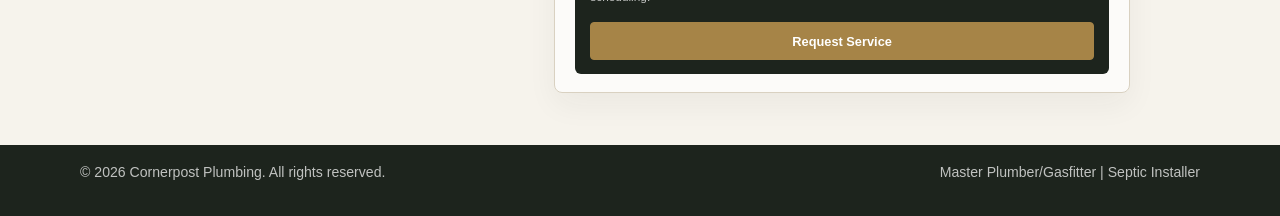
==== commit 0e5104be: "Photo Updates" ====
--- a/index.html
+++ b/index.html
@@ -12,12 +12,33 @@
   <link rel="manifest" href="/site.webmanifest" />
   <meta name="theme-color" content="#23201b" />
 
-  <title>Residential Plumbing Service</title>
+  <title>Residential Plumber in Scottsbluff, NE | Cornerpost Plumbing</title>
 
   <meta
     name="description"
-    content="Residential plumbing repair, drain cleaning, sewer camera inspections, water heater service, gas piping, remodel plumbing, leak detection, emergency plumbing, and septic installation."
+    content="Cornerpost Plumbing provides residential plumbing repair, drain cleaning, sewer camera inspections, water heater service, gas piping, leak detection, emergency plumbing, and septic installation throughout western Nebraska."
   />
+
+  <link rel="canonical" href="https://cornerpostplumbing.com/" />
+  <meta name="robots" content="index, follow, max-image-preview:large" />
+
+  <meta property="og:type" content="website" />
+  <meta property="og:site_name" content="Cornerpost Plumbing" />
+  <meta property="og:locale" content="en_US" />
+  <meta property="og:title" content="Residential Plumber in Scottsbluff, NE | Cornerpost Plumbing" />
+  <meta property="og:description" content="Cornerpost Plumbing provides residential plumbing repair, drain cleaning, sewer camera inspections, water heater service, gas piping, leak detection, emergency plumbing, and septic installation throughout western Nebraska." />
+  <meta property="og:url" content="https://cornerpostplumbing.com/" />
+  <meta property="og:image" content="https://cornerpostplumbing.com/images/social/cornerpost-social-share.jpg" />
+  <meta property="og:image:width" content="1200" />
+  <meta property="og:image:height" content="630" />
+  <meta property="og:image:type" content="image/jpeg" />
+  <meta property="og:image:alt" content="Cornerpost Plumbing serving western Nebraska. Honest Recommendations. Quality Craftsmanship." />
+
+  <meta name="twitter:card" content="summary_large_image" />
+  <meta name="twitter:title" content="Residential Plumber in Scottsbluff, NE | Cornerpost Plumbing" />
+  <meta name="twitter:description" content="Cornerpost Plumbing provides residential plumbing repair, drain cleaning, sewer camera inspections, water heater service, gas piping, leak detection, emergency plumbing, and septic installation throughout western Nebraska." />
+  <meta name="twitter:image" content="https://cornerpostplumbing.com/images/social/cornerpost-social-share.jpg" />
+  <meta name="twitter:image:alt" content="Cornerpost Plumbing serving western Nebraska. Honest Recommendations. Quality Craftsmanship." />
 
   <link rel="stylesheet" href="css/style.css" />
   <script src="js/config.js" defer></script>
@@ -110,7 +131,7 @@
 
       <div class="work-grid">
         <img src="images/placeholders/comingsoon.jpg" alt="Service truck" />
-        <img src="images/placeholders/comingsoon.jpg" alt="Sewer line plumbing work in progress" />
+        <img src="images/services/2026-08-25_drain-cleaning.jpg" alt="Sewer line plumbing work in progress" />
         <img src="images/placeholders/comingsoon.jpg" alt="Clean water heater and plumbing mechanical room" />
         <img src="images/placeholders/comingsoon.jpg" alt="Finished remodel plumbing installation" />
       </div>
